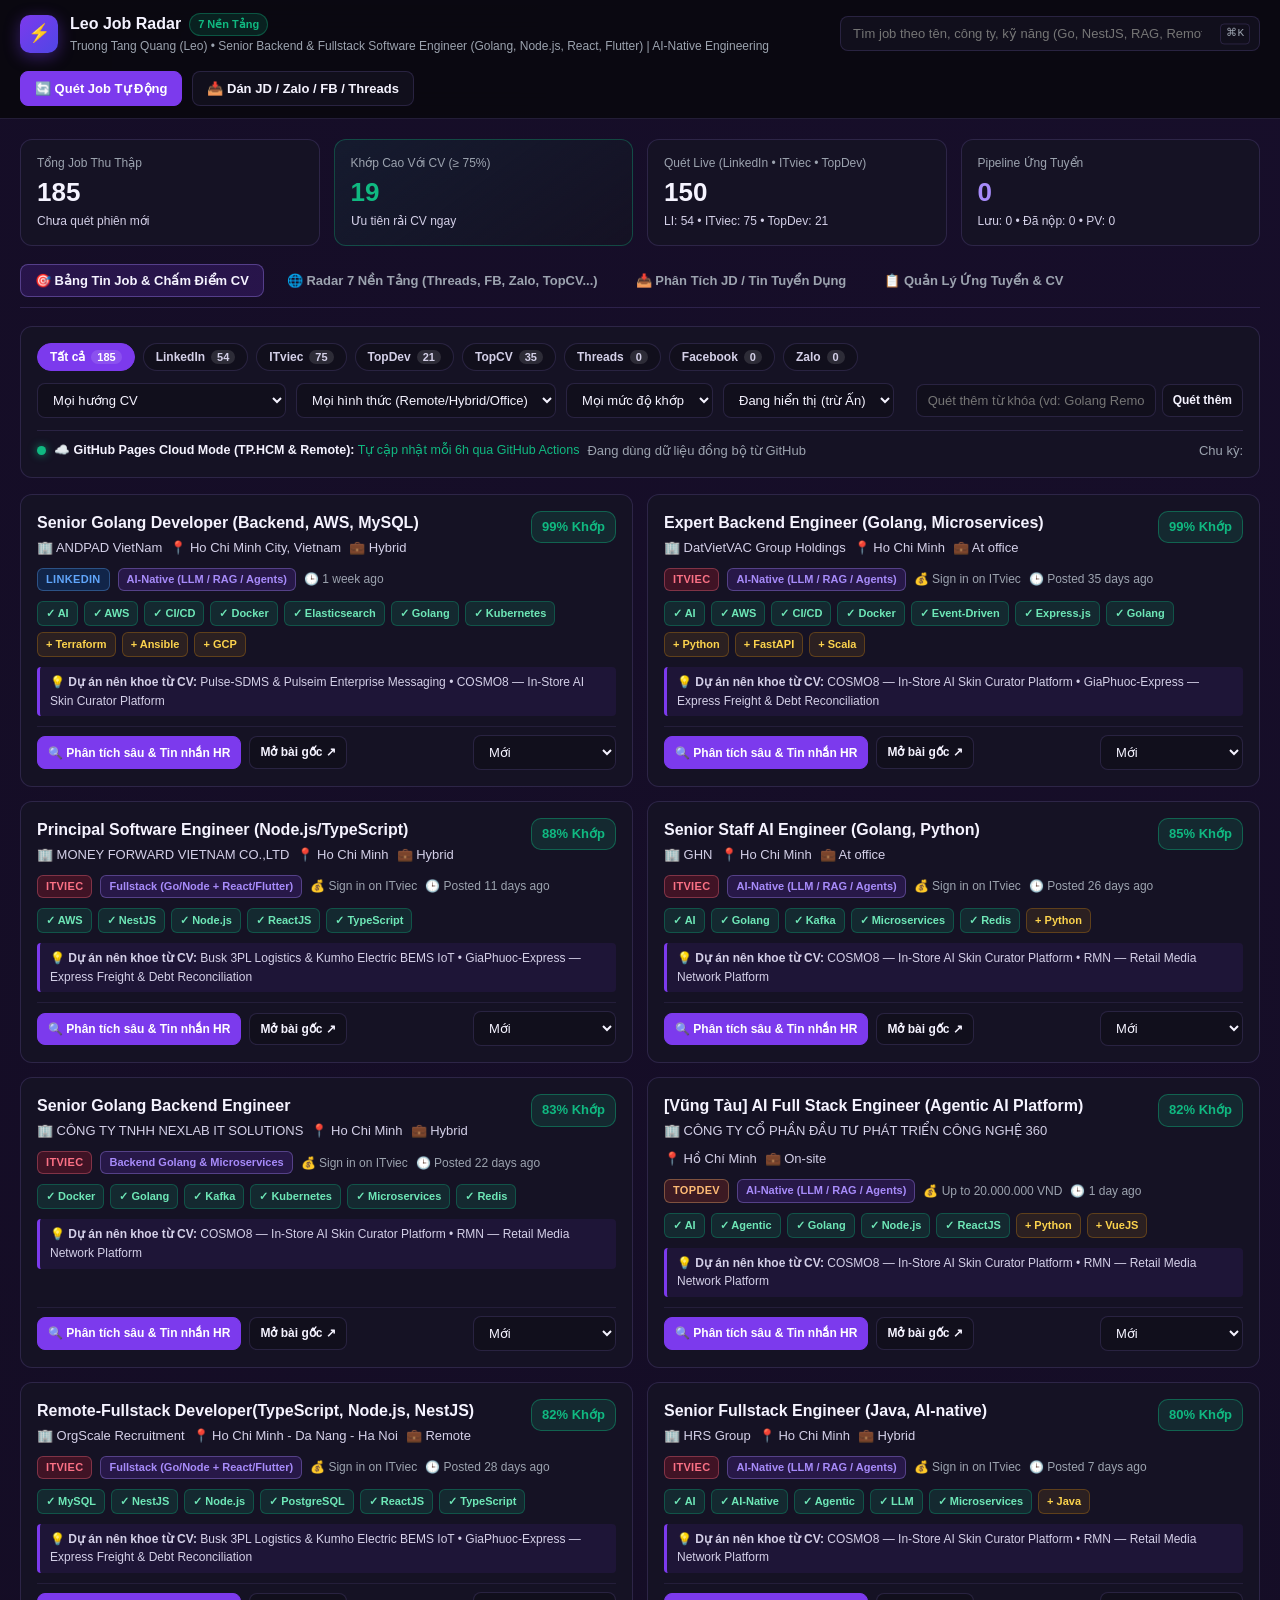
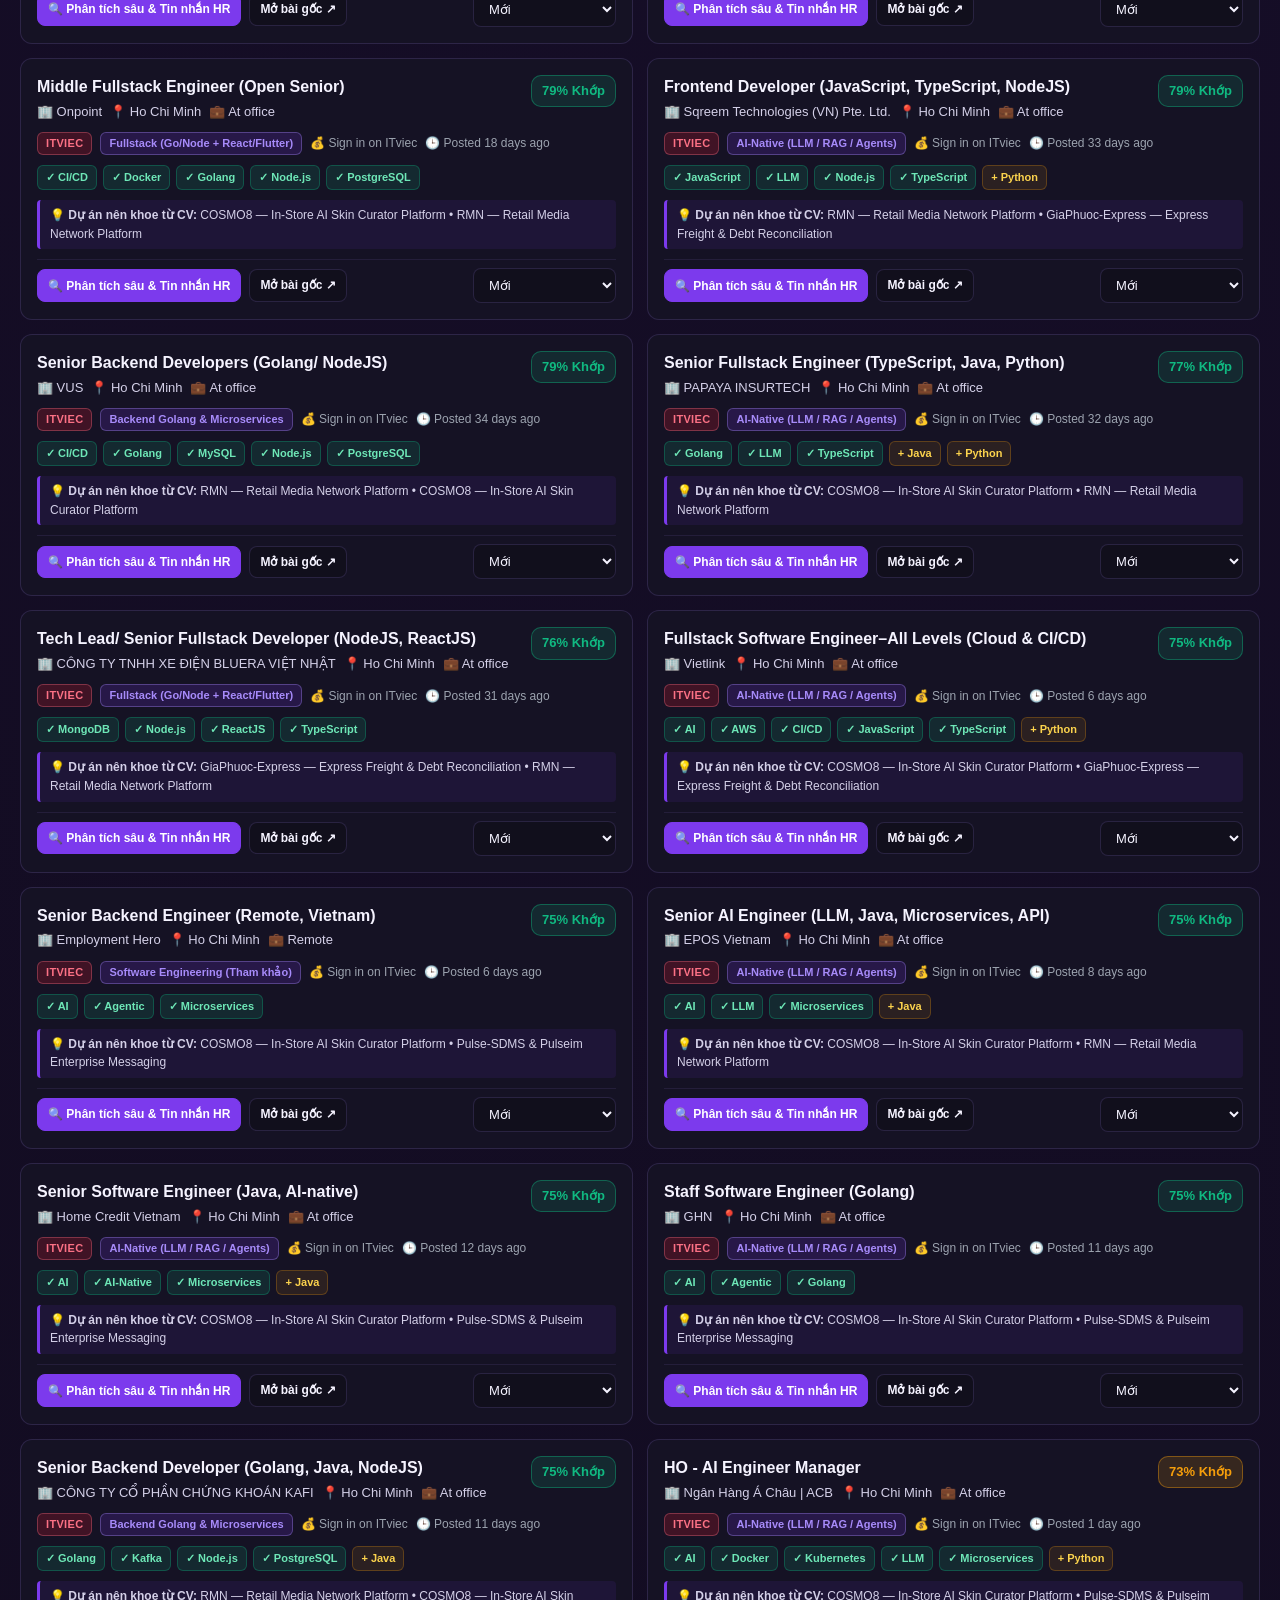
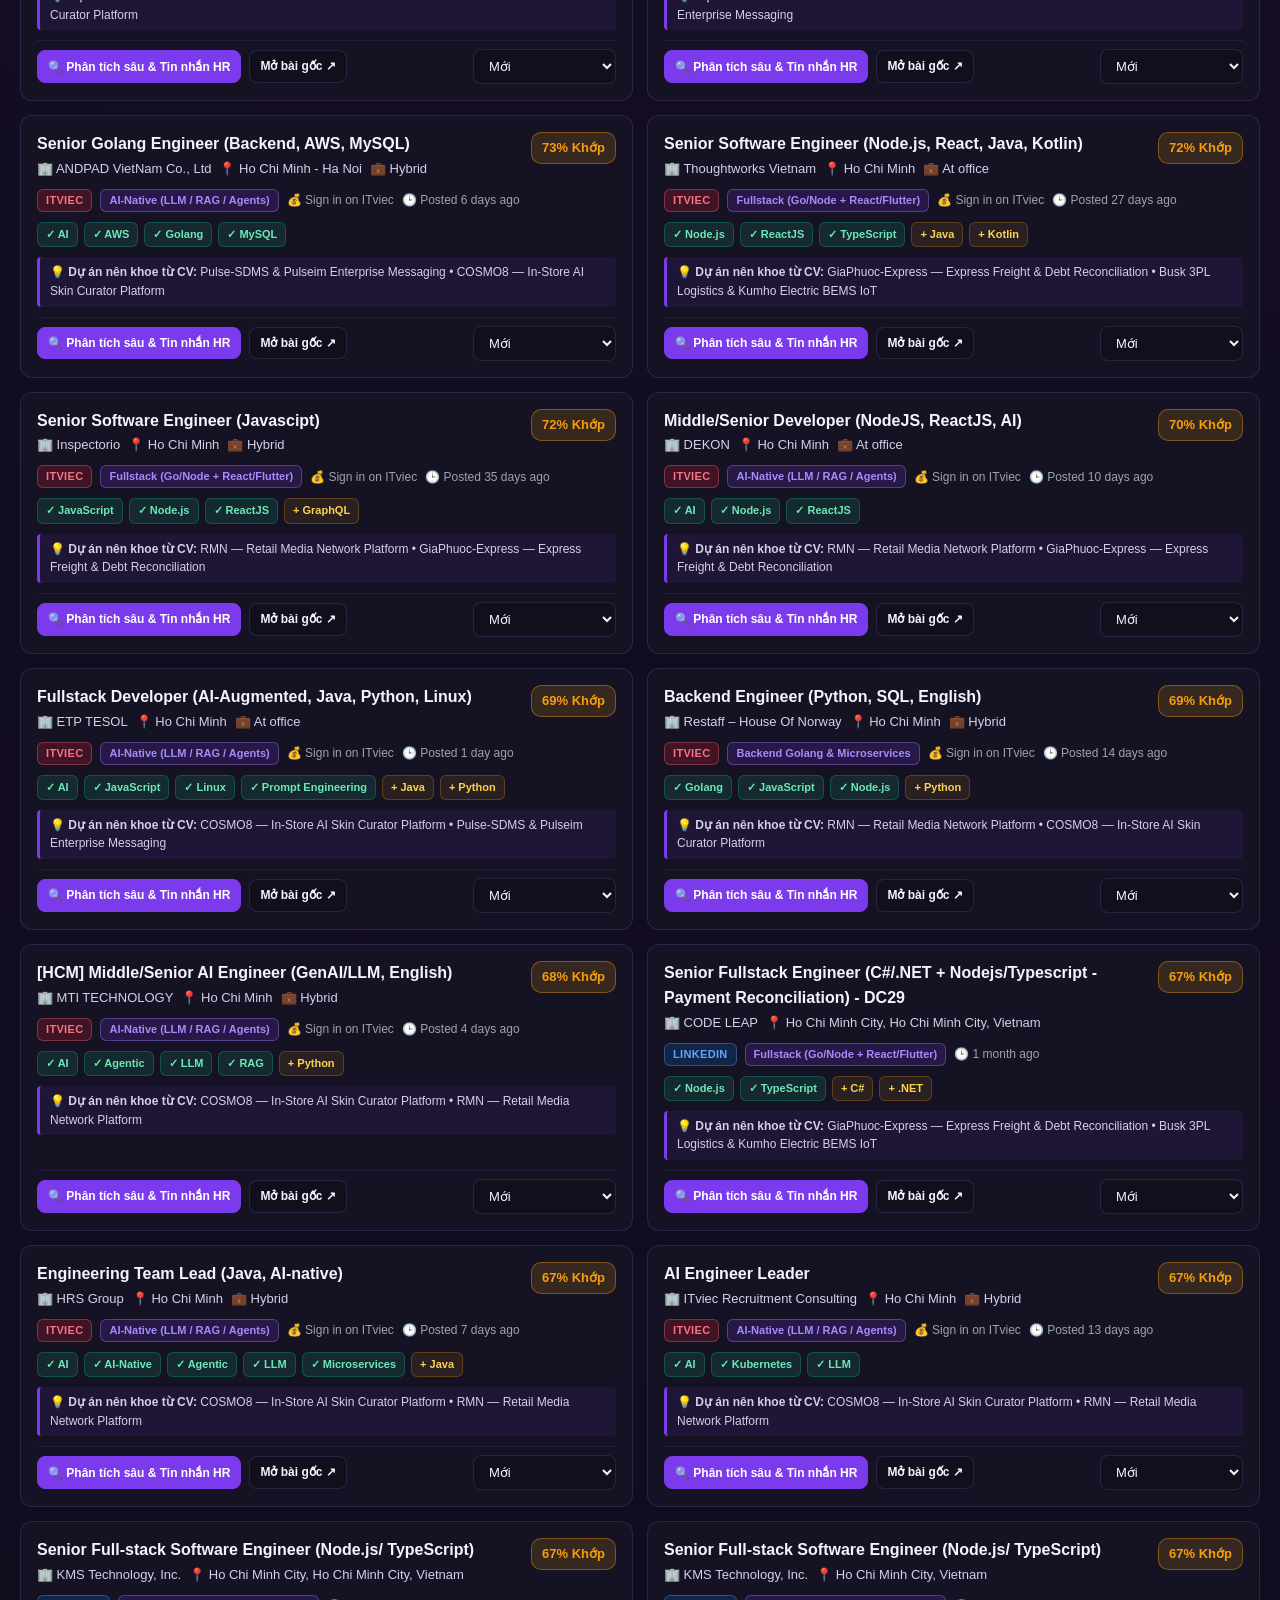
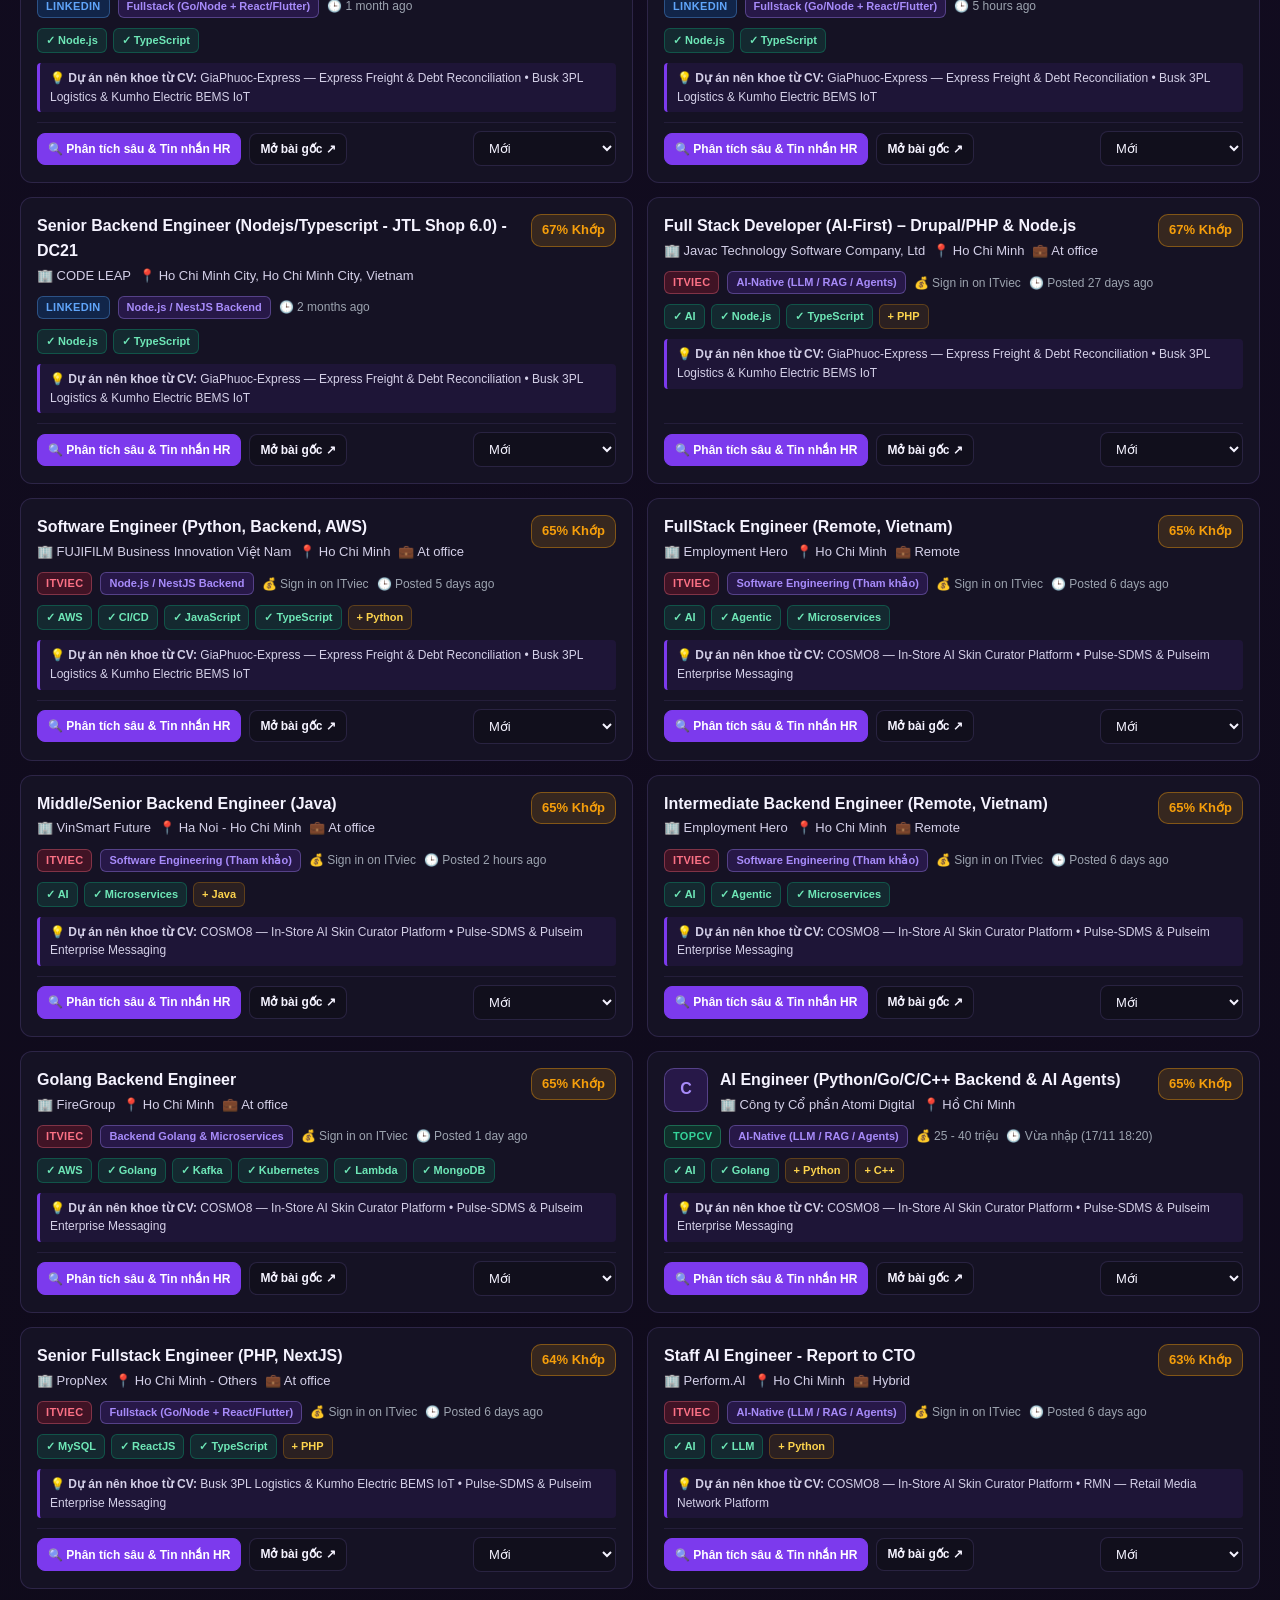
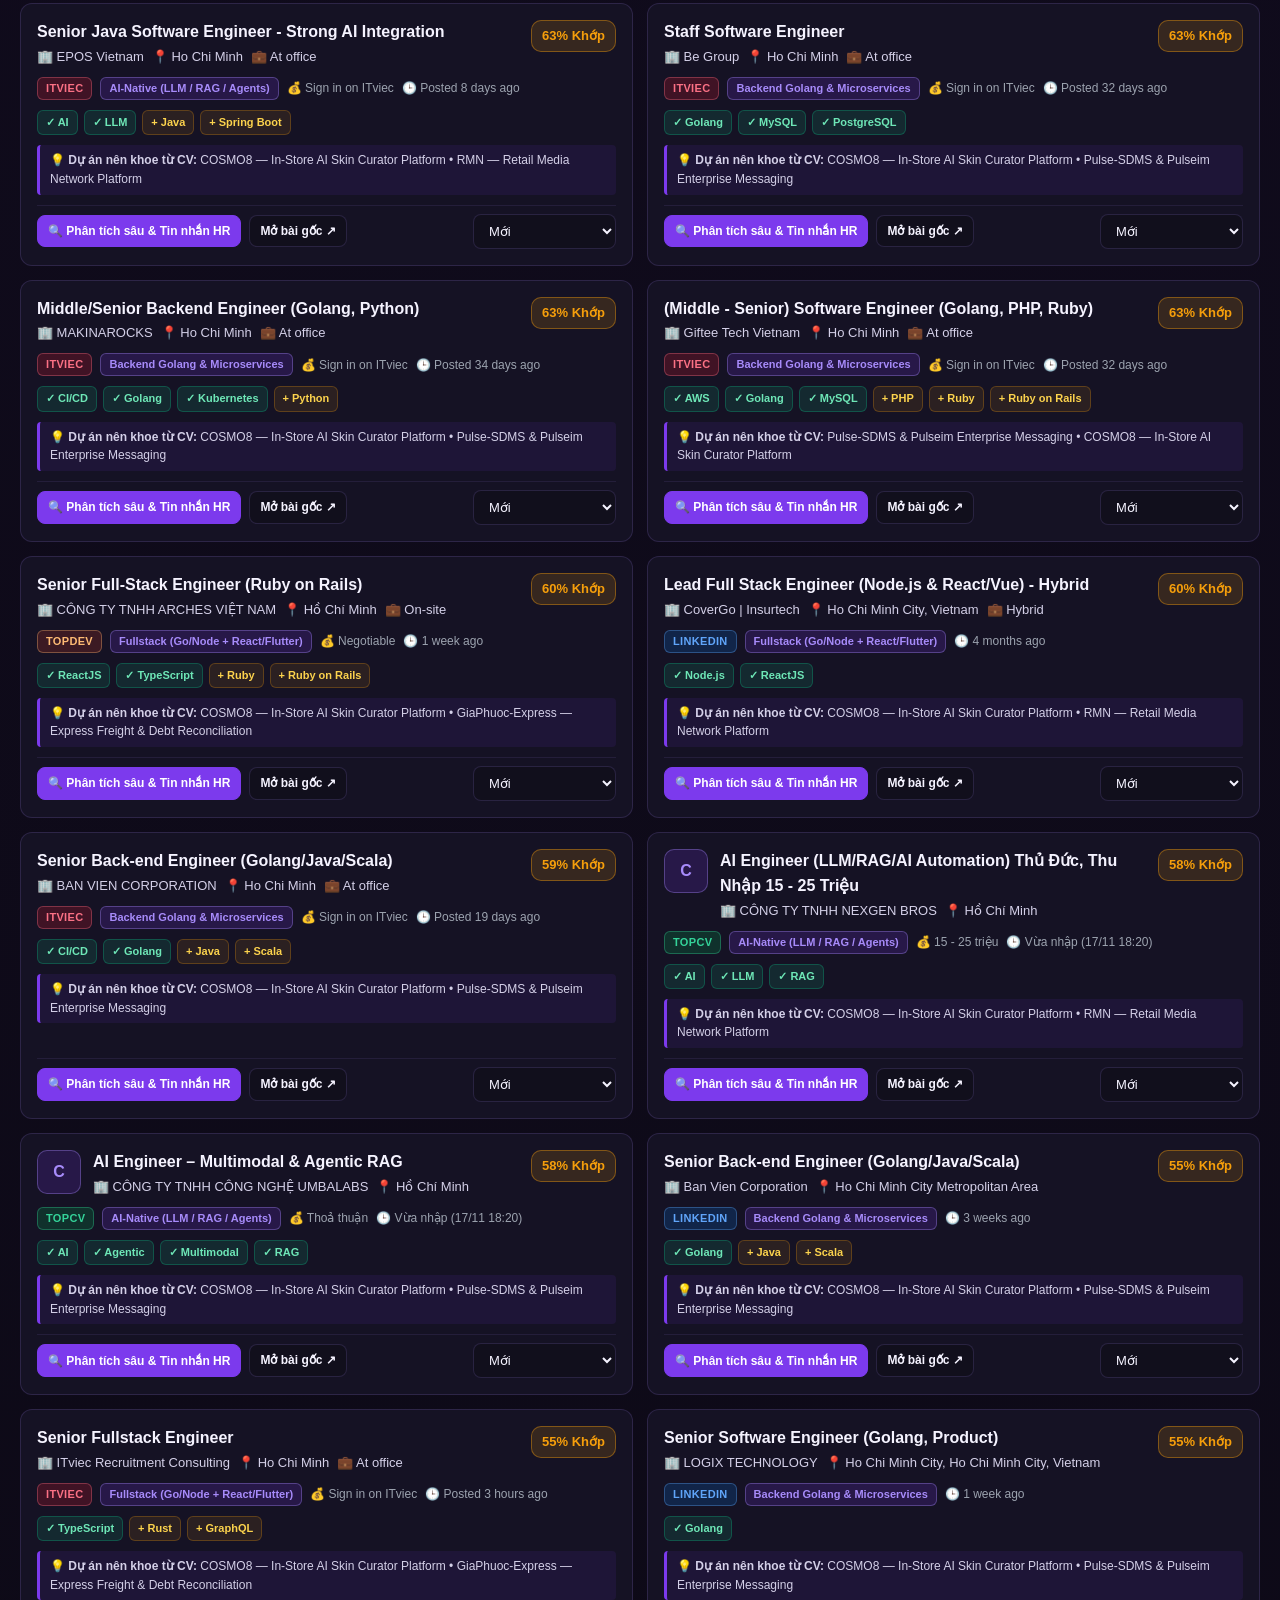
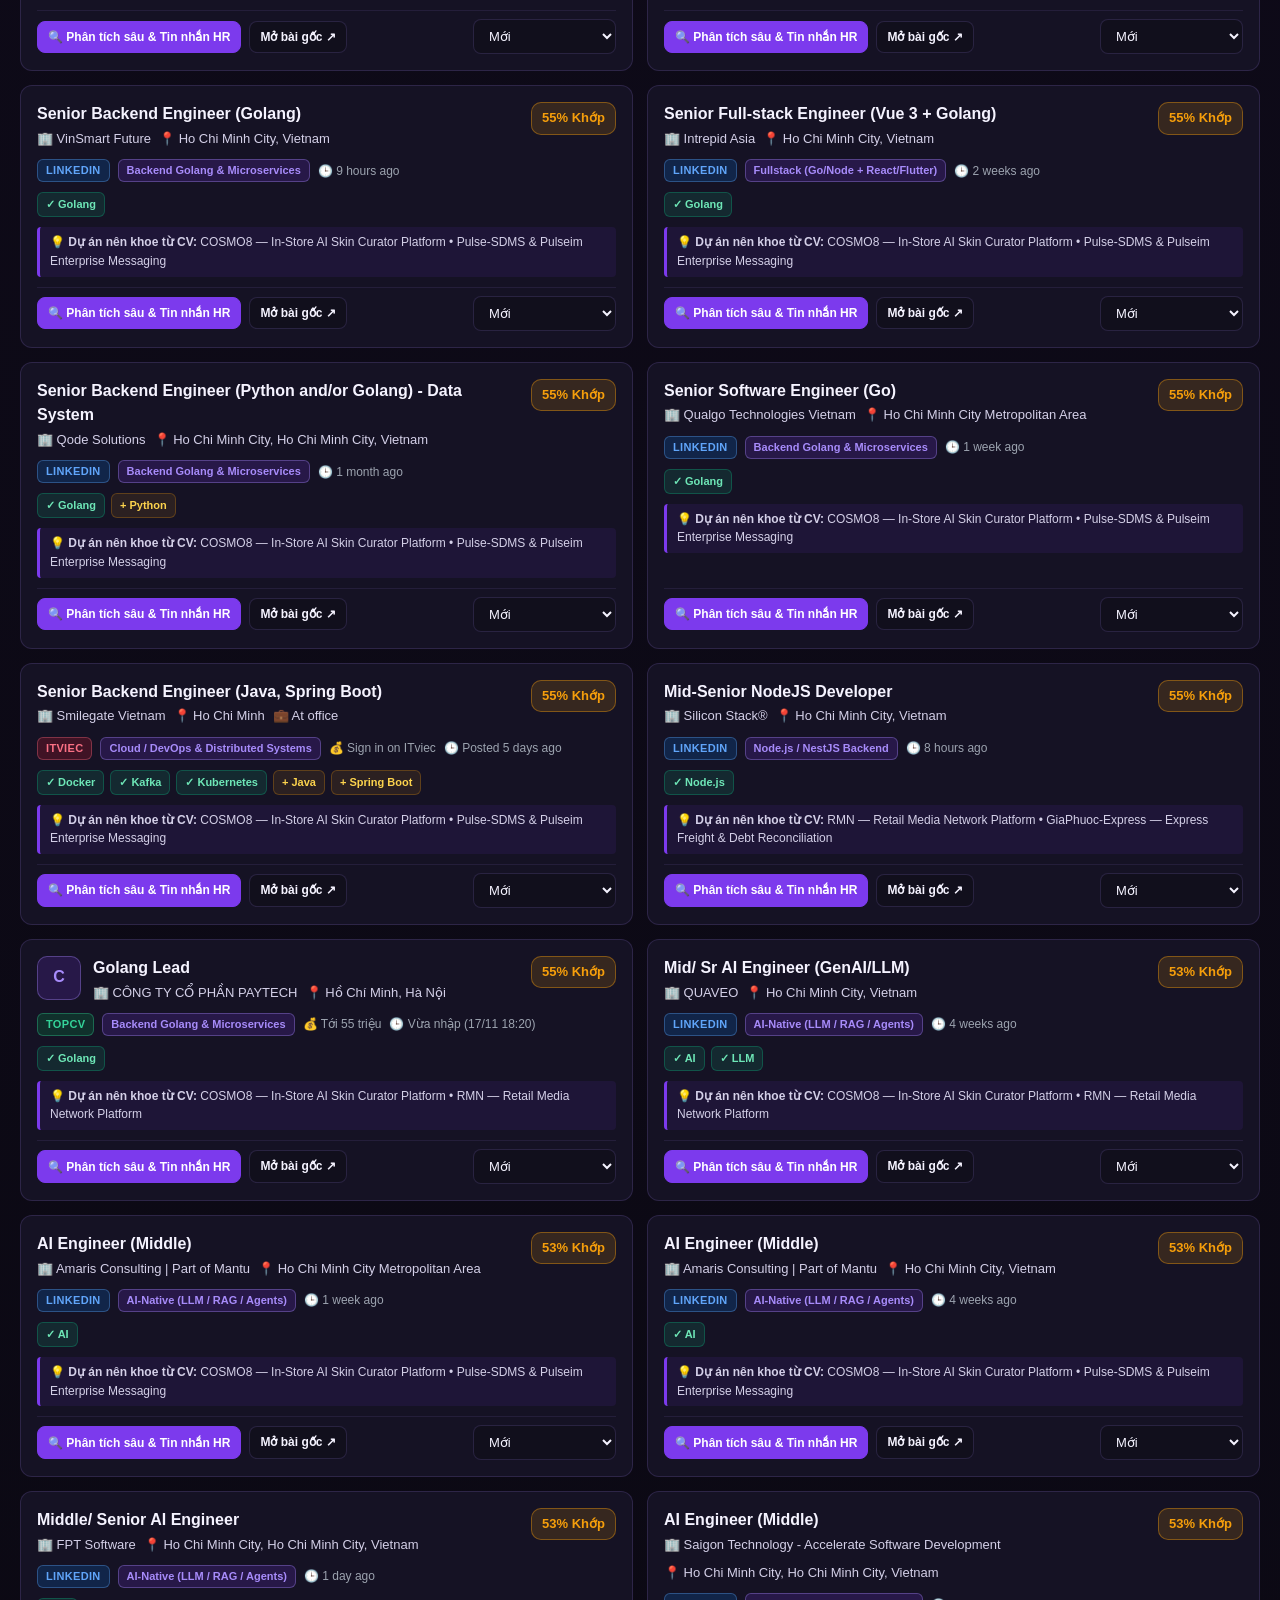
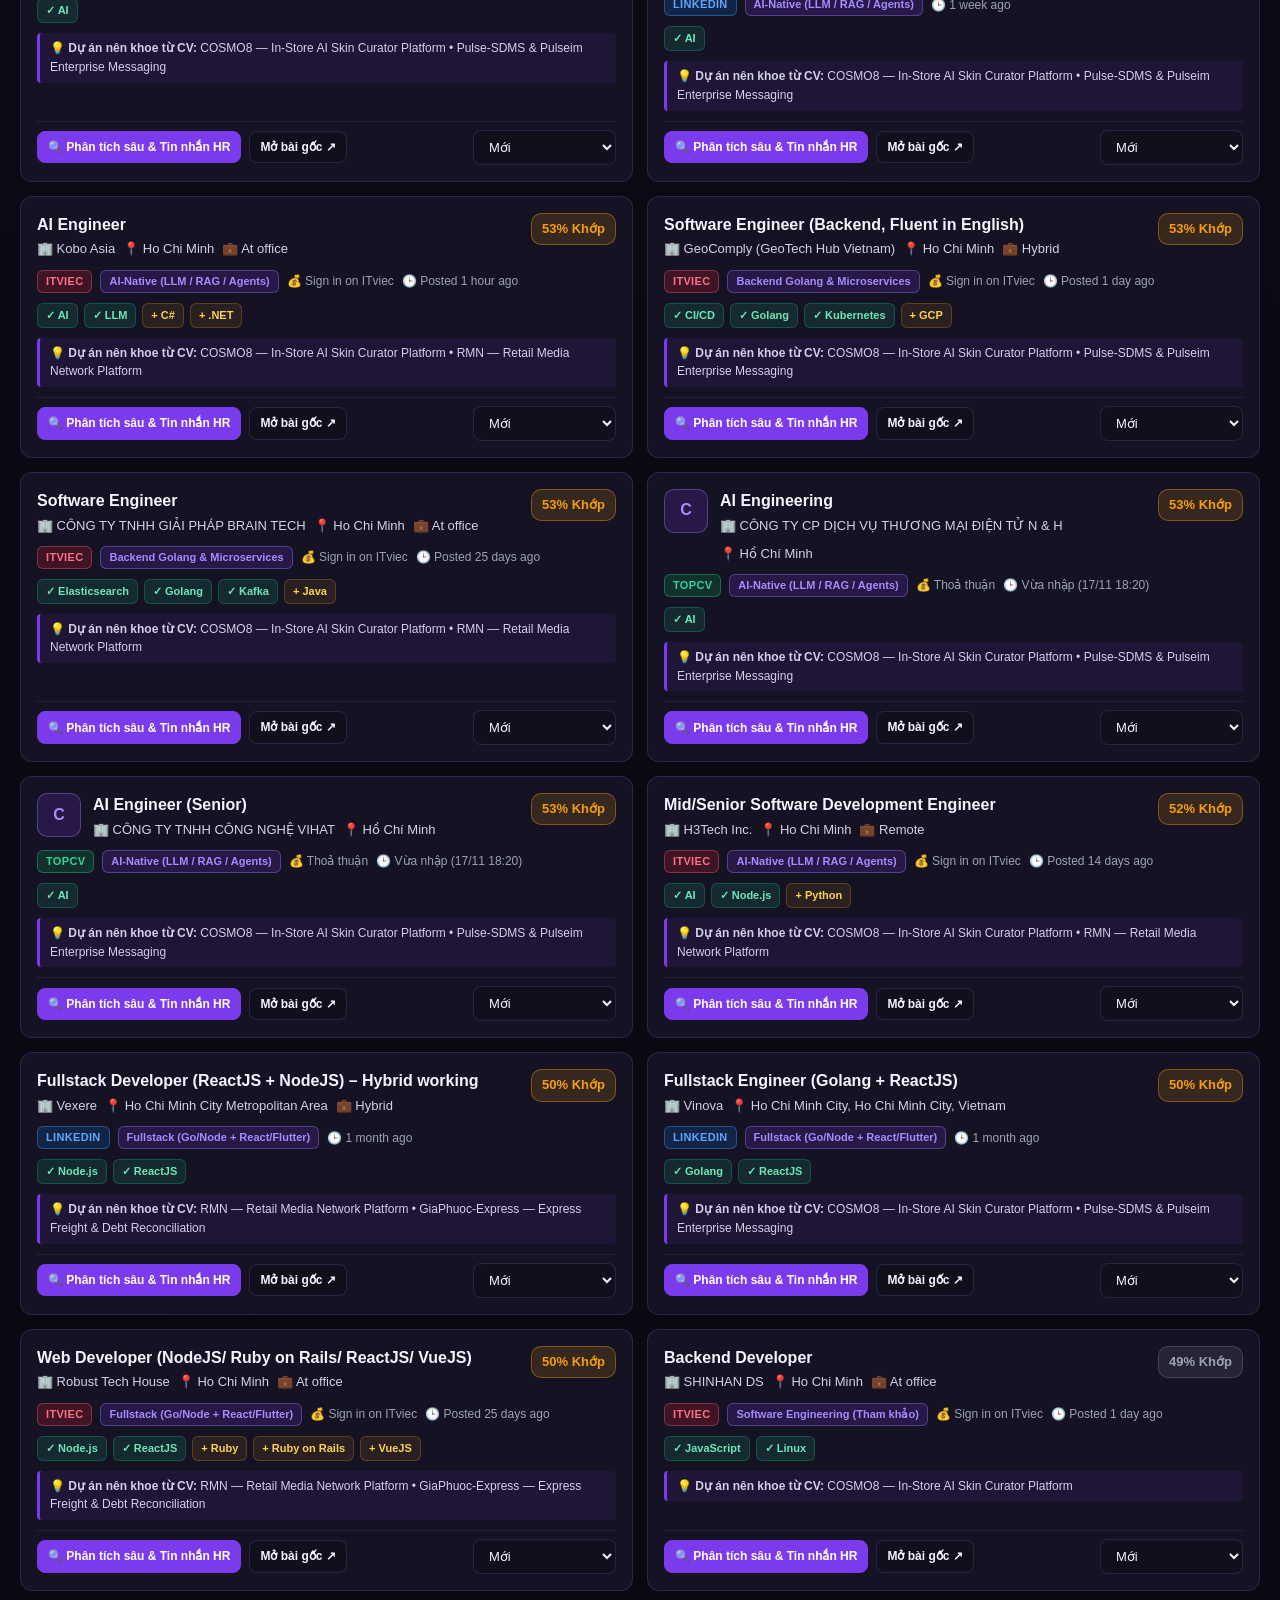
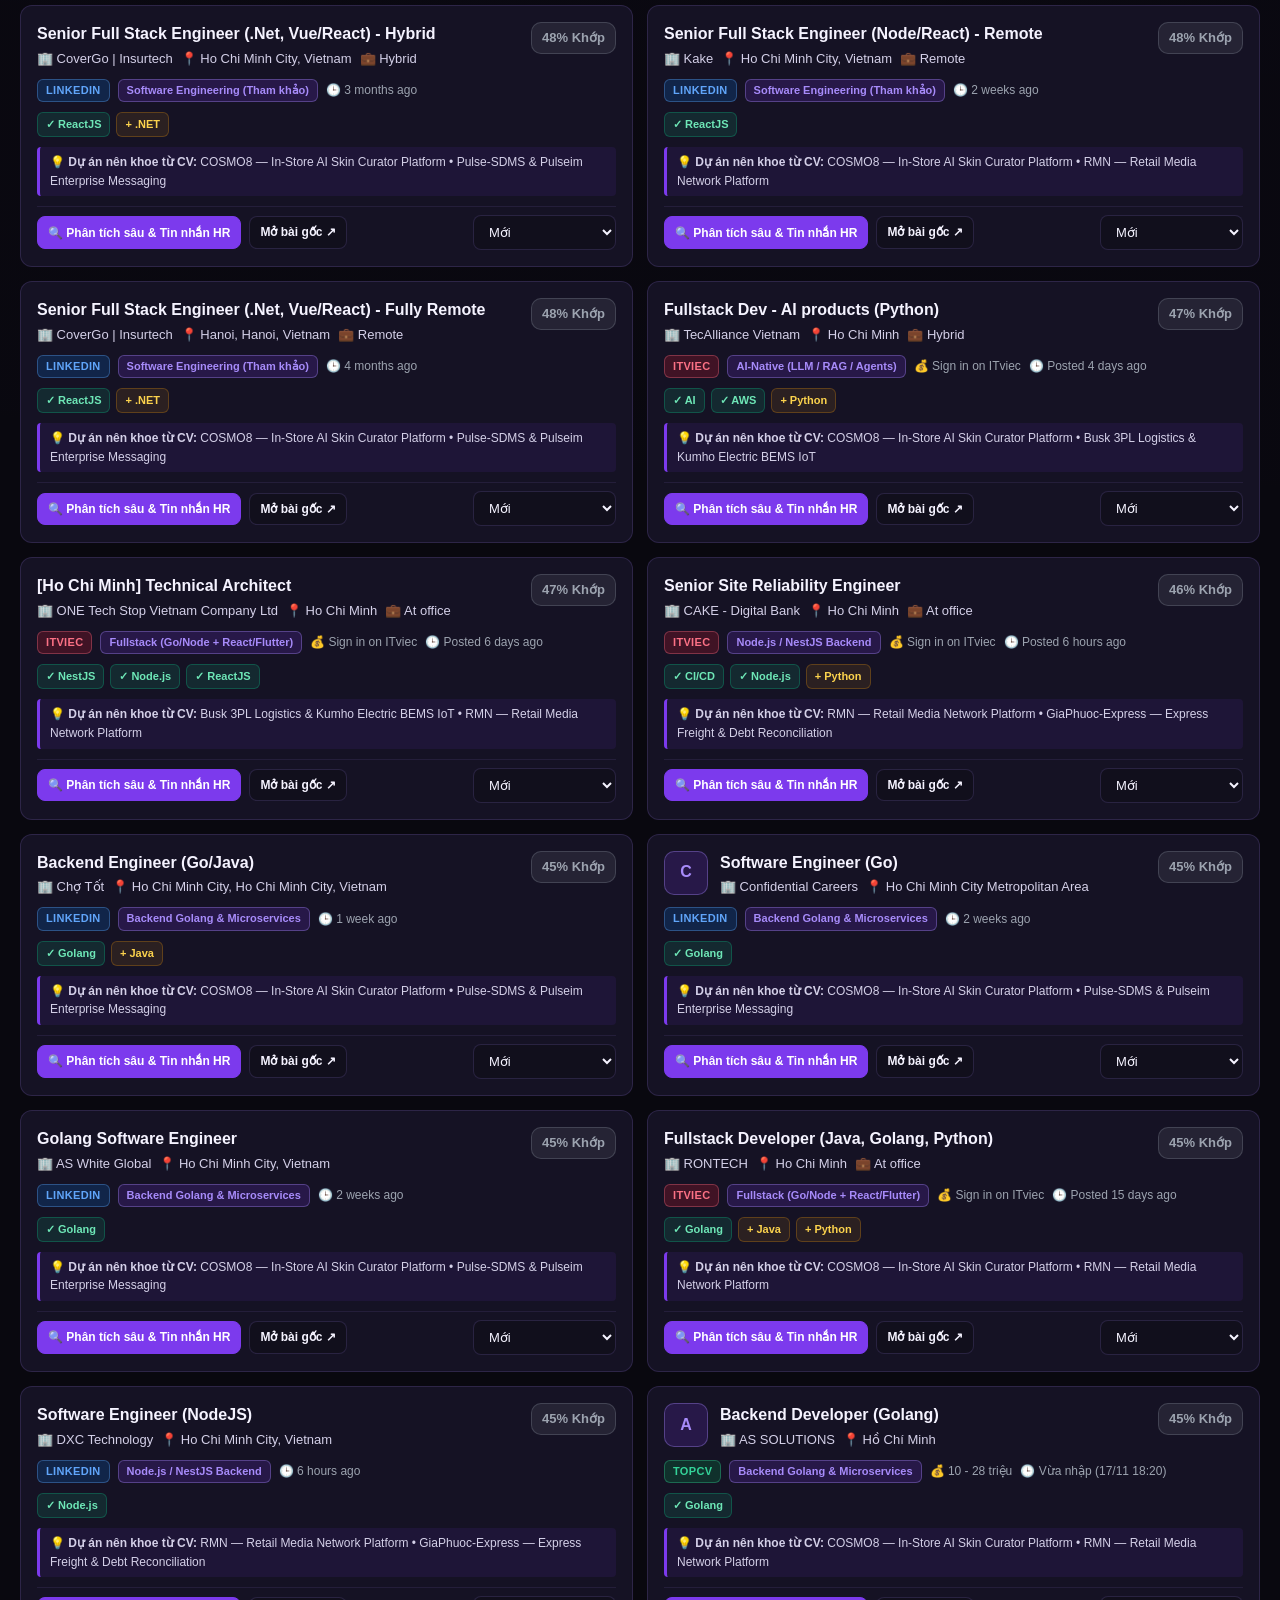
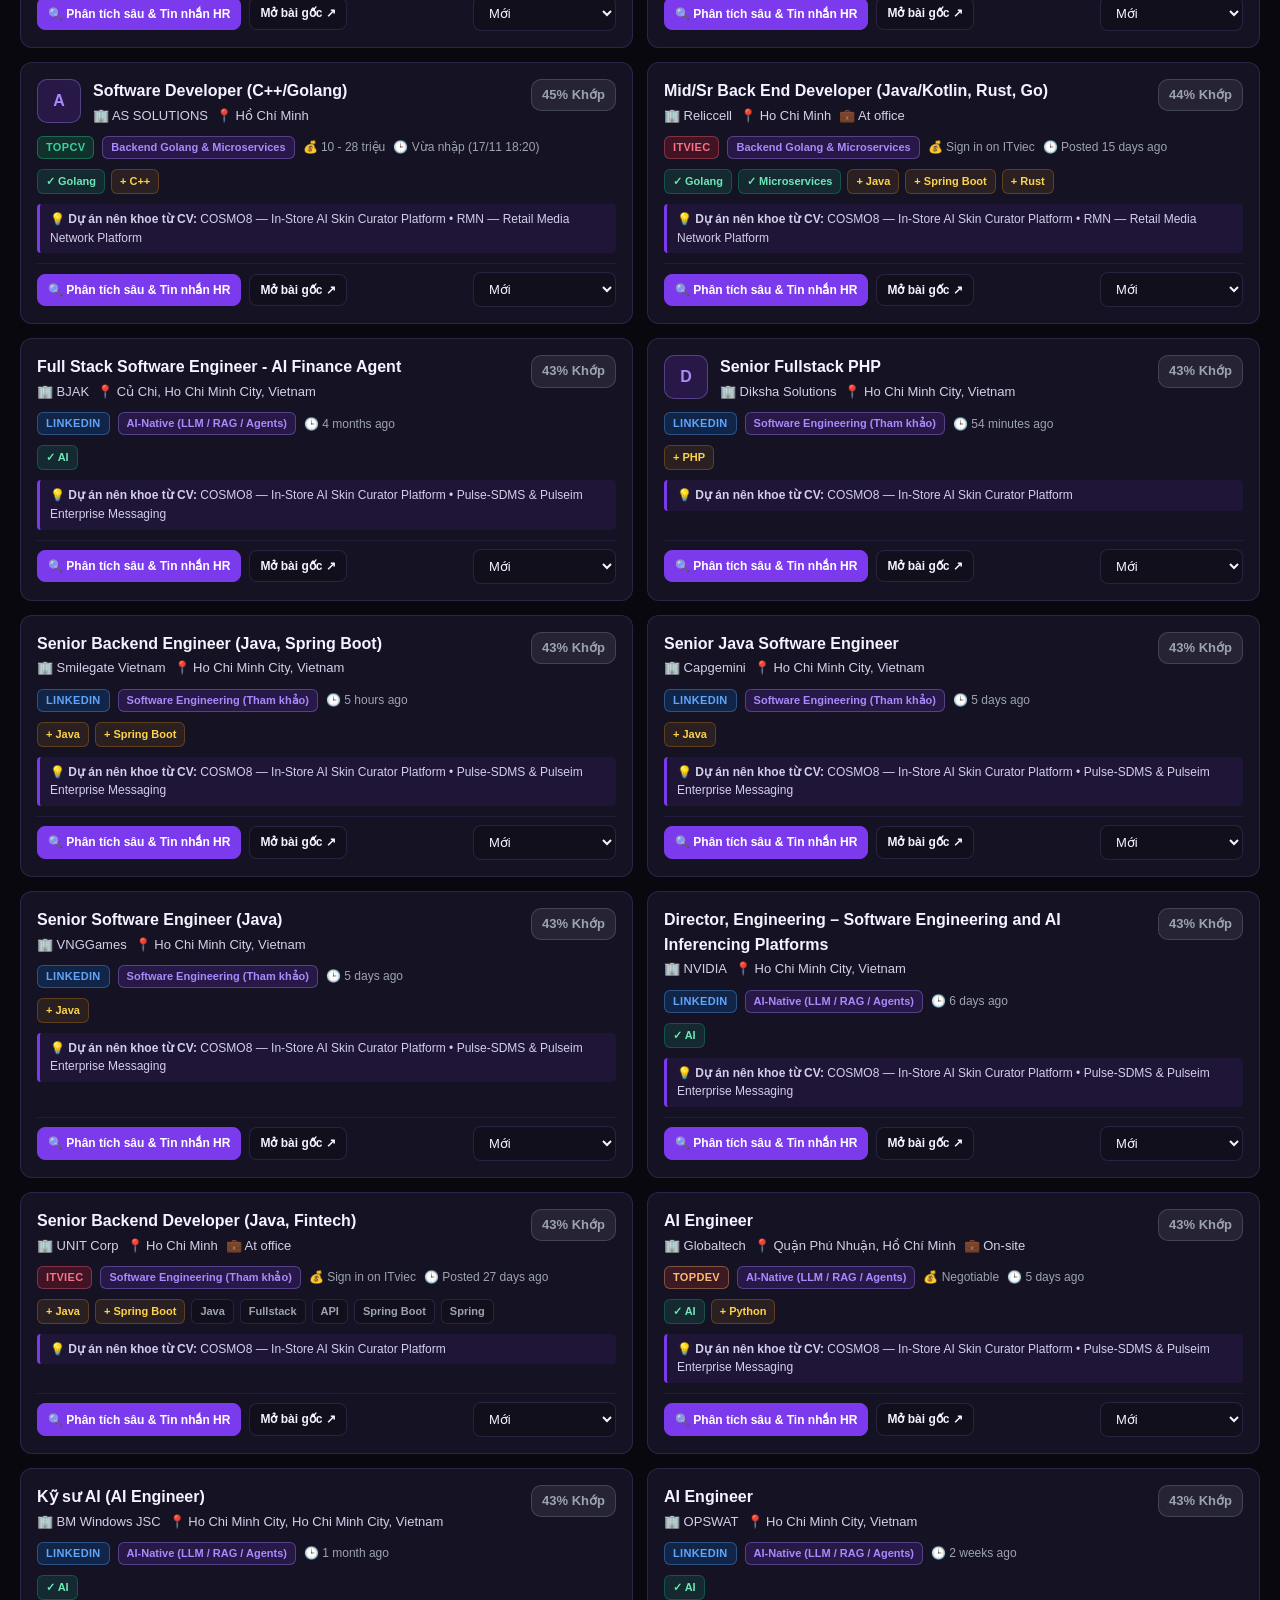
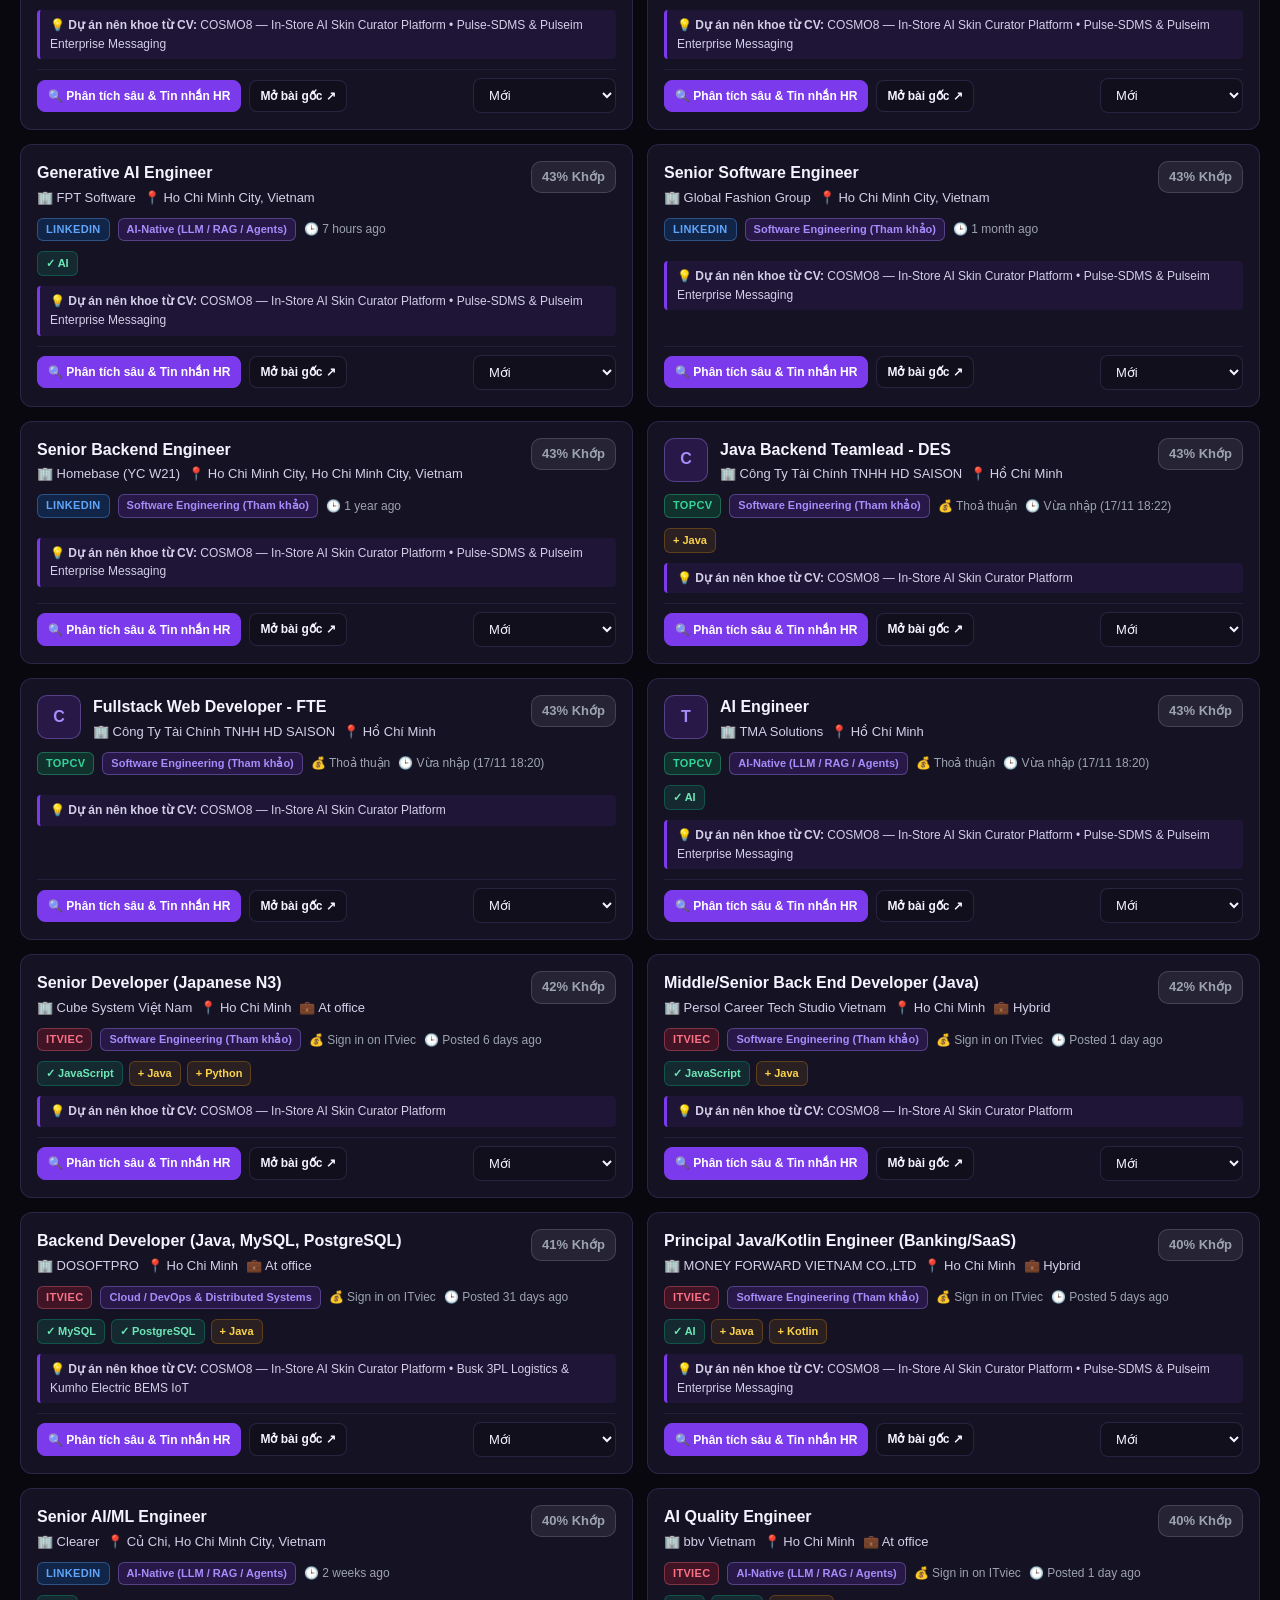
==== index.html @ 173617fd "feat: initial release of Leo Job Radar (7-platform IT job aggregator & CV matcher)" ====
<!DOCTYPE html>
<html lang="vi">
<head>
  <meta charset="UTF-8" />
  <meta name="viewport" content="width=device-width, initial-scale=1.0" />
  <title>Leo Job Radar — Săn Job IT & Chấm Điểm CV 7 Nền Tảng</title>
  <link rel="stylesheet" href="./styles.css" />
</head>
<body>
  <header class="navbar">
    <div class="container navbar-inner">
      <div class="brand">
        <div class="brand-logo" aria-hidden="true">⚡</div>
        <div>
          <div class="brand-title">Leo Job Radar <span class="badge-live">7 Nền Tảng</span></div>
          <div class="brand-sub" id="profileHeadline">Trương Tăng Quang (Leo) • Senior Backend &amp; Fullstack • AI-Native</div>
        </div>
      </div>

      <div class="header-search-wrap">
        <input
          type="search"
          id="globalSearch"
          class="search-input"
          placeholder="Tìm job theo tên, công ty, kỹ năng (Go, NestJS, RAG, Remote)..."
          aria-label="Tìm kiếm việc làm"
        />
        <kbd class="kbd-hint">⌘K</kbd>
      </div>

      <div class="header-actions">
        <button type="button" id="btnScanCV" class="btn btn-primary">
          <span id="scanSpinner" class="spinner hidden"></span>
          🔄 Quét Job Tự Động
        </button>
        <button type="button" id="btnQuickImport" class="btn btn-secondary">
          📥 Dán JD / Zalo / FB / Threads
        </button>
      </div>
    </div>
  </header>

  <main class="container main-wrap">
    <!-- KPI Overview -->
    <section class="kpi-grid" aria-label="Tổng quan việc làm">
      <div class="kpi-card">
        <div class="kpi-label">Tổng Job Thu Thập</div>
        <div class="kpi-val" id="kpiTotal">0</div>
        <div class="kpi-meta" id="kpiLastScan">Chưa quét phiên mới</div>
      </div>
      <div class="kpi-card kpi-highlight">
        <div class="kpi-label">Khớp Cao Với CV (≥ 75%)</div>
        <div class="kpi-val text-emerald" id="kpiHighMatch">0</div>
        <div class="kpi-meta">Ưu tiên rải CV ngay</div>
      </div>
      <div class="kpi-card">
        <div class="kpi-label">Quét Live (LinkedIn • ITviec • TopDev)</div>
        <div class="kpi-val" id="kpiAutoSources">0</div>
        <div class="kpi-meta" id="kpiAutoBreakdown">LI: 0 • ITviec: 0 • TopDev: 0</div>
      </div>
      <div class="kpi-card">
        <div class="kpi-label">Pipeline Ứng Tuyển</div>
        <div class="kpi-val text-violet" id="kpiPipeline">0</div>
        <div class="kpi-meta" id="kpiPipelineMeta">Lưu: 0 • Đã nộp: 0 • PV: 0</div>
      </div>
    </section>

    <!-- Main Navigation Tabs -->
    <nav class="tabs-bar" role="tablist" aria-label="Điều hướng chính">
      <button type="button" class="tab-btn active" data-tab="feed" role="tab" aria-selected="true">
        🎯 Bảng Tin Job &amp; Chấm Điểm CV
      </button>
      <button type="button" class="tab-btn" data-tab="radar" role="tab" aria-selected="false">
        🌐 Radar 7 Nền Tảng (Threads, FB, Zalo, TopCV...)
      </button>
      <button type="button" class="tab-btn" data-tab="importer" role="tab" aria-selected="false">
        📥 Phân Tích JD / Tin Tuyển Dụng
      </button>
      <button type="button" class="tab-btn" data-tab="pipeline" role="tab" aria-selected="false">
        📋 Quản Lý Ứng Tuyển &amp; CV
      </button>
    </nav>

    <!-- TAB 1: JOB FEED -->
    <section id="tab-feed" class="tab-panel active">
      <div class="toolbar-card">
        <div class="platform-pills" id="platformFilterPills">
          <button type="button" class="pill active" data-platform="all">Tất cả <span class="pill-count" id="cnt-all">0</span></button>
          <button type="button" class="pill" data-platform="linkedin">LinkedIn <span class="pill-count" id="cnt-linkedin">0</span></button>
          <button type="button" class="pill" data-platform="itviec">ITviec <span class="pill-count" id="cnt-itviec">0</span></button>
          <button type="button" class="pill" data-platform="topdev">TopDev <span class="pill-count" id="cnt-topdev">0</span></button>
          <button type="button" class="pill" data-platform="topcv">TopCV <span class="pill-count" id="cnt-topcv">0</span></button>
          <button type="button" class="pill" data-platform="threads">Threads <span class="pill-count" id="cnt-threads">0</span></button>
          <button type="button" class="pill" data-platform="facebook">Facebook <span class="pill-count" id="cnt-facebook">0</span></button>
          <button type="button" class="pill" data-platform="zalo">Zalo <span class="pill-count" id="cnt-zalo">0</span></button>
        </div>

        <div class="filters-row">
          <select id="filterTrack" class="select-ctrl" aria-label="Lọc theo hướng CV">
            <option value="all">Mọi hướng CV</option>
            <option value="golang">Backend Golang &amp; Microservices</option>
            <option value="node">Node.js / NestJS Backend</option>
            <option value="ai-native">AI-Native (LLM / RAG / Agents)</option>
            <option value="fullstack">Fullstack (Go/Node + React/Flutter)</option>
            <option value="cloud">Cloud / DevOps &amp; Distributed</option>
          </select>

          <select id="filterWorkMode" class="select-ctrl" aria-label="Lọc hình thức làm việc">
            <option value="all">Mọi hình thức (Remote/Hybrid/Office)</option>
            <option value="Remote">Remote</option>
            <option value="Hybrid">Hybrid</option>
            <option value="On-site">On-site</option>
          </select>

          <select id="filterMinScore" class="select-ctrl" aria-label="Điểm khớp tối thiểu">
            <option value="0">Mọi mức độ khớp</option>
            <option value="50">Khớp ≥ 50%</option>
            <option value="65">Khớp ≥ 65%</option>
            <option value="75">Khớp cao ≥ 75%</option>
          </select>

          <select id="filterStatus" class="select-ctrl" aria-label="Lọc trạng thái">
            <option value="">Đang hiển thị (trừ Ẩn)</option>
            <option value="new">Mới tìm thấy</option>
            <option value="saved">⭐ Đã lưu</option>
            <option value="applied">📨 Đã ứng tuyển</option>
            <option value="interviewing">🎤 Phỏng vấn</option>
            <option value="offer">🎉 Offer</option>
            <option value="all">Tất cả (gồm cả Ẩn)</option>
          </select>

          <div class="custom-scan-inline">
            <input type="text" id="customScanKeyword" class="input-sm" placeholder="Quét thêm từ khóa (vd: Golang Remote, LLM)" />
            <button type="button" id="btnCustomScan" class="btn btn-sm btn-secondary">Quét thêm</button>
          </div>
        </div>

        <div class="autoscan-bar">
          <div class="autoscan-left">
            <span id="autoScanDot" class="autoscan-dot on"></span>
            <span id="autoScanLabel"><strong>Quét liên tục 24/7 (TP.HCM &amp; Remote):</strong> ĐANG BẬT</span>
            <span class="muted" id="autoScanCountdown">Lần quét tiếp theo: --:--</span>
          </div>
          <div class="autoscan-controls">
            <label for="autoScanInterval" class="muted">Chu kỳ:</label>
            <select id="autoScanInterval" class="select-ctrl btn-sm">
              <option value="5">Mỗi 5 phút</option>
              <option value="10">Mỗi 10 phút</option>
              <option value="15" selected>Mỗi 15 phút</option>
              <option value="30">Mỗi 30 phút</option>
              <option value="60">Mỗi 60 phút</option>
            </select>
            <button type="button" id="btnAutoScanToggle" class="btn btn-sm btn-secondary">Tạm dừng quét ngầm</button>
          </div>
        </div>
      </div>

      <div id="scanBanner" class="scan-banner hidden"></div>
      <div id="jobsList" class="jobs-list"></div>
    </section>

    <!-- TAB 2: 7-PLATFORM RADAR MATRIX -->
    <section id="tab-radar" class="tab-panel">
      <div class="radar-controls card">
        <div class="radar-header-row">
          <div>
            <h2>🌐 Radar Săn Job Đa Nền Tảng Theo Thời Gian Thực</h2>
            <p class="muted">
              Kết hợp Deep-Link trực tiếp và Google X-Ray Search cho các nền tảng yêu cầu đăng nhập hoặc có Cloudflare (<strong>Threads, Facebook, Zalo, TopCV</strong>) cùng <strong>LinkedIn, ITviec, TopDev</strong>.
            </p>
          </div>
        </div>

        <div class="radar-presets" id="radarPresets">
          <button type="button" class="preset-chip active" data-kw="Golang">Golang</button>
          <button type="button" class="preset-chip" data-kw="NodeJS NestJS">NodeJS / NestJS</button>
          <button type="button" class="preset-chip" data-kw="AI Engineer LLM RAG">AI / LLM / RAG</button>
          <button type="button" class="preset-chip" data-kw="Senior Backend">Senior Backend</button>
          <button type="button" class="preset-chip" data-kw="Fullstack React">Fullstack React</button>
          <button type="button" class="preset-chip" data-kw="Flutter">Flutter</button>
        </div>

        <div class="radar-form-row">
          <input type="text" id="radarKeyword" class="input-ctrl" value="Golang" placeholder="Từ khóa kỹ năng hoặc vị trí..." />
          <input type="text" id="radarLocation" class="input-ctrl" value="Ho Chi Minh" placeholder="Khu vực (Ho Chi Minh, Remote...)" />
          <select id="radarDays" class="select-ctrl">
            <option value="1">24 giờ qua</option>
            <option value="7" selected>7 ngày qua</option>
            <option value="30">30 ngày qua</option>
          </select>
          <button type="button" id="btnRefreshRadar" class="btn btn-primary">Cập nhật Link Radar</button>
        </div>
      </div>

      <!-- TopCV Account Auto Sync Guide -->
      <div class="topcv-sync-card">
        <div class="topcv-sync-info">
          <h3>🟢 Lấy Data TopCV Liên Tục Qua Tài Khoản Đang Đăng Nhập</h3>
          <p class="muted" style="margin-top:4px;">
            Vì TopCV bật tường lửa Cloudflare (HTTP 403 với script ngoài trình duyệt), bạn dùng tài khoản TopCV đã đăng nhập trên Chrome theo 1 trong 2 cách sau (hệ thống tự lọc chỉ lấy <strong>TP.HCM &amp; Remote</strong>):
          </p>
          <ul class="sync-steps">
            <li><strong>Cách 1 — Chrome Extension (Tự động hoàn toàn 100%):</strong> Mở <code>chrome://extensions</code> → bật <em>Developer mode</em> → bấm <em>Load unpacked</em> → chọn thư mục <code class="code-pill">/Users/truongtangquang/Documents/CV/job-radar-leo/chrome-extension</code>. Sau đó mở trang TopCV đã đăng nhập và bật nút <strong>Auto-reload 10p</strong> ở góc dưới màn hình.</li>
            <li><strong>Cách 2 — Bookmarklet 1-Click (Không cần cài Extension):</strong> Kéo nút tím bên dưới lên thanh dấu trang; khi xem bất kỳ trang tìm kiếm TopCV nào, bấm 1 cái là toàn bộ job trên trang sẽ tự đổ về đây.</li>
          </ul>
        </div>
        <div class="topcv-sync-actions">
          <a href="https://www.topcv.vn/viec-lam-phu-hop" target="_blank" rel="noopener noreferrer" class="btn btn-primary btn-sm">
            Mở TopCV: Việc phù hợp với bạn ↗
          </a>
          <a href="https://www.topcv.vn/tim-viec-lam-golang-tai-ho-chi-minh-kl2" target="_blank" rel="noopener noreferrer" class="btn btn-secondary btn-sm">
            Mở TopCV: Golang TP.HCM ↗
          </a>
          <a href="https://www.topcv.vn/tim-viec-lam-backend-tai-ho-chi-minh-kl2" target="_blank" rel="noopener noreferrer" class="btn btn-secondary btn-sm">
            Mở TopCV: Backend TP.HCM ↗
          </a>
        </div>
      </div>

      <!-- Bookmarklet Box -->
      <div class="bookmarklet-card">
        <div>
          <h3>⚡ Bookmarklet 1-Click: Hút cả trang TopCV hoặc lưu bài Threads / Facebook / LinkedIn</h3>
          <p class="muted">
            Kéo nút tím bên phải thả lên thanh dấu trang (Bookmarks Bar) của Chrome/Safari. Khi đang ở trang danh sách TopCV sẽ tự quét hàng loạt nhiều job; khi đang ở Threads/Facebook/TopCV chi tiết sẽ phân tích bài đăng đó ngay!
          </p>
        </div>
        <div class="bookmarklet-actions">
          <a id="bookmarkletLink" href="#" class="btn btn-primary" title="Kéo thả lên thanh Bookmarks">
            ⚡ Gửi Job về Leo Radar
          </a>
          <button type="button" id="btnCopyBookmarklet" class="btn btn-sm btn-secondary">Copy mã JS</button>
        </div>
      </div>

      <div id="radarGrid" class="radar-grid"></div>
    </section>

    <!-- TAB 3: JD & SOCIAL POST IMPORTER / PARSER -->
    <section id="tab-importer" class="tab-panel">
      <div class="importer-layout">
        <div class="card">
          <div class="card-head-between">
            <h2>📥 Dán Tin Tuyển Dụng (Zalo / FB / Threads / TopCV)</h2>
            <button type="button" id="btnFillSamplePost" class="btn btn-sm btn-secondary">Dán tin mẫu Zalo</button>
          </div>
          <p class="muted mb-12">
            Copy toàn bộ tin nhắn trong nhóm Zalo, bài đăng trên Threads/Facebook hoặc mô tả JD trên TopCV rồi dán vào đây. Hệ thống sẽ tự bóc tách kỹ năng, mức lương, SĐT Zalo/Email HR, chấm điểm khớp CV và soạn sẵn tin nhắn ứng tuyển.
          </p>

          <form id="importForm" class="import-form">
            <div class="form-row-2">
              <div class="form-group">
                <label for="impPlatform">Nền tảng nguồn</label>
                <select id="impPlatform" class="select-ctrl">
                  <option value="auto">Tự nhận diện từ link / nội dung</option>
                  <option value="zalo">Zalo</option>
                  <option value="threads">Threads</option>
                  <option value="facebook">Facebook</option>
                  <option value="topcv">TopCV</option>
                  <option value="linkedin">LinkedIn</option>
                  <option value="itviec">ITviec</option>
                  <option value="topdev">TopDev</option>
                </select>
              </div>
              <div class="form-group">
                <label for="impUrl">Link bài đăng / JD (nếu có)</label>
                <input type="url" id="impUrl" class="input-ctrl" placeholder="https://www.topcv.vn/viec-lam/..." />
              </div>
            </div>

            <div class="form-row-2">
              <div class="form-group">
                <label for="impTitle">Tiêu đề vị trí (bỏ trống sẽ tự tách dòng đầu)</label>
                <input type="text" id="impTitle" class="input-ctrl" placeholder="Vd: Senior Golang / Node.js Engineer" />
              </div>
              <div class="form-group">
                <label for="impCompany">Công ty / Team tuyển dụng</label>
                <input type="text" id="impCompany" class="input-ctrl" placeholder="Vd: ABC Tech / HR Zalo" />
              </div>
            </div>

            <div class="form-group">
              <label for="impRawText">Nội dung bài đăng / Mô tả công việc (JD)</label>
              <textarea id="impRawText" rows="9" class="textarea-ctrl" placeholder="Dán toàn bộ nội dung tin tuyển dụng từ Zalo, Facebook, Threads hoặc TopCV tại đây..." required></textarea>
            </div>

            <div class="form-actions">
              <button type="submit" class="btn btn-primary">🎯 Phân Tích, Chấm Điểm &amp; Lưu Job</button>
              <button type="reset" class="btn btn-secondary">Xóa trắng</button>
            </div>
          </form>
        </div>

        <div class="card" id="importResultCard">
          <h2>📊 Kết Quả Phân Tích &amp; Tin Nhắn Ứng Tuyển</h2>
          <div id="importResultBody" class="empty-state">
            Dán một tin tuyển dụng ở khung bên trái và bấm <strong>Phân Tích</strong> để xem độ khớp với CV của Leo, kỹ năng khớp/thiếu và mẫu lời chào HR.
          </div>
        </div>
      </div>
    </section>

    <!-- TAB 4: PIPELINE & CV PROFILE -->
    <section id="tab-pipeline" class="tab-panel">
      <div class="kanban-board" id="kanbanBoard">
        <div class="kanban-col">
          <div class="kanban-col-head">⭐ Đã Lưu (<span id="kcnt-saved">0</span>)</div>
          <div class="kanban-cards" id="kcol-saved"></div>
        </div>
        <div class="kanban-col">
          <div class="kanban-col-head">📨 Đã Ứng Tuyển (<span id="kcnt-applied">0</span>)</div>
          <div class="kanban-cards" id="kcol-applied"></div>
        </div>
        <div class="kanban-col">
          <div class="kanban-col-head">🎤 Đang Phỏng Vấn (<span id="kcnt-interviewing">0</span>)</div>
          <div class="kanban-cards" id="kcol-interviewing"></div>
        </div>
        <div class="kanban-col">
          <div class="kanban-col-head">🎉 Offer (<span id="kcnt-offer">0</span>)</div>
          <div class="kanban-cards" id="kcol-offer"></div>
        </div>
      </div>

      <div class="card mt-20">
        <div class="card-head-between">
          <div>
            <h2>👤 Hồ Sơ CV Dùng Để Chấm Điểm (Trương Tăng Quang - Leo)</h2>
            <p class="muted">Các nhóm kỹ năng trích từ CV thật của bạn. Bạn có thể chỉnh sửa trực tiếp và lưu để chấm điểm lại toàn bộ Job.</p>
          </div>
          <button type="button" id="btnSaveProfile" class="btn btn-primary btn-sm">💾 Lưu Hồ Sơ &amp; Chấm Điểm Lại</button>
        </div>

        <div class="profile-grid mt-12">
          <div class="form-group">
            <label for="profTier1">Tier 1 — Core Backend (Golang, Node.js, NestJS, TS...)</label>
            <textarea id="profTier1" rows="3" class="textarea-ctrl"></textarea>
          </div>
          <div class="form-group">
            <label for="profTier2">Tier 2 — AI &amp; Agentic (LLM, RAG, MCP, GPT-4o, Gemini...)</label>
            <textarea id="profTier2" rows="3" class="textarea-ctrl"></textarea>
          </div>
          <div class="form-group">
            <label for="profTier3">Tier 3 — Data, Messaging &amp; Cloud/DevOps</label>
            <textarea id="profTier3" rows="3" class="textarea-ctrl"></textarea>
          </div>
          <div class="form-group">
            <label for="profTier4">Tier 4 — Frontend &amp; Testing (React, Flutter...)</label>
            <textarea id="profTier4" rows="3" class="textarea-ctrl"></textarea>
          </div>
        </div>
      </div>
    </section>
  </main>

  <!-- JOB DETAIL & HR PITCH MODAL -->
  <div id="jobModal" class="modal hidden" role="dialog" aria-modal="true" aria-labelledby="modalTitle">
    <div class="modal-backdrop" id="modalBackdrop"></div>
    <div class="modal-content">
      <div class="modal-header">
        <div>
          <div class="modal-badges" id="modalBadges"></div>
          <h2 id="modalTitle">Chi tiết Job</h2>
          <div class="muted" id="modalSub"></div>
        </div>
        <button type="button" id="modalClose" class="btn btn-sm btn-secondary" aria-label="Đóng">✕</button>
      </div>

      <div class="modal-body" id="modalBody"></div>
    </div>
  </div>

  <div id="toast" class="toast hidden"></div>

  <script src="./app.js"></script>
</body>
</html>
---- styles.css ----
:root {
  --bg: #09080f;
  --bg-elevated: #110f1c;
  --bg-card: #151224;
  --bg-card-hover: #1b172f;
  --border: rgba(167, 139, 250, 0.16);
  --border-strong: rgba(167, 139, 250, 0.36);
  --text: #f5f3ff;
  --text-secondary: #d4d0e8;
  --text-muted: #9ca3af;
  --primary: #7c3aed;
  --primary-hover: #6d28d9;
  --primary-soft: rgba(124, 58, 237, 0.18);
  --violet: #a78bfa;
  --emerald: #10b981;
  --emerald-soft: rgba(16, 185, 129, 0.14);
  --amber: #f59e0b;
  --amber-soft: rgba(245, 158, 11, 0.15);
  --rose: #f43f5e;
  --sky: #38bdf8;
  --radius: 12px;
  --radius-sm: 8px;
  --shadow: 0 12px 32px rgba(5, 4, 10, 0.55);
  --max-w: 1280px;
}

* {
  box-sizing: border-box;
  margin: 0;
  padding: 0;
}

body {
  font-family: -apple-system, BlinkMacSystemFont, "Inter", "Segoe UI", Roboto, Helvetica, Arial, sans-serif;
  background: radial-gradient(circle at top right, rgba(124, 58, 237, 0.12), transparent 45%), var(--bg);
  color: var(--text);
  line-height: 1.55;
  min-height: 100vh;
}

a {
  color: inherit;
  text-decoration: none;
}

.container {
  max-width: var(--max-w);
  margin: 0 auto;
  padding: 0 20px;
}

.hidden {
  display: none !important;
}

.muted {
  color: var(--text-muted);
  font-size: 13px;
}

.text-emerald {
  color: var(--emerald);
}

.text-violet {
  color: var(--violet);
}

.mb-12 { margin-bottom: 12px; }
.mt-12 { margin-top: 12px; }
.mt-20 { margin-top: 20px; }

/* Header */
.navbar {
  position: sticky;
  top: 0;
  z-index: 40;
  background: rgba(9, 8, 15, 0.9);
  backdrop-filter: blur(14px);
  border-bottom: 1px solid var(--border);
}

.navbar-inner {
  display: flex;
  align-items: center;
  justify-content: space-between;
  gap: 16px;
  padding-top: 12px;
  padding-bottom: 12px;
  flex-wrap: wrap;
}

.brand {
  display: flex;
  align-items: center;
  gap: 12px;
}

.brand-logo {
  width: 38px;
  height: 38px;
  border-radius: 10px;
  background: linear-gradient(135deg, var(--primary), #4f46e5);
  display: grid;
  place-items: center;
  font-size: 18px;
  box-shadow: 0 4px 16px rgba(124, 58, 237, 0.4);
}

.brand-title {
  font-weight: 700;
  font-size: 16px;
  display: flex;
  align-items: center;
  gap: 8px;
}

.badge-live {
  font-size: 11px;
  font-weight: 600;
  padding: 2px 8px;
  border-radius: 999px;
  background: var(--emerald-soft);
  color: var(--emerald);
  border: 1px solid rgba(16, 185, 129, 0.35);
}

.brand-sub {
  font-size: 12px;
  color: var(--text-muted);
}

.header-search-wrap {
  position: relative;
  flex: 1;
  min-width: 240px;
  max-width: 420px;
}

.search-input {
  width: 100%;
  background: var(--bg-elevated);
  border: 1px solid var(--border);
  border-radius: var(--radius-sm);
  color: var(--text);
  padding: 9px 44px 9px 12px;
  font-size: 13px;
  outline: none;
  transition: border-color 0.2s;
}

.search-input:focus {
  border-color: var(--violet);
}

.kbd-hint {
  position: absolute;
  right: 10px;
  top: 50%;
  transform: translateY(-50%);
  font-size: 11px;
  color: var(--text-muted);
  border: 1px solid var(--border);
  border-radius: 4px;
  padding: 1px 5px;
  pointer-events: none;
}

.header-actions {
  display: flex;
  align-items: center;
  gap: 10px;
}

/* Buttons & Inputs */
.btn {
  display: inline-flex;
  align-items: center;
  justify-content: center;
  gap: 6px;
  padding: 9px 14px;
  border-radius: var(--radius-sm);
  font-size: 13px;
  font-weight: 600;
  border: 1px solid var(--border);
  cursor: pointer;
  background: var(--bg-card);
  color: var(--text);
  transition: all 0.18s ease;
}

.btn:hover {
  background: var(--bg-card-hover);
  border-color: var(--border-strong);
}

.btn-primary {
  background: var(--primary);
  border-color: var(--primary);
  color: #fff;
}

.btn-primary:hover {
  background: var(--primary-hover);
  border-color: var(--primary-hover);
}

.btn-secondary {
  background: var(--bg-elevated);
}

.btn-sm {
  padding: 6px 10px;
  font-size: 12px;
}

.input-ctrl,
.select-ctrl,
.textarea-ctrl,
.input-sm {
  background: var(--bg-elevated);
  border: 1px solid var(--border);
  border-radius: var(--radius-sm);
  color: var(--text);
  font-size: 13px;
  padding: 8px 11px;
  outline: none;
  font-family: inherit;
}

.input-ctrl:focus,
.select-ctrl:focus,
.textarea-ctrl:focus,
.input-sm:focus {
  border-color: var(--violet);
}

.textarea-ctrl {
  width: 100%;
  resize: vertical;
}

/* Main & KPI */
.main-wrap {
  padding-top: 20px;
  padding-bottom: 48px;
}

.kpi-grid {
  display: grid;
  grid-template-columns: repeat(4, minmax(0, 1fr));
  gap: 14px;
  margin-bottom: 18px;
}

.kpi-card {
  background: var(--bg-card);
  border: 1px solid var(--border);
  border-radius: var(--radius);
  padding: 14px 16px;
}

.kpi-highlight {
  border-color: rgba(16, 185, 129, 0.32);
  background: linear-gradient(145deg, rgba(16, 185, 129, 0.08), var(--bg-card));
}

.kpi-label {
  font-size: 12px;
  color: var(--text-muted);
  margin-bottom: 4px;
}

.kpi-val {
  font-size: 26px;
  font-weight: 800;
  line-height: 1.2;
}

.kpi-meta {
  font-size: 12px;
  color: var(--text-secondary);
  margin-top: 4px;
}

/* Tabs */
.tabs-bar {
  display: flex;
  gap: 8px;
  border-bottom: 1px solid var(--border);
  margin-bottom: 18px;
  overflow-x: auto;
  padding-bottom: 10px;
}

.tab-btn {
  background: transparent;
  border: 1px solid transparent;
  color: var(--text-muted);
  padding: 8px 14px;
  border-radius: var(--radius-sm);
  font-size: 13px;
  font-weight: 600;
  cursor: pointer;
  white-space: nowrap;
  transition: all 0.15s;
}

.tab-btn:hover {
  color: var(--text);
  background: var(--bg-card);
}

.tab-btn.active {
  background: var(--primary-soft);
  color: var(--text);
  border-color: var(--border-strong);
}

.tab-panel {
  display: none;
}

.tab-panel.active {
  display: block;
}

/* Toolbar & Filters */
.toolbar-card,
.card {
  background: var(--bg-card);
  border: 1px solid var(--border);
  border-radius: var(--radius);
  padding: 16px;
  margin-bottom: 16px;
}

.platform-pills {
  display: flex;
  flex-wrap: wrap;
  gap: 8px;
  margin-bottom: 12px;
}

.pill {
  background: var(--bg-elevated);
  border: 1px solid var(--border);
  color: var(--text-secondary);
  padding: 6px 12px;
  border-radius: 999px;
  font-size: 12px;
  font-weight: 600;
  cursor: pointer;
  display: inline-flex;
  align-items: center;
  gap: 6px;
  transition: all 0.15s;
}

.pill:hover {
  border-color: var(--border-strong);
}

.pill.active {
  background: var(--primary);
  border-color: var(--primary);
  color: #fff;
}

.pill-count {
  background: rgba(255, 255, 255, 0.12);
  padding: 1px 6px;
  border-radius: 999px;
  font-size: 11px;
}

.filters-row {
  display: flex;
  flex-wrap: wrap;
  gap: 10px;
  align-items: center;
}

.custom-scan-inline {
  display: flex;
  gap: 6px;
  margin-left: auto;
}

.autoscan-bar {
  display: flex;
  flex-wrap: wrap;
  justify-content: space-between;
  align-items: center;
  gap: 10px;
  margin-top: 12px;
  padding-top: 10px;
  border-top: 1px solid rgba(167, 139, 250, 0.14);
}

.autoscan-left {
  display: flex;
  align-items: center;
  gap: 8px;
  flex-wrap: wrap;
  font-size: 12.5px;
}

.autoscan-dot {
  width: 9px;
  height: 9px;
  border-radius: 50%;
  background: var(--text-muted);
  display: inline-block;
}

.autoscan-dot.on {
  background: var(--emerald);
  box-shadow: 0 0 8px rgba(16, 185, 129, 0.75);
}

.autoscan-controls {
  display: flex;
  align-items: center;
  gap: 8px;
}

.topcv-sync-card {
  background: linear-gradient(135deg, rgba(16, 185, 129, 0.12), rgba(124, 58, 237, 0.12));
  border: 1px solid rgba(16, 185, 129, 0.35);
  border-radius: var(--radius);
  padding: 16px;
  margin-bottom: 14px;
  display: flex;
  justify-content: space-between;
  align-items: flex-start;
  gap: 16px;
  flex-wrap: wrap;
}

.topcv-sync-info {
  flex: 1;
  min-width: 280px;
}

.topcv-sync-info h3 {
  font-size: 15px;
}

.sync-steps {
  margin-top: 8px;
  margin-left: 18px;
  font-size: 12.5px;
  color: var(--text-secondary);
  display: flex;
  flex-direction: column;
  gap: 5px;
}

.code-pill {
  background: var(--bg-elevated);
  border: 1px solid var(--border);
  padding: 2px 6px;
  border-radius: 5px;
  font-size: 11.5px;
  color: var(--violet);
  word-break: break-all;
}

.topcv-sync-actions {
  display: flex;
  flex-direction: column;
  gap: 8px;
}

.input-sm {
  min-width: 240px;
}

.scan-banner {
  background: var(--primary-soft);
  border: 1px solid var(--border-strong);
  border-radius: var(--radius-sm);
  padding: 10px 14px;
  font-size: 13px;
  margin-bottom: 14px;
}

/* Job Cards */
.jobs-list {
  display: grid;
  grid-template-columns: repeat(auto-fill, minmax(560px, 1fr));
  gap: 14px;
}

.job-card {
  background: var(--bg-card);
  border: 1px solid var(--border);
  border-radius: var(--radius);
  padding: 16px;
  display: flex;
  flex-direction: column;
  gap: 10px;
  transition: transform 0.15s, border-color 0.15s, background 0.15s;
}

.job-card:hover {
  background: var(--bg-card-hover);
  border-color: var(--border-strong);
}

.job-card-top {
  display: flex;
  justify-content: space-between;
  align-items: flex-start;
  gap: 12px;
}

.job-main-head {
  display: flex;
  gap: 12px;
  align-items: flex-start;
  min-width: 0;
}

.company-logo {
  width: 44px;
  height: 44px;
  border-radius: 10px;
  object-fit: cover;
  background: #fff;
  border: 1px solid var(--border);
  flex-shrink: 0;
}

.company-logo-fallback {
  width: 44px;
  height: 44px;
  border-radius: 10px;
  background: var(--primary-soft);
  border: 1px solid var(--border-strong);
  display: grid;
  place-items: center;
  font-weight: 800;
  font-size: 16px;
  color: var(--violet);
  flex-shrink: 0;
}

.job-title {
  font-size: 16px;
  font-weight: 700;
  color: var(--text);
  line-height: 1.3;
}

.job-title:hover {
  color: var(--violet);
}

.job-company-row {
  font-size: 13px;
  color: var(--text-secondary);
  margin-top: 2px;
  display: flex;
  flex-wrap: wrap;
  gap: 8px;
  align-items: center;
}

.score-pill {
  padding: 5px 10px;
  border-radius: 10px;
  font-weight: 800;
  font-size: 13px;
  white-space: nowrap;
  text-align: center;
  flex-shrink: 0;
}

.score-high {
  background: var(--emerald-soft);
  color: var(--emerald);
  border: 1px solid rgba(16, 185, 129, 0.4);
}

.score-medium {
  background: var(--amber-soft);
  color: var(--amber);
  border: 1px solid rgba(245, 158, 11, 0.4);
}

.score-low {
  background: rgba(156, 163, 175, 0.12);
  color: var(--text-muted);
  border: 1px solid rgba(156, 163, 175, 0.25);
}

.job-meta-row {
  display: flex;
  flex-wrap: wrap;
  gap: 8px;
  font-size: 12px;
  color: var(--text-muted);
  align-items: center;
}

.plat-badge {
  font-size: 11px;
  font-weight: 700;
  padding: 2px 8px;
  border-radius: 6px;
  text-transform: uppercase;
  letter-spacing: 0.03em;
}

.plat-linkedin { background: rgba(10, 102, 194, 0.24); color: #60a5fa; border: 1px solid rgba(96, 165, 250, 0.35); }
.plat-itviec { background: rgba(237, 27, 47, 0.2); color: #fb7185; border: 1px solid rgba(251, 113, 133, 0.35); }
.plat-topdev { background: rgba(221, 63, 36, 0.2); color: #fdba74; border: 1px solid rgba(253, 186, 116, 0.35); }
.plat-topcv { background: rgba(0, 177, 79, 0.2); color: #34d399; border: 1px solid rgba(52, 211, 153, 0.35); }
.plat-threads { background: rgba(255, 255, 255, 0.12); color: #f3f4f6; border: 1px solid rgba(255, 255, 255, 0.25); }
.plat-facebook { background: rgba(24, 119, 242, 0.24); color: #93c5fd; border: 1px solid rgba(147, 197, 253, 0.35); }
.plat-zalo { background: rgba(0, 104, 255, 0.24); color: #38bdf8; border: 1px solid rgba(56, 189, 248, 0.35); }

.track-badge {
  background: var(--primary-soft);
  color: var(--violet);
  border: 1px solid var(--border-strong);
  padding: 2px 8px;
  border-radius: 6px;
  font-size: 11px;
  font-weight: 600;
}

.skills-wrap {
  display: flex;
  flex-wrap: wrap;
  gap: 6px;
}

.skill-chip {
  font-size: 11px;
  padding: 3px 8px;
  border-radius: 6px;
  font-weight: 600;
}

.skill-match {
  background: var(--emerald-soft);
  color: #6ee7b7;
  border: 1px solid rgba(16, 185, 129, 0.3);
}

.skill-miss {
  background: rgba(245, 158, 11, 0.1);
  color: #fcd34d;
  border: 1px solid rgba(245, 158, 11, 0.25);
}

.skill-raw {
  background: var(--bg-elevated);
  color: var(--text-muted);
  border: 1px solid var(--border);
}

.project-hint {
  font-size: 12px;
  color: var(--text-secondary);
  background: rgba(124, 58, 237, 0.09);
  border-left: 3px solid var(--primary);
  padding: 6px 10px;
  border-radius: 4px;
}

.job-actions {
  display: flex;
  flex-wrap: wrap;
  gap: 8px;
  align-items: center;
  justify-content: space-between;
  margin-top: auto;
  padding-top: 8px;
  border-top: 1px solid rgba(167, 139, 250, 0.1);
}

.job-actions-left {
  display: flex;
  gap: 8px;
  flex-wrap: wrap;
}

/* Radar Tab */
.radar-presets {
  display: flex;
  flex-wrap: wrap;
  gap: 8px;
  margin: 12px 0;
}

.preset-chip {
  background: var(--bg-elevated);
  border: 1px solid var(--border);
  color: var(--text-secondary);
  padding: 6px 12px;
  border-radius: 999px;
  font-size: 12px;
  font-weight: 600;
  cursor: pointer;
}

.preset-chip.active {
  background: var(--primary-soft);
  border-color: var(--violet);
  color: var(--text);
}

.radar-form-row {
  display: flex;
  flex-wrap: wrap;
  gap: 10px;
}

.radar-form-row .input-ctrl {
  flex: 1;
  min-width: 180px;
}

.bookmarklet-card {
  background: linear-gradient(135deg, rgba(124, 58, 237, 0.18), rgba(79, 70, 229, 0.1));
  border: 1px solid var(--border-strong);
  border-radius: var(--radius);
  padding: 16px;
  margin-bottom: 16px;
  display: flex;
  justify-content: space-between;
  align-items: center;
  gap: 16px;
  flex-wrap: wrap;
}

.bookmarklet-card h3 {
  font-size: 15px;
  margin-bottom: 4px;
}

.bookmarklet-actions {
  display: flex;
  gap: 8px;
  align-items: center;
  flex-wrap: wrap;
}

.radar-grid {
  display: grid;
  grid-template-columns: repeat(auto-fill, minmax(380px, 1fr));
  gap: 14px;
}

.radar-card {
  background: var(--bg-card);
  border: 1px solid var(--border);
  border-radius: var(--radius);
  padding: 16px;
  display: flex;
  flex-direction: column;
  gap: 10px;
}

.radar-card-head {
  display: flex;
  justify-content: space-between;
  align-items: center;
  gap: 8px;
}

.radar-link-item {
  display: block;
  padding: 10px 12px;
  border-radius: var(--radius-sm);
  background: var(--bg-elevated);
  border: 1px solid var(--border);
  transition: border-color 0.15s, background 0.15s;
}

.radar-link-item:hover {
  border-color: var(--violet);
  background: var(--bg-card-hover);
}

.radar-link-title {
  font-size: 13px;
  font-weight: 600;
  color: var(--text);
  display: flex;
  justify-content: space-between;
  gap: 8px;
}

.radar-link-desc {
  font-size: 12px;
  color: var(--text-muted);
  margin-top: 2px;
}

/* Importer Tab */
.importer-layout {
  display: grid;
  grid-template-columns: 1.05fr 0.95fr;
  gap: 16px;
  align-items: start;
}

.card-head-between {
  display: flex;
  justify-content: space-between;
  align-items: flex-start;
  gap: 12px;
  margin-bottom: 10px;
}

.import-form {
  display: flex;
  flex-direction: column;
  gap: 12px;
}

.form-row-2 {
  display: grid;
  grid-template-columns: 1fr 1fr;
  gap: 10px;
}

.form-group {
  display: flex;
  flex-direction: column;
  gap: 5px;
}

.form-group label {
  font-size: 12px;
  font-weight: 600;
  color: var(--text-secondary);
}

.form-actions {
  display: flex;
  gap: 10px;
}

.pitch-box {
  background: var(--bg-elevated);
  border: 1px solid var(--border);
  border-radius: var(--radius-sm);
  padding: 12px;
  margin-top: 10px;
}

.pitch-pre {
  white-space: pre-wrap;
  font-family: inherit;
  font-size: 12.5px;
  color: var(--text-secondary);
  margin-top: 6px;
}

/* Kanban Pipeline */
.kanban-board {
  display: grid;
  grid-template-columns: repeat(4, minmax(0, 1fr));
  gap: 12px;
}

.kanban-col {
  background: var(--bg-card);
  border: 1px solid var(--border);
  border-radius: var(--radius);
  padding: 12px;
  min-height: 300px;
}

.kanban-col-head {
  font-size: 13px;
  font-weight: 700;
  padding-bottom: 10px;
  margin-bottom: 10px;
  border-bottom: 1px solid var(--border);
}

.kanban-cards {
  display: flex;
  flex-direction: column;
  gap: 10px;
}

.kanban-item {
  background: var(--bg-elevated);
  border: 1px solid var(--border);
  border-radius: var(--radius-sm);
  padding: 10px;
  display: flex;
  flex-direction: column;
  gap: 6px;
}

.profile-grid {
  display: grid;
  grid-template-columns: 1fr 1fr;
  gap: 12px;
}

/* Modal */
.modal {
  position: fixed;
  inset: 0;
  z-index: 80;
  display: grid;
  place-items: center;
  padding: 16px;
}

.modal-backdrop {
  position: absolute;
  inset: 0;
  background: rgba(5, 4, 10, 0.78);
  backdrop-filter: blur(4px);
}

.modal-content {
  position: relative;
  z-index: 2;
  width: min(860px, 100%);
  max-height: 88vh;
  overflow-y: auto;
  background: var(--bg-card);
  border: 1px solid var(--border-strong);
  border-radius: var(--radius);
  padding: 20px;
  box-shadow: var(--shadow);
}

.modal-header {
  display: flex;
  justify-content: space-between;
  align-items: flex-start;
  gap: 12px;
  border-bottom: 1px solid var(--border);
  padding-bottom: 12px;
  margin-bottom: 14px;
}

.modal-badges {
  display: flex;
  gap: 8px;
  margin-bottom: 6px;
  flex-wrap: wrap;
}

.jd-box {
  background: var(--bg-elevated);
  border: 1px solid var(--border);
  border-radius: var(--radius-sm);
  padding: 12px;
  font-size: 13px;
  white-space: pre-wrap;
  max-height: 260px;
  overflow-y: auto;
  color: var(--text-secondary);
}

/* Spinner & Toast & Empty */
.spinner {
  width: 14px;
  height: 14px;
  border: 2px solid rgba(255, 255, 255, 0.35);
  border-top-color: #fff;
  border-radius: 50%;
  animation: spin 0.7s linear infinite;
}

@keyframes spin {
  to { transform: rotate(360deg); }
}

.empty-state {
  padding: 28px;
  text-align: center;
  color: var(--text-muted);
  border: 1px dashed var(--border);
  border-radius: var(--radius);
}

.toast {
  position: fixed;
  bottom: 20px;
  right: 20px;
  z-index: 100;
  background: var(--bg-elevated);
  border: 1px solid var(--violet);
  color: var(--text);
  padding: 10px 16px;
  border-radius: var(--radius-sm);
  box-shadow: var(--shadow);
  font-size: 13px;
  font-weight: 600;
}

@media (max-width: 960px) {
  .kpi-grid,
  .kanban-board,
  .importer-layout,
  .profile-grid,
  .jobs-list {
    grid-template-columns: 1fr;
  }
  .custom-scan-inline {
    margin-left: 0;
    width: 100%;
  }
}
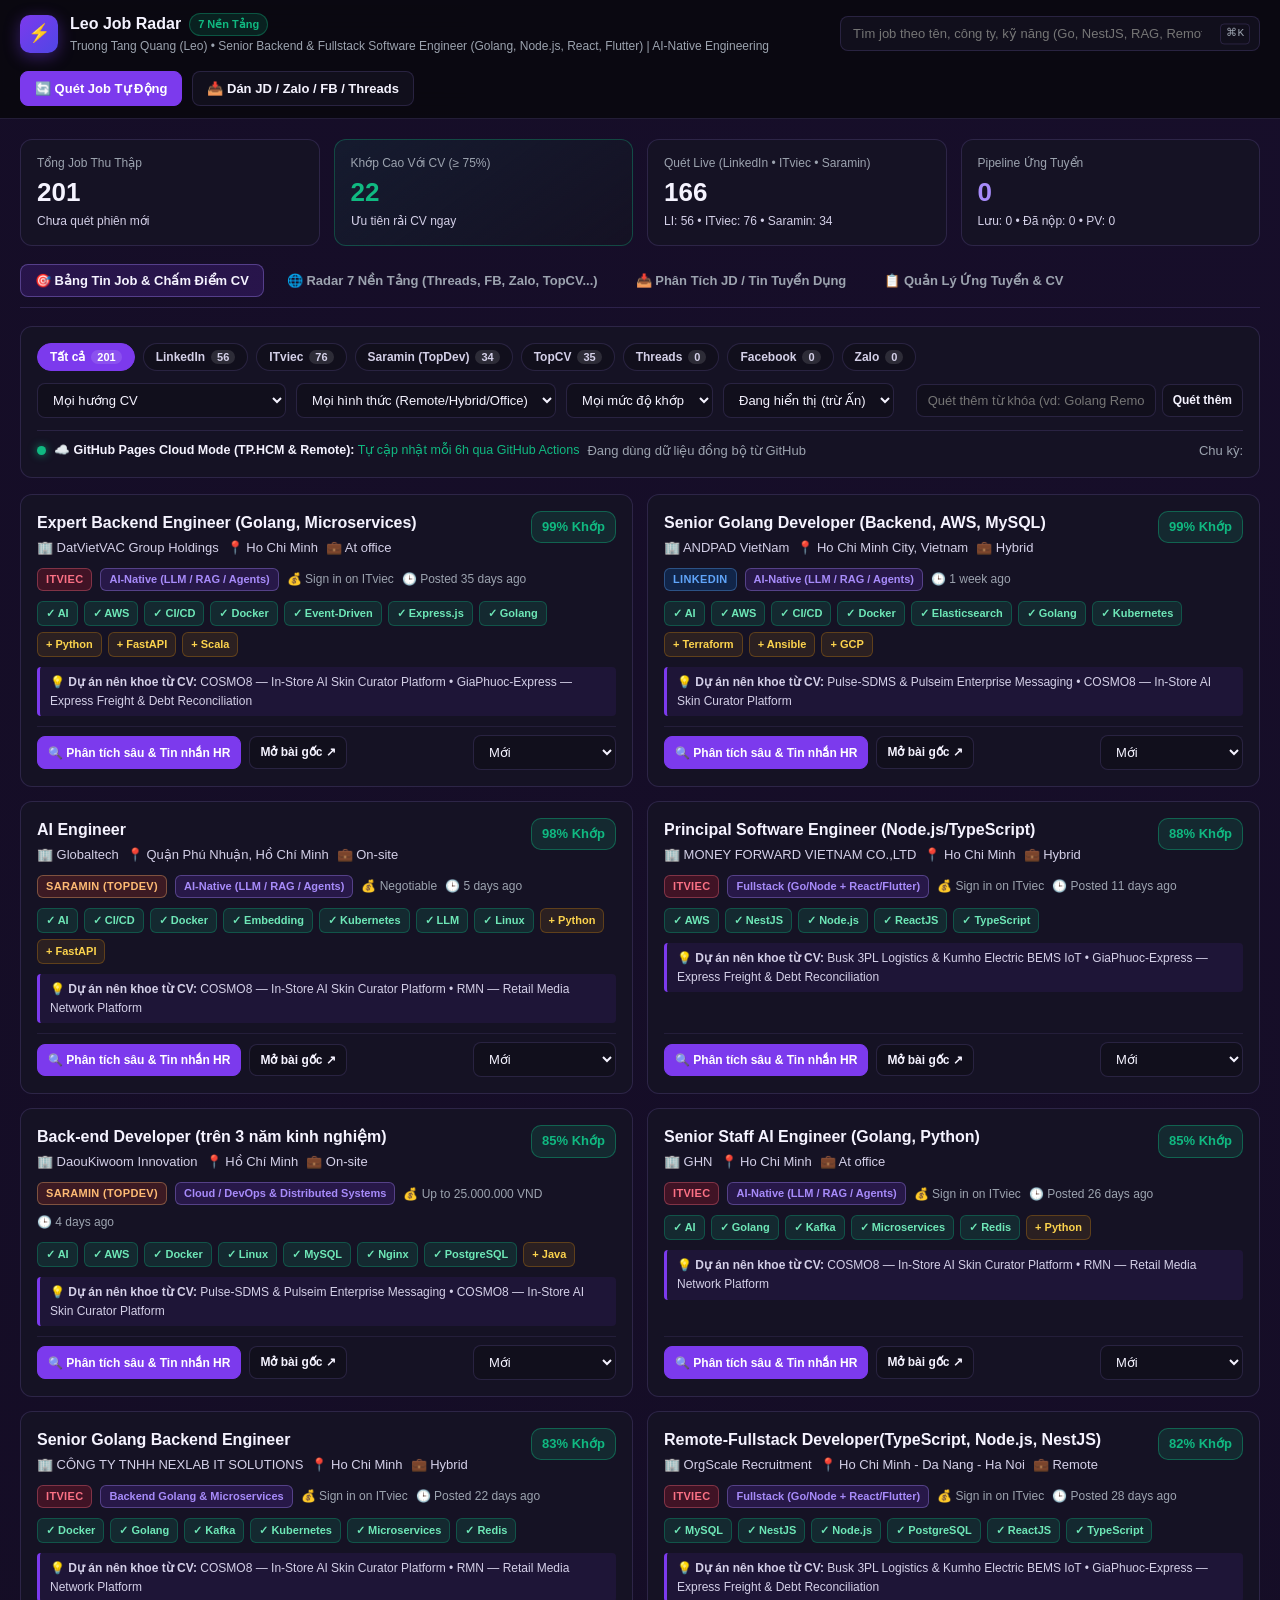
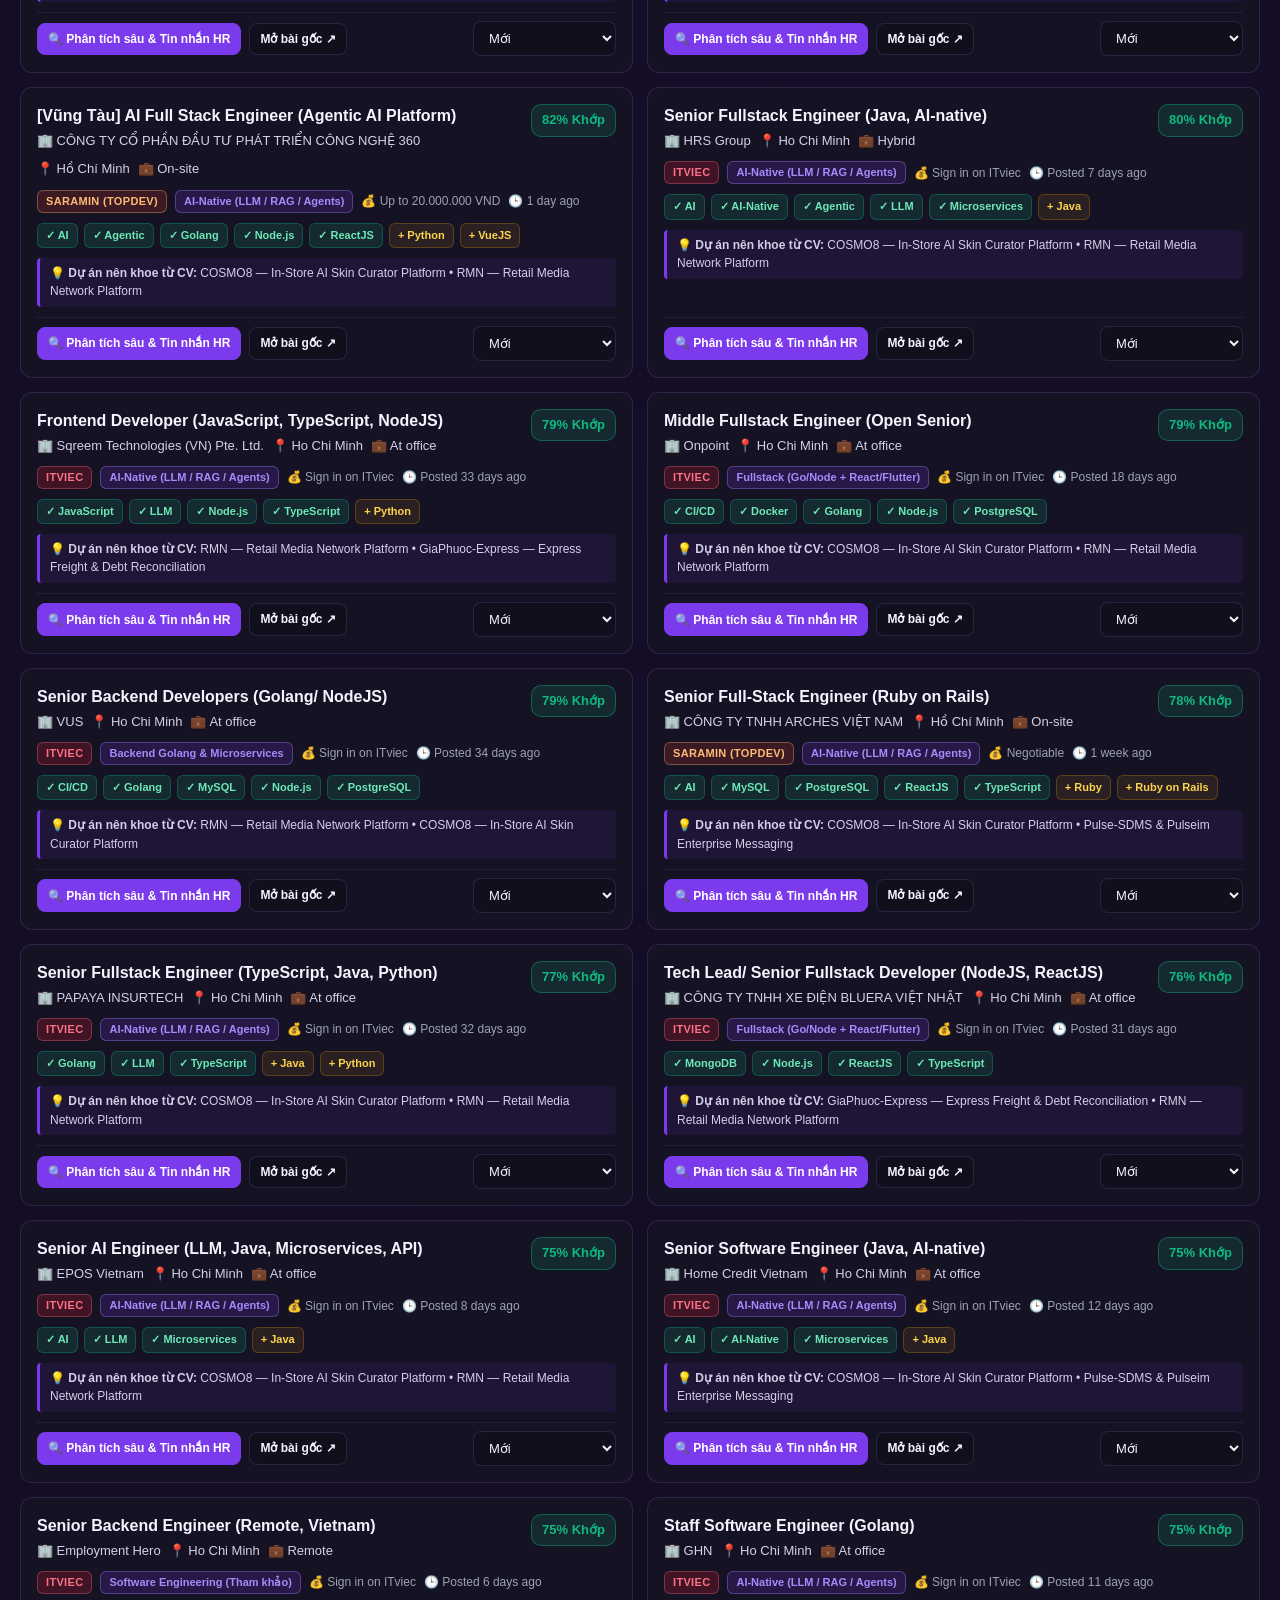
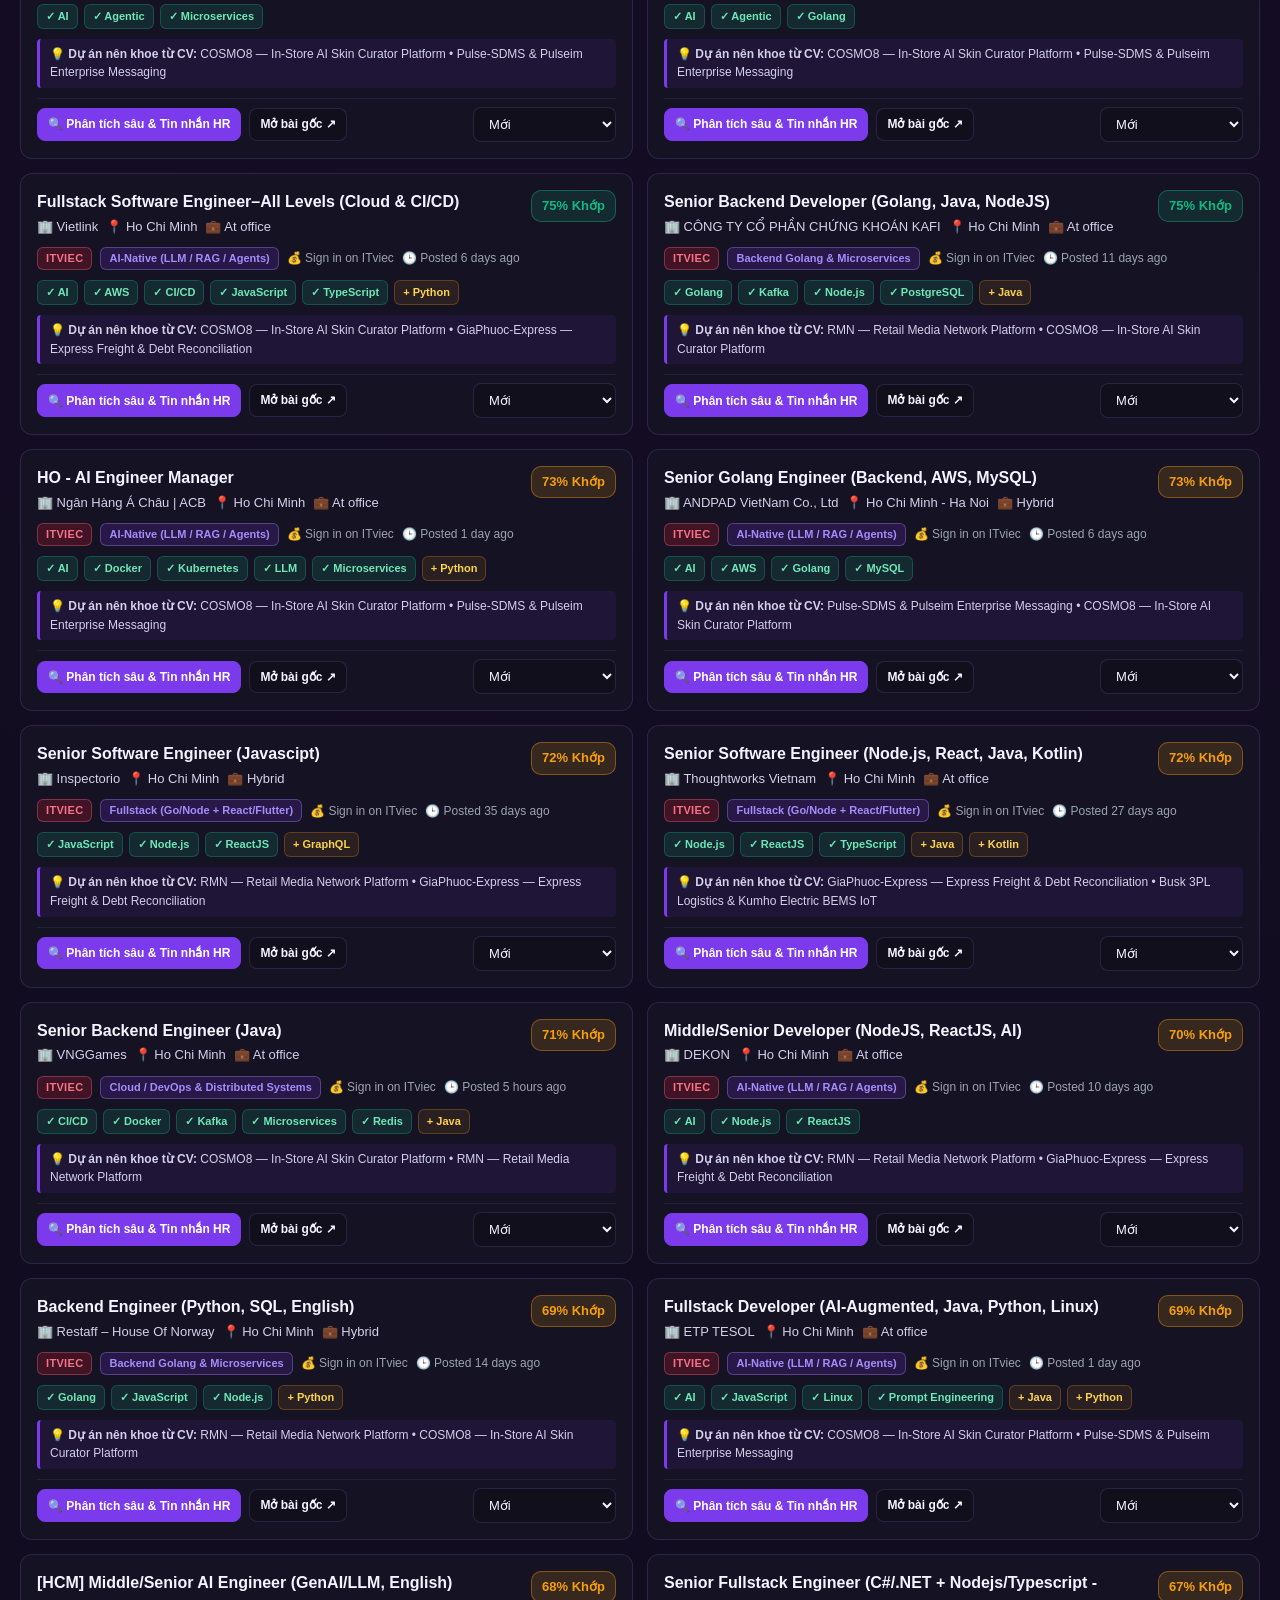
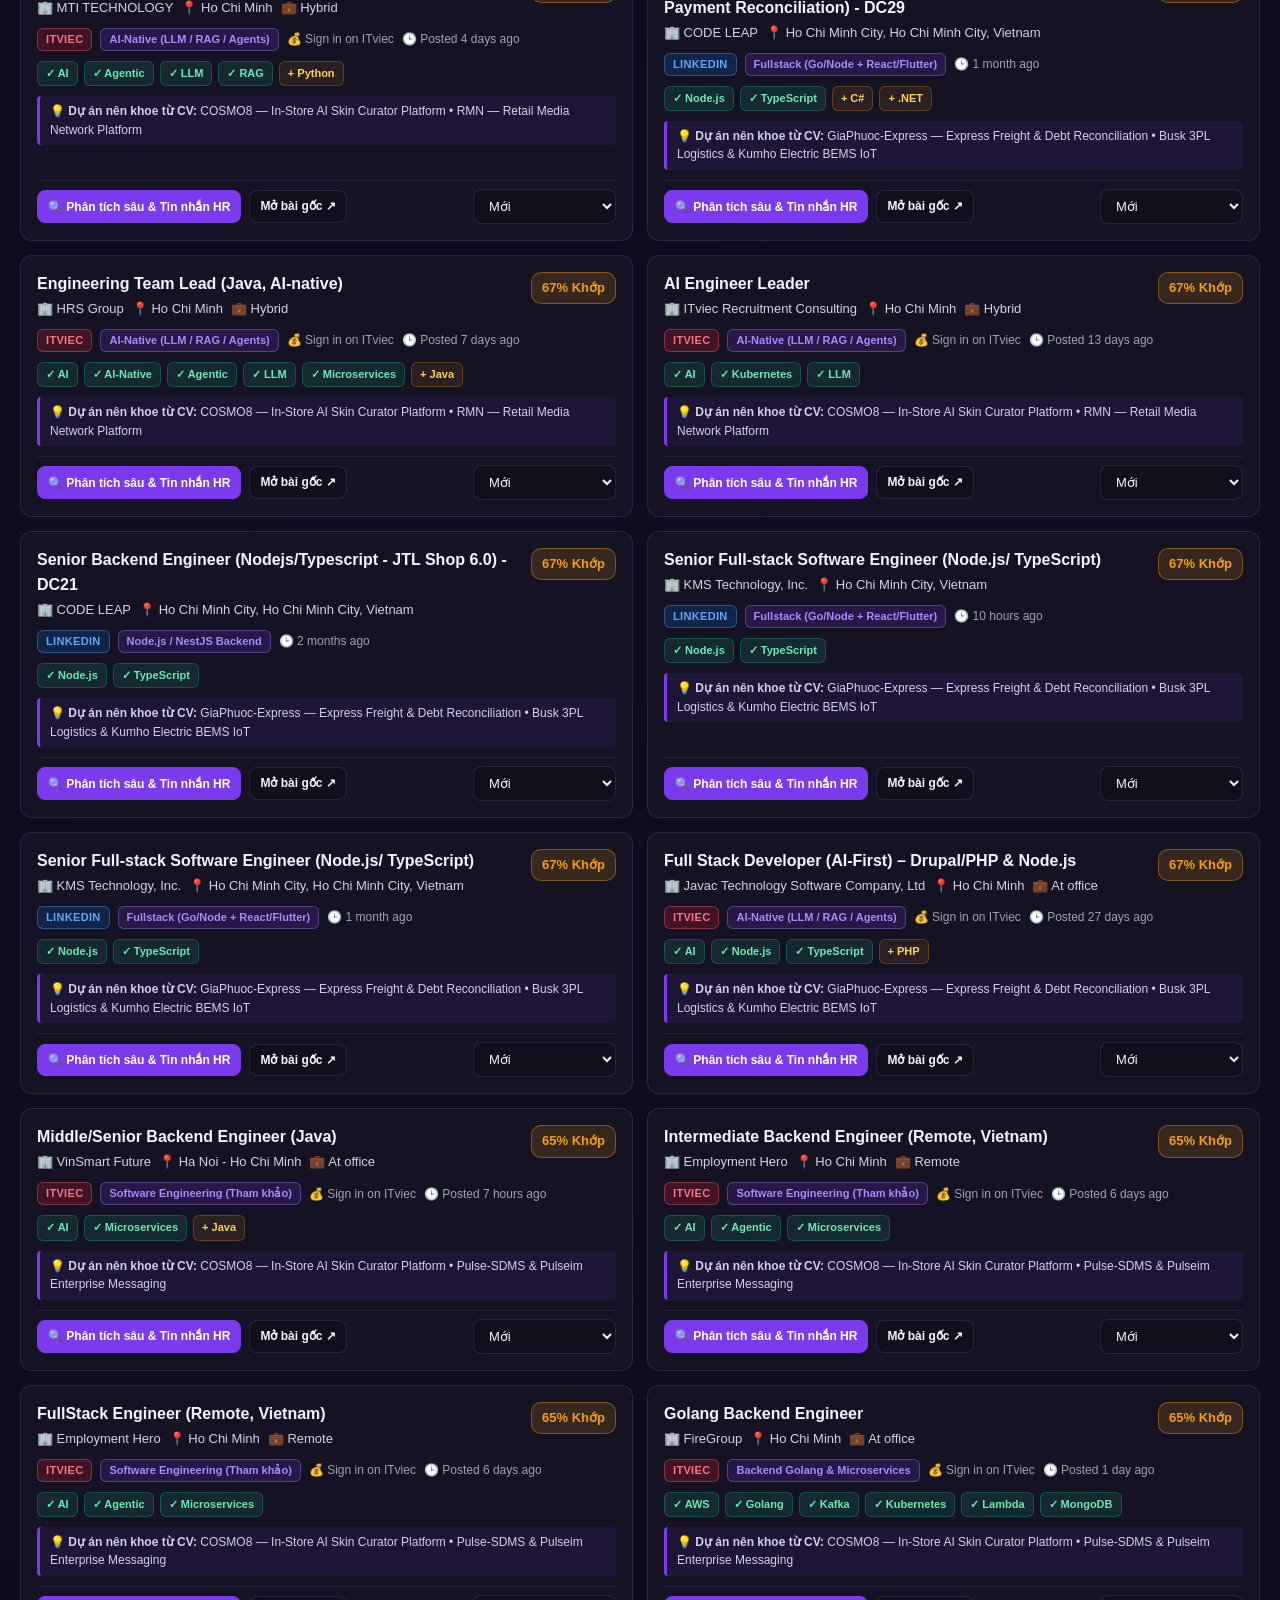
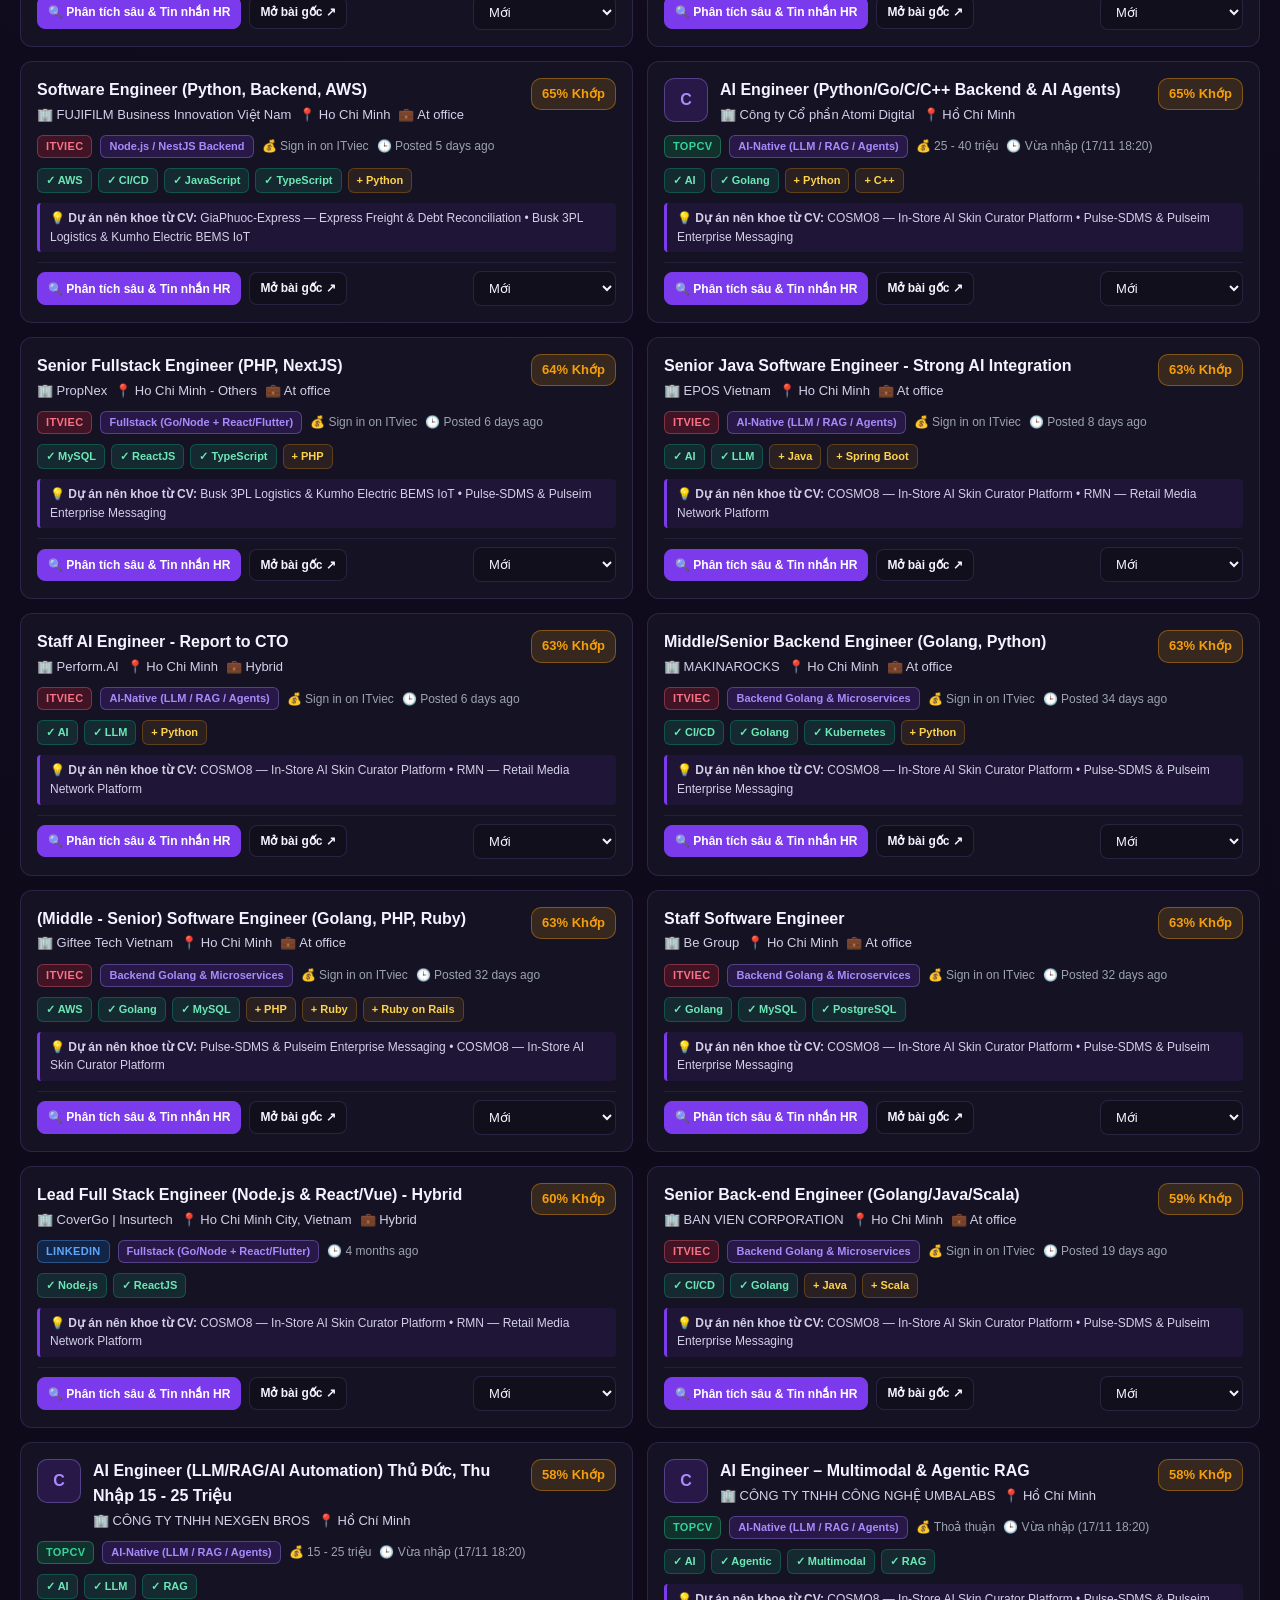
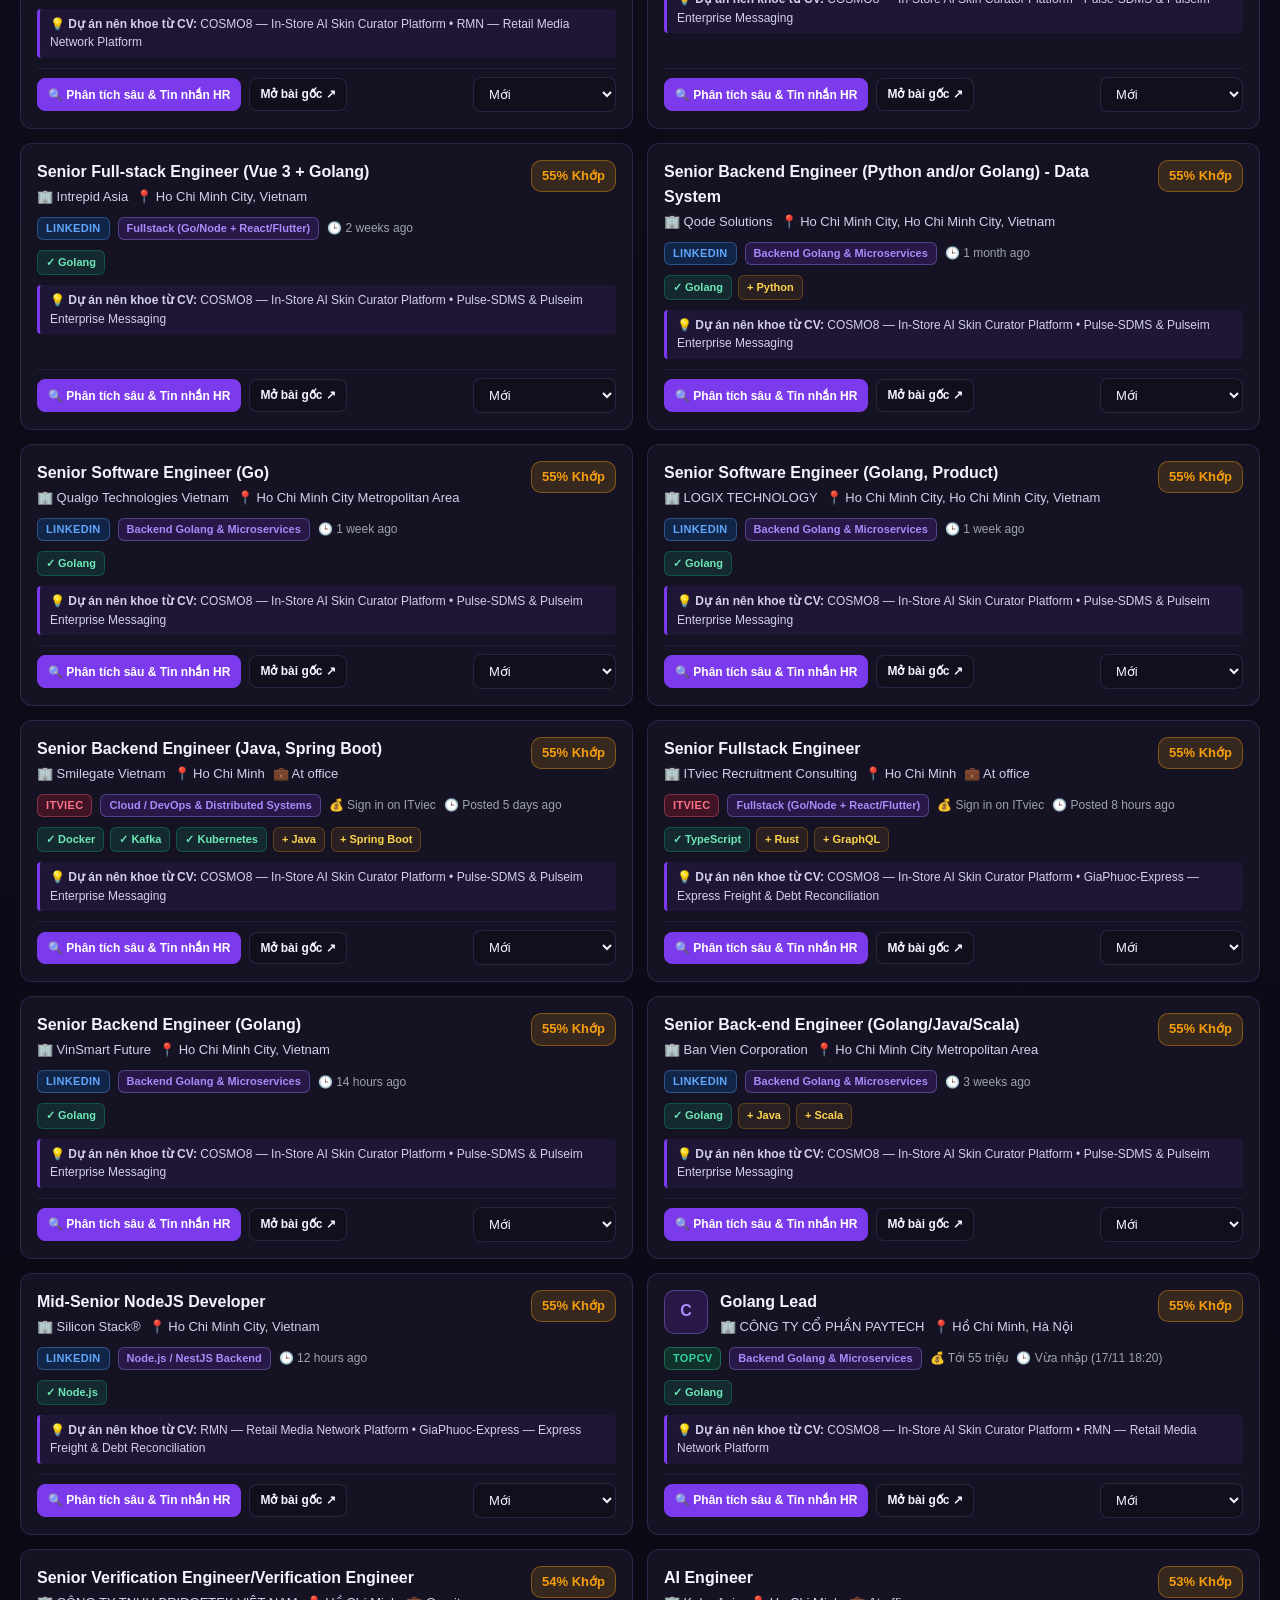
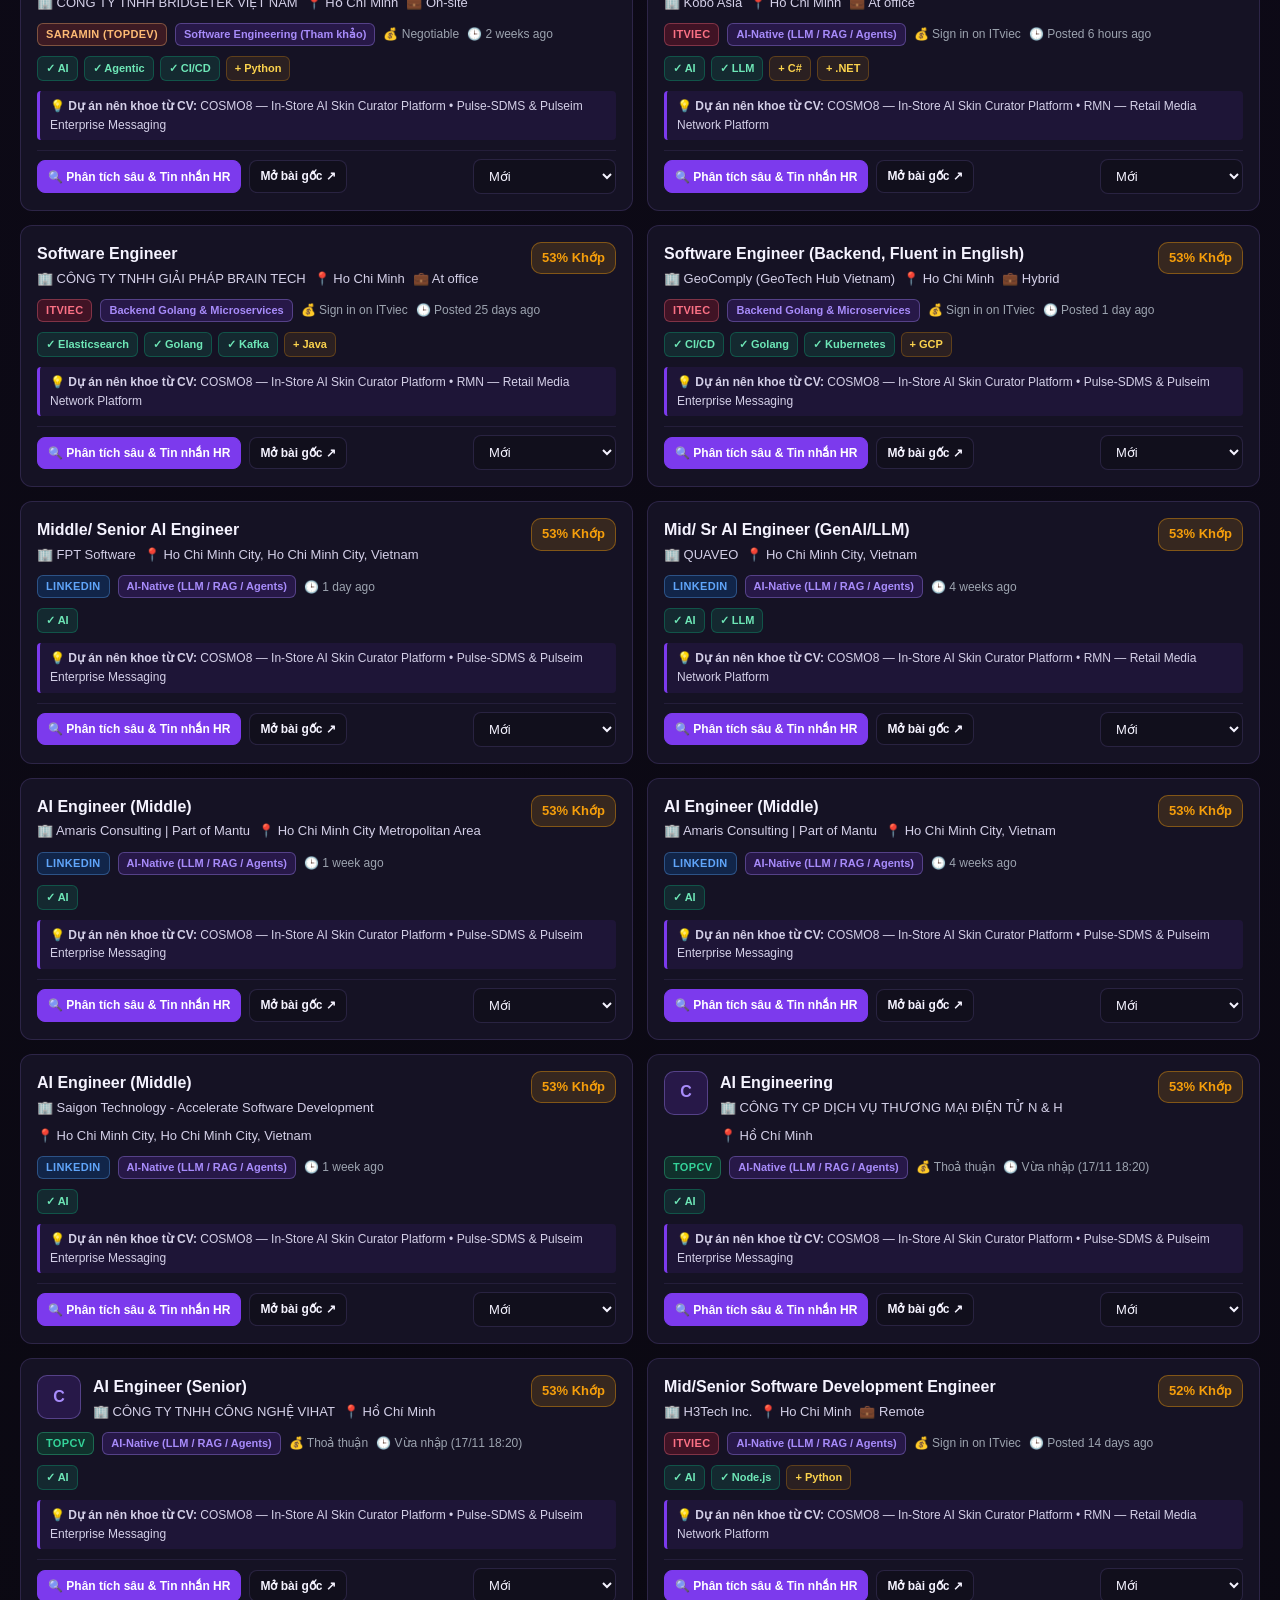
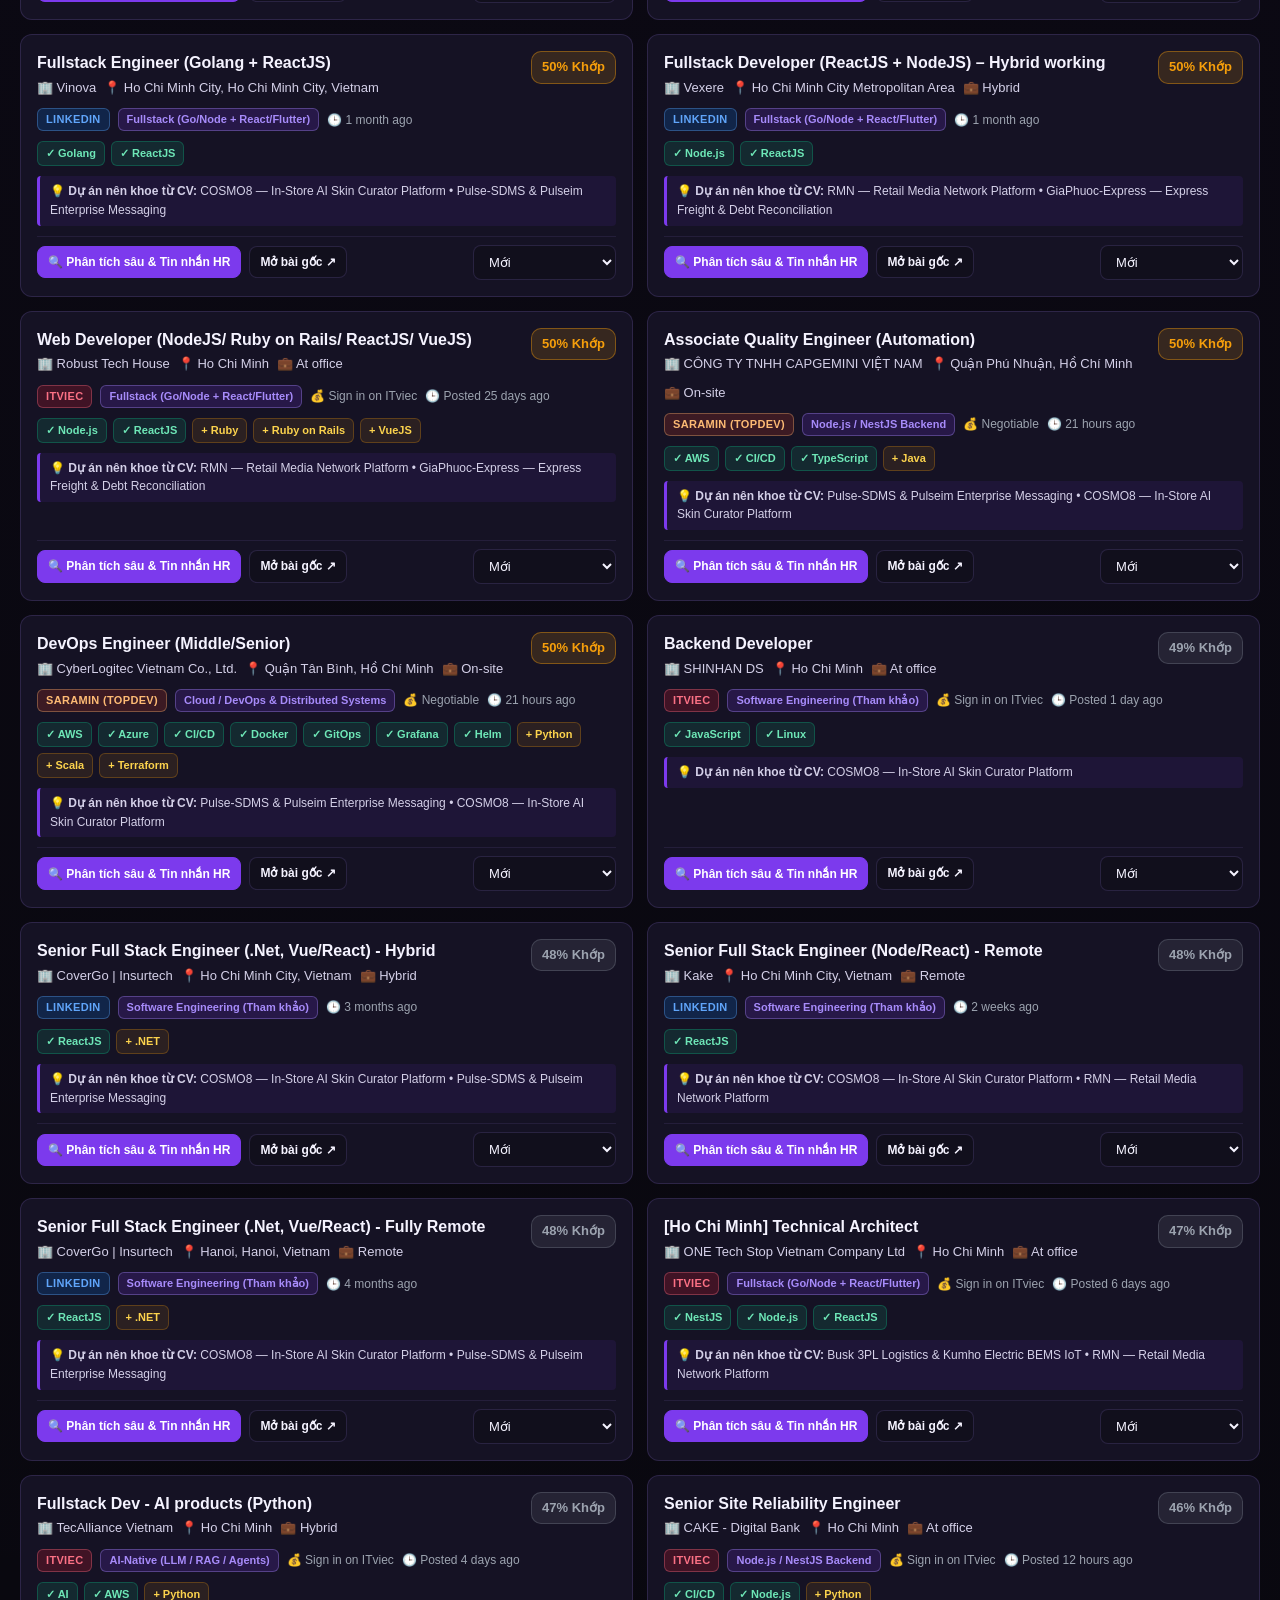
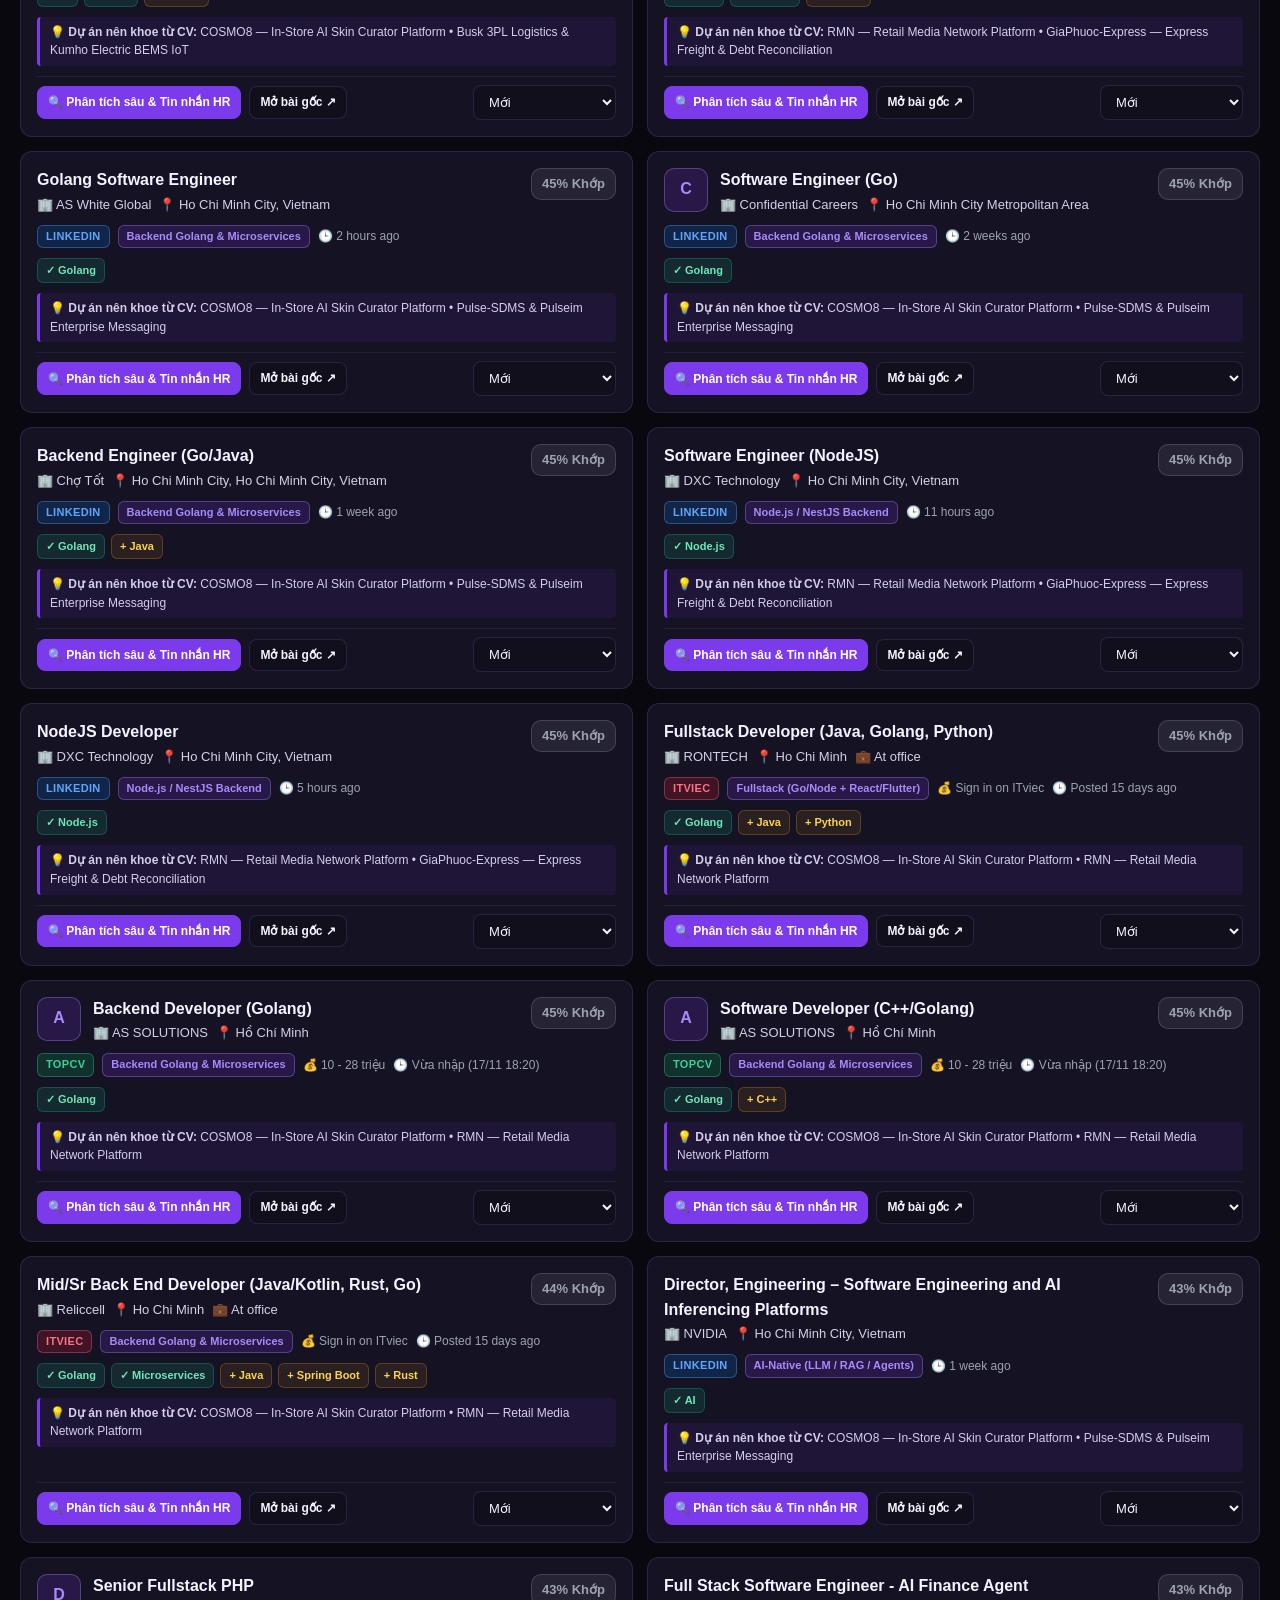
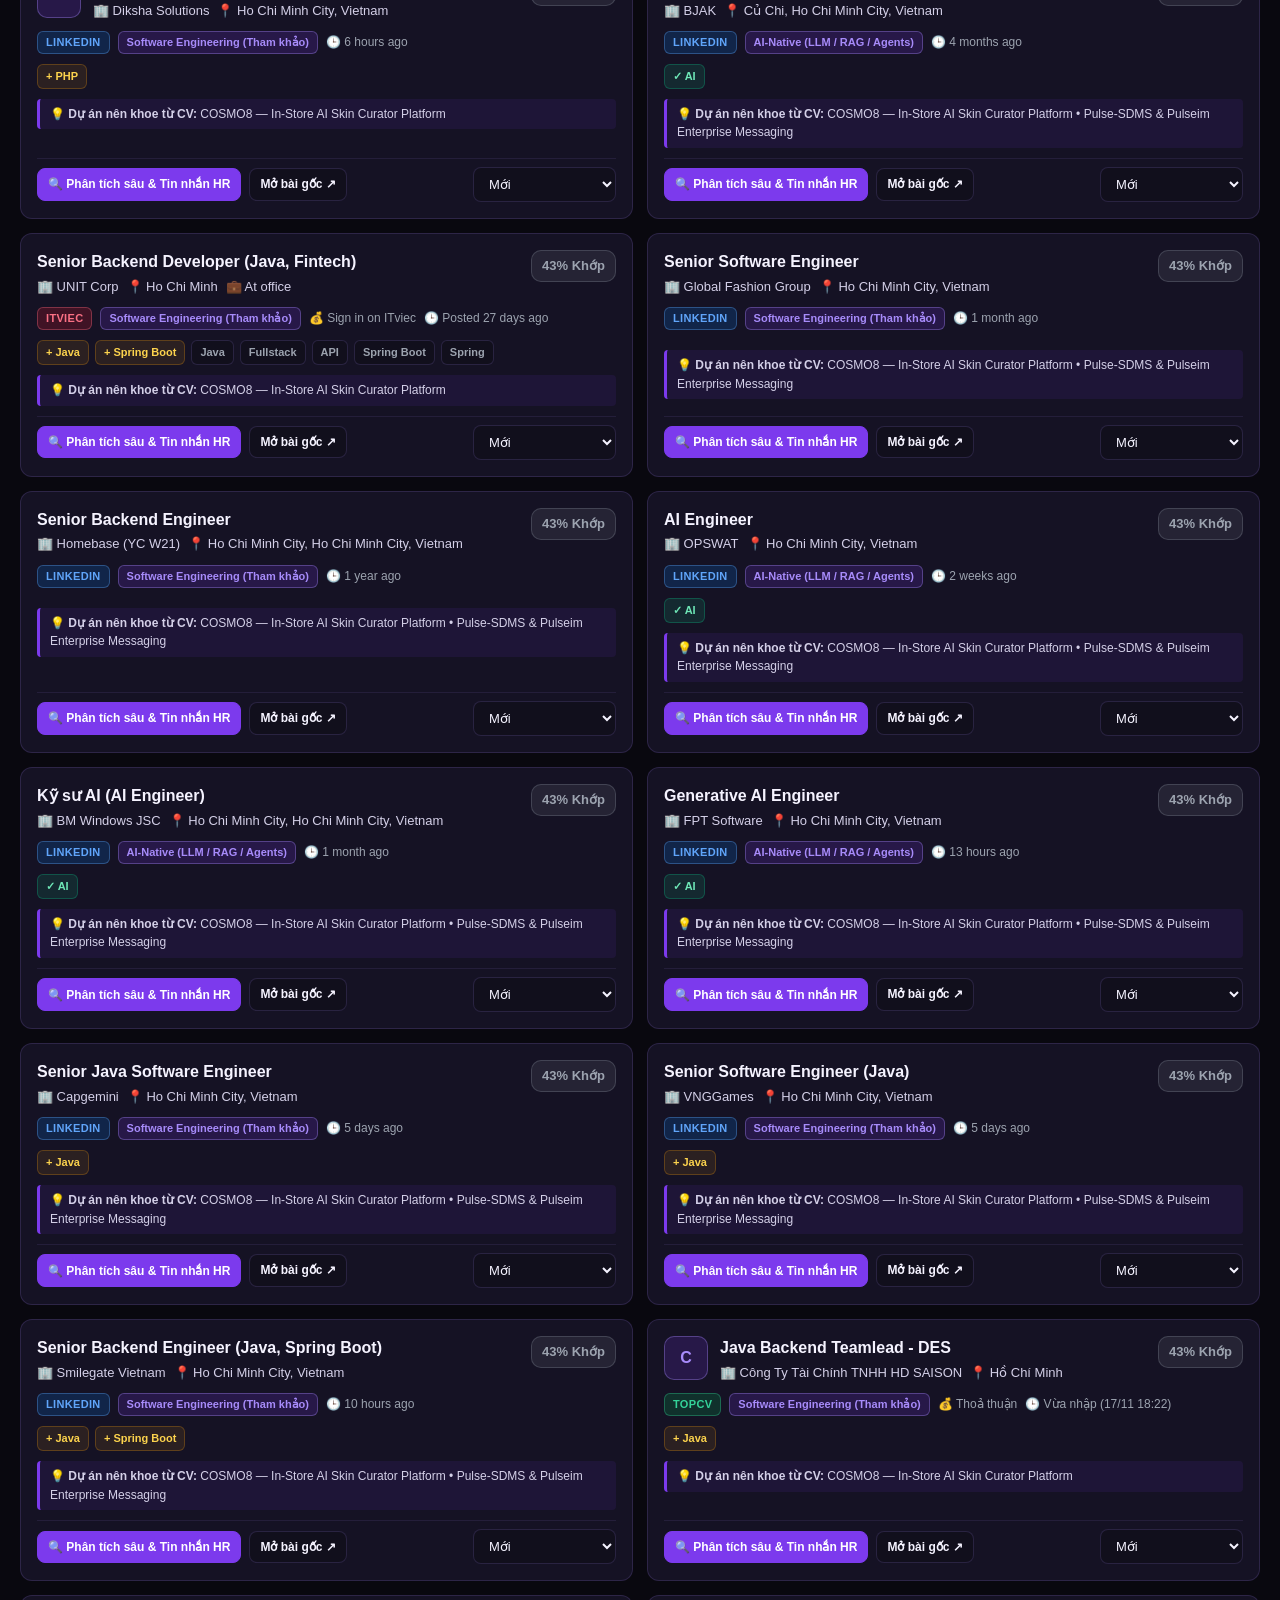
==== commit 9fe12dcd: "feat(saramin): migrate TopDev scraper to saramin.vn with HCM region filter and full RSC JD parsing" ====
--- a/index.html
+++ b/index.html
@@ -54,9 +54,9 @@
         <div class="kpi-meta">Ưu tiên rải CV ngay</div>
       </div>
       <div class="kpi-card">
-        <div class="kpi-label">Quét Live (LinkedIn • ITviec • TopDev)</div>
+        <div class="kpi-label">Quét Live (LinkedIn • ITviec • Saramin)</div>
         <div class="kpi-val" id="kpiAutoSources">0</div>
-        <div class="kpi-meta" id="kpiAutoBreakdown">LI: 0 • ITviec: 0 • TopDev: 0</div>
+        <div class="kpi-meta" id="kpiAutoBreakdown">LI: 0 • ITviec: 0 • Saramin: 0</div>
       </div>
       <div class="kpi-card">
         <div class="kpi-label">Pipeline Ứng Tuyển</div>
@@ -88,7 +88,7 @@
           <button type="button" class="pill active" data-platform="all">Tất cả <span class="pill-count" id="cnt-all">0</span></button>
           <button type="button" class="pill" data-platform="linkedin">LinkedIn <span class="pill-count" id="cnt-linkedin">0</span></button>
           <button type="button" class="pill" data-platform="itviec">ITviec <span class="pill-count" id="cnt-itviec">0</span></button>
-          <button type="button" class="pill" data-platform="topdev">TopDev <span class="pill-count" id="cnt-topdev">0</span></button>
+          <button type="button" class="pill" data-platform="topdev">Saramin (TopDev) <span class="pill-count" id="cnt-topdev">0</span></button>
           <button type="button" class="pill" data-platform="topcv">TopCV <span class="pill-count" id="cnt-topcv">0</span></button>
           <button type="button" class="pill" data-platform="threads">Threads <span class="pill-count" id="cnt-threads">0</span></button>
           <button type="button" class="pill" data-platform="facebook">Facebook <span class="pill-count" id="cnt-facebook">0</span></button>
@@ -260,7 +260,7 @@
                   <option value="topcv">TopCV</option>
                   <option value="linkedin">LinkedIn</option>
                   <option value="itviec">ITviec</option>
-                  <option value="topdev">TopDev</option>
+                  <option value="topdev">Saramin (TopDev)</option>
                 </select>
               </div>
               <div class="form-group">
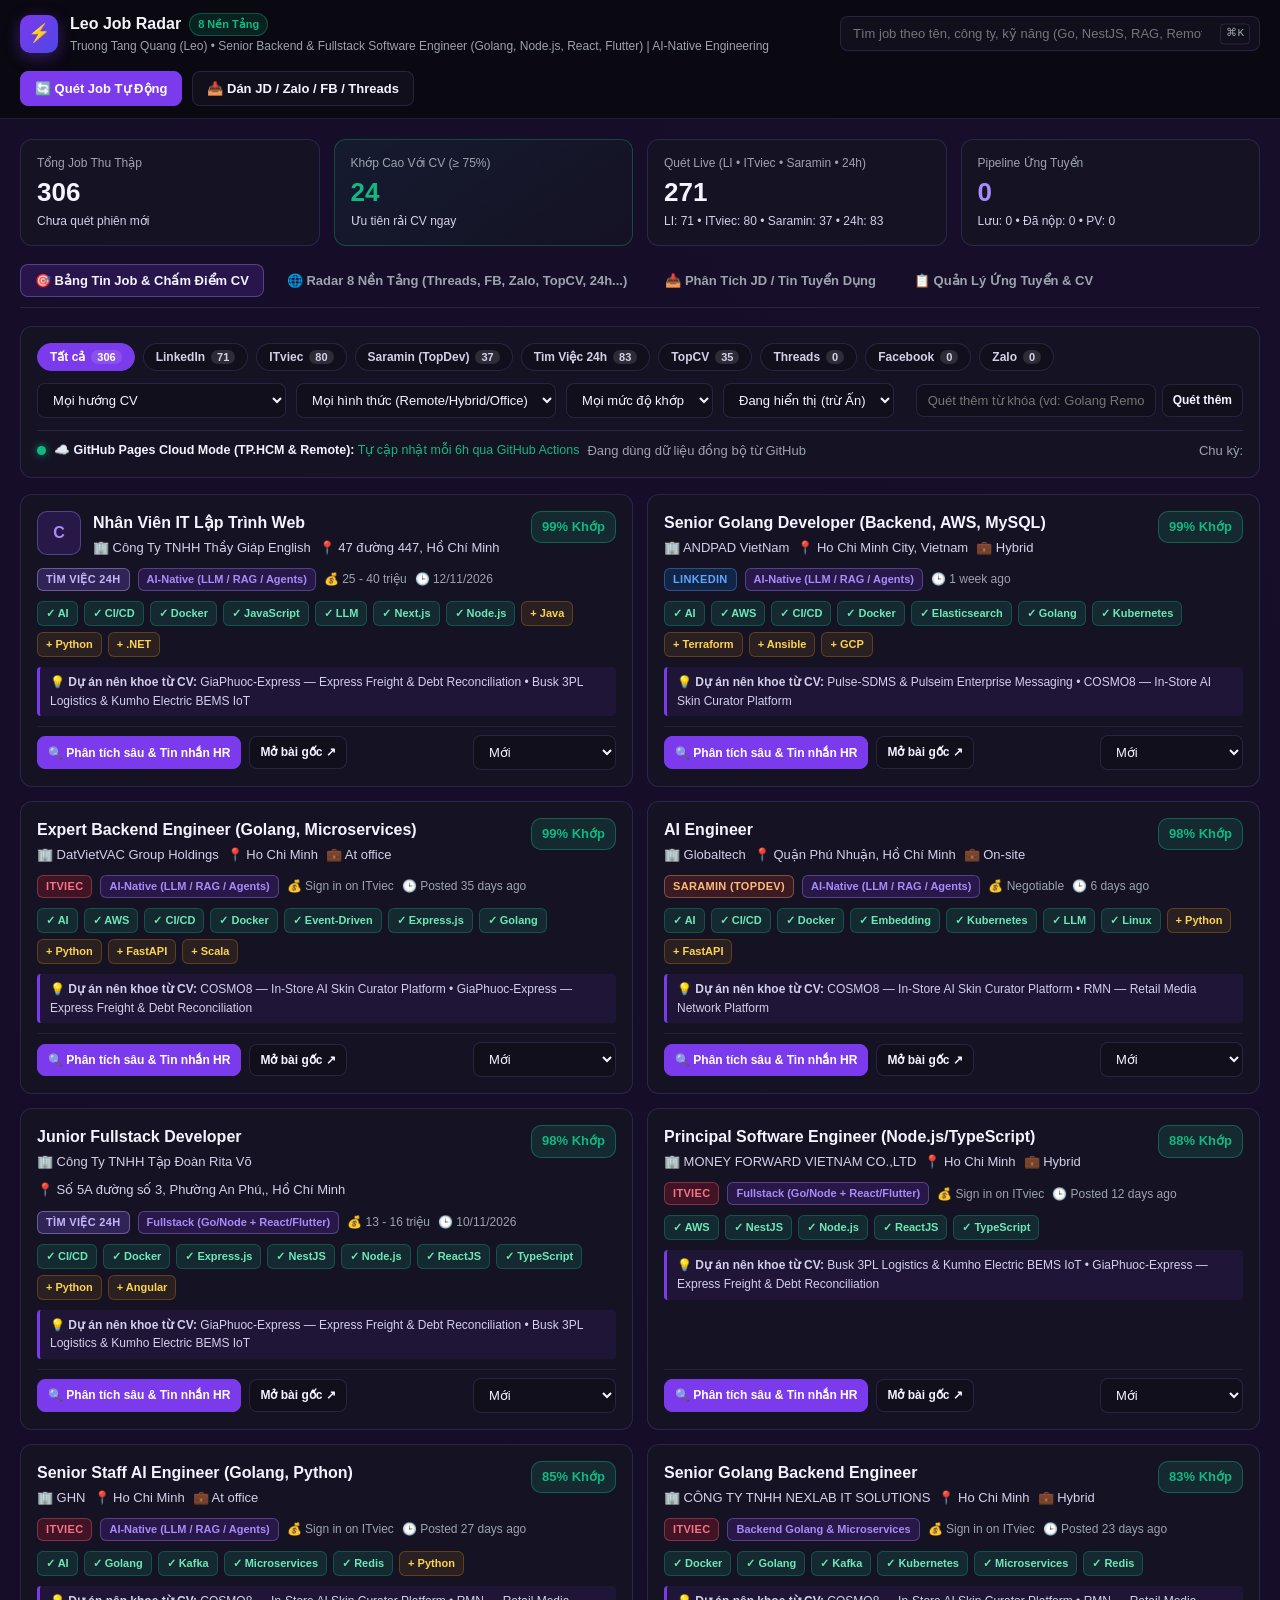
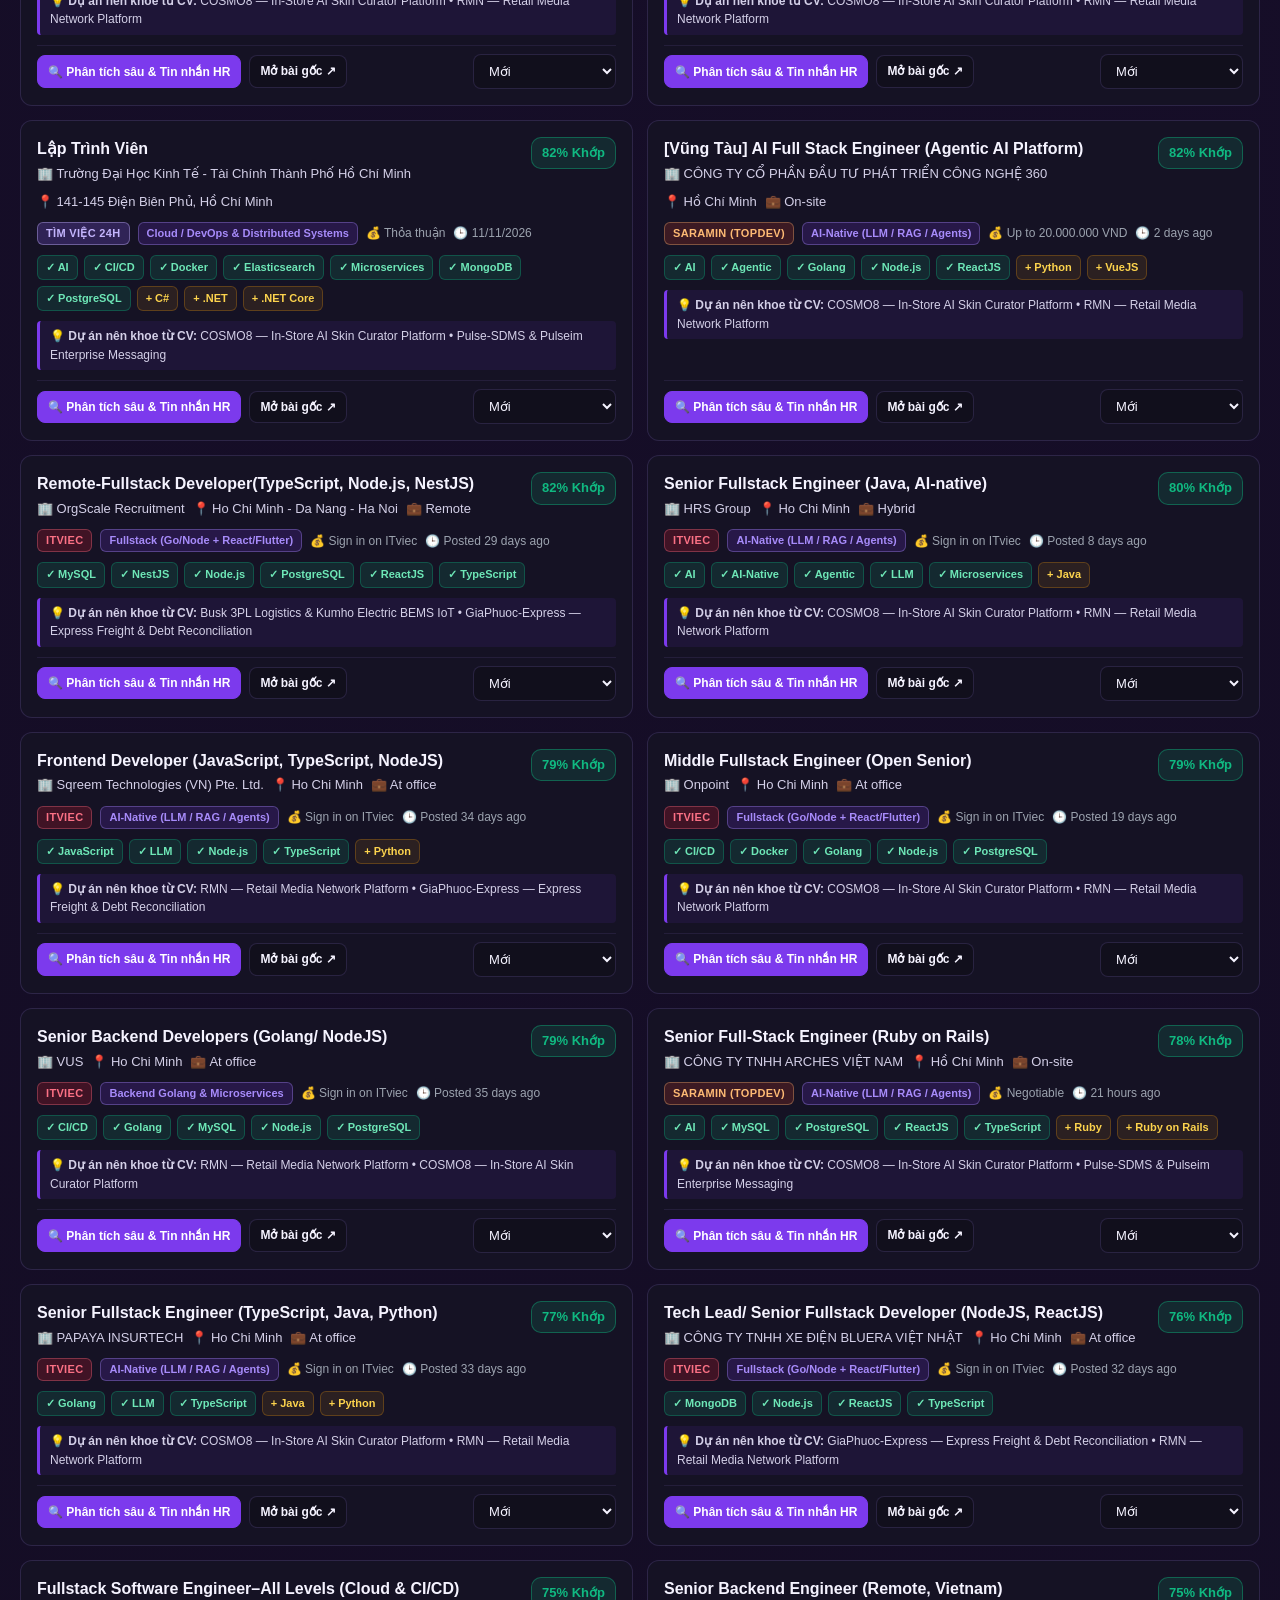
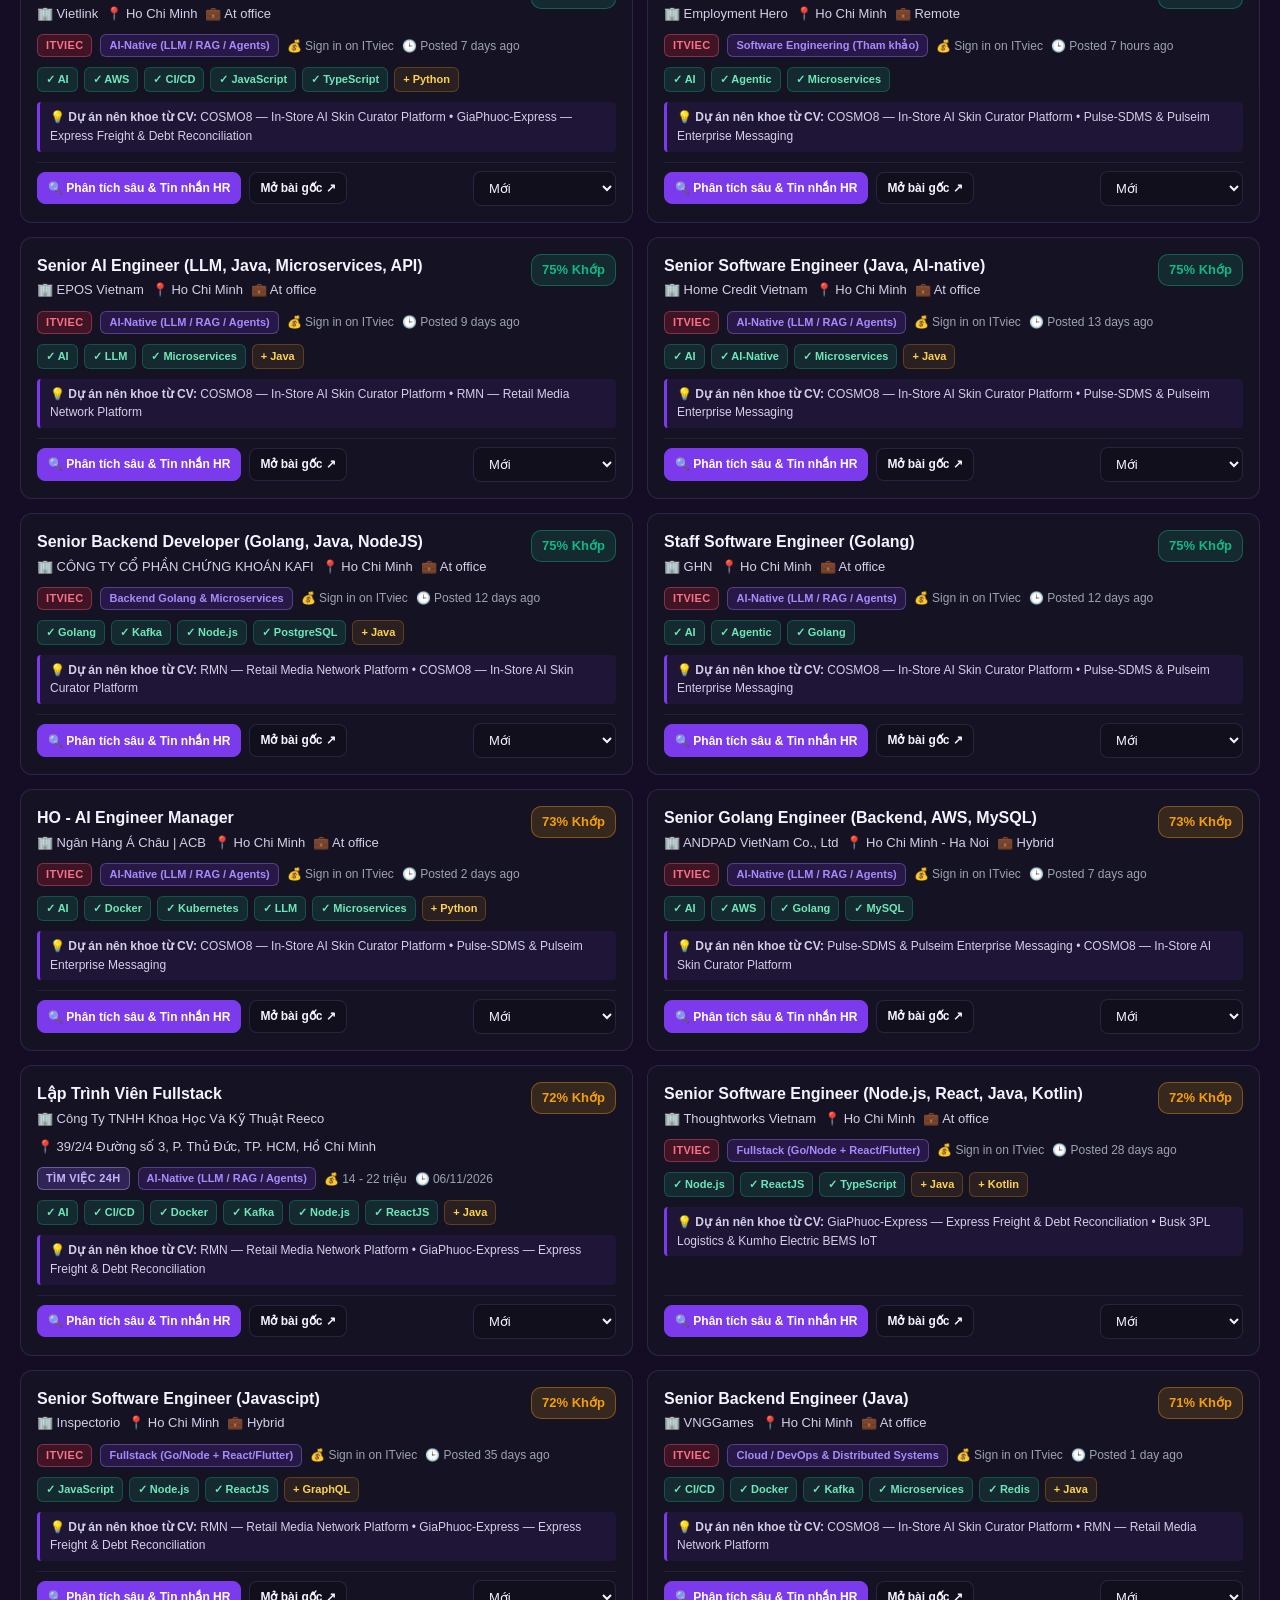
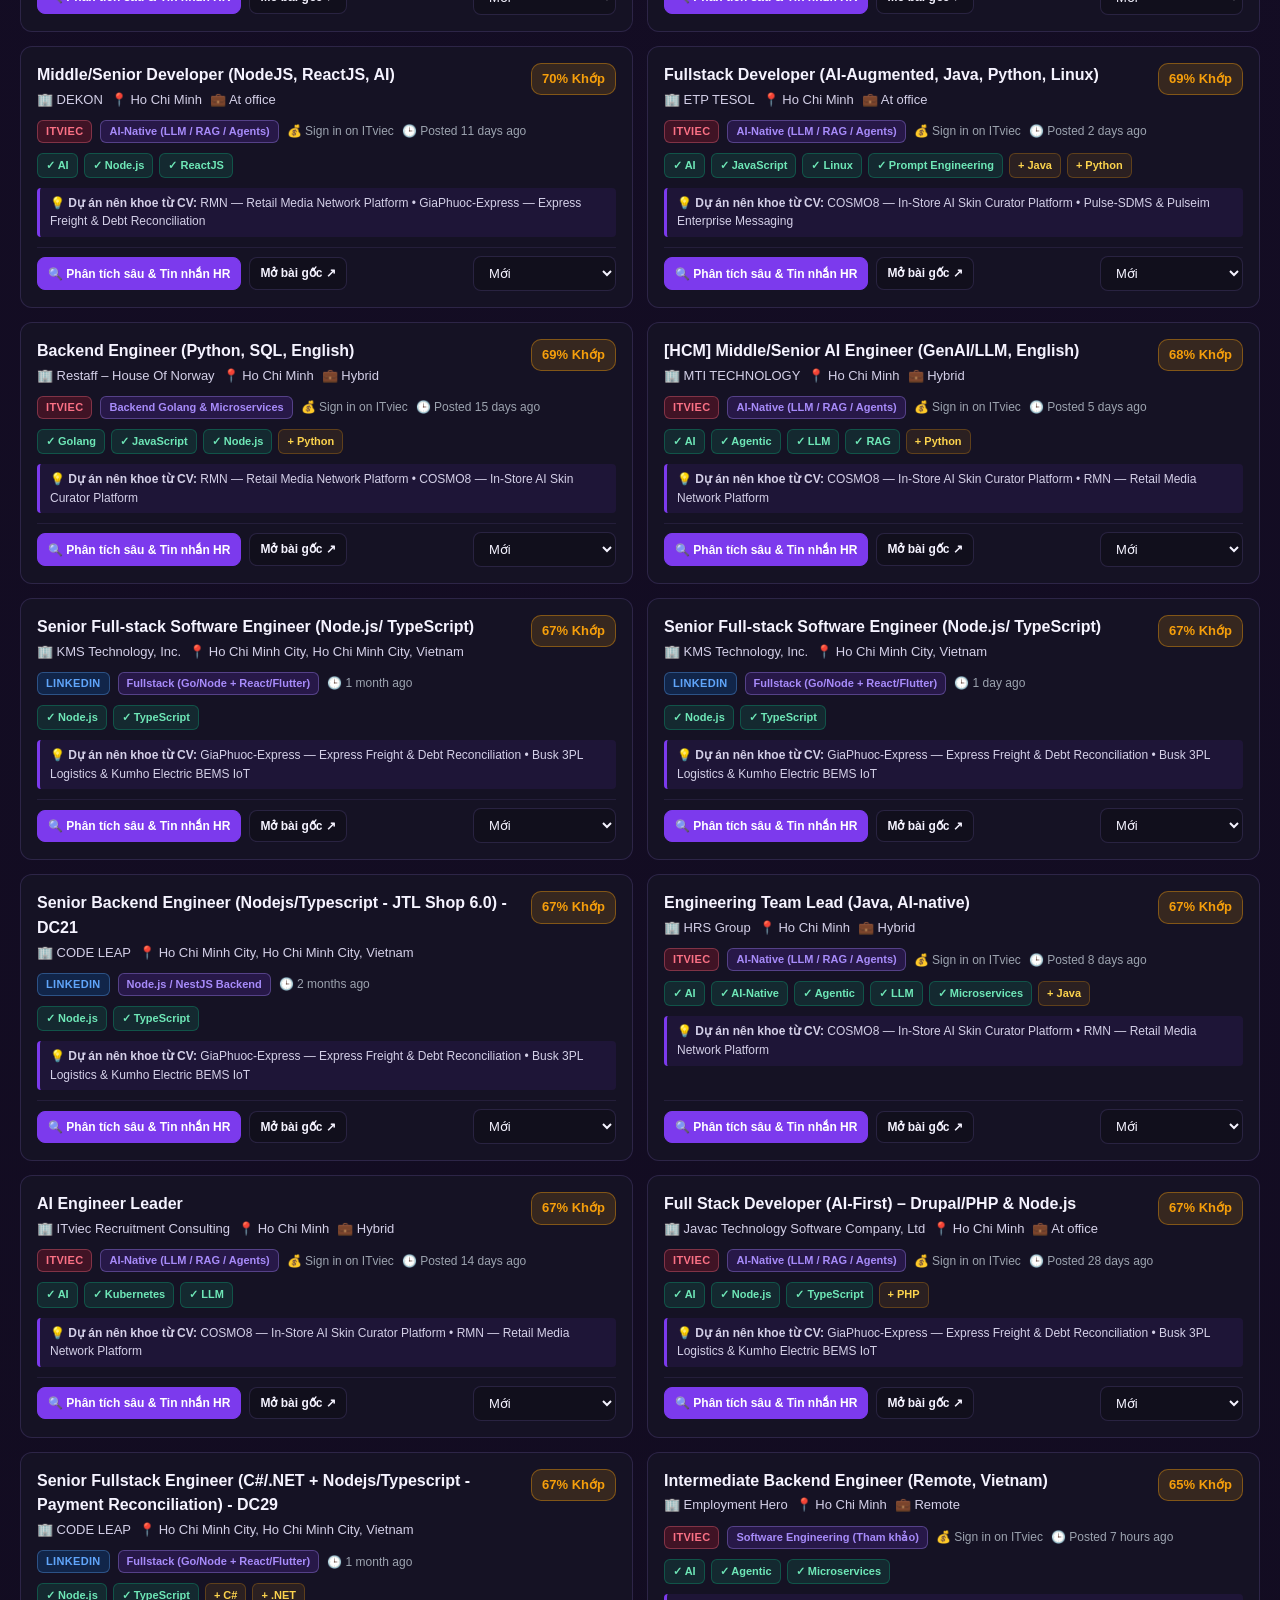
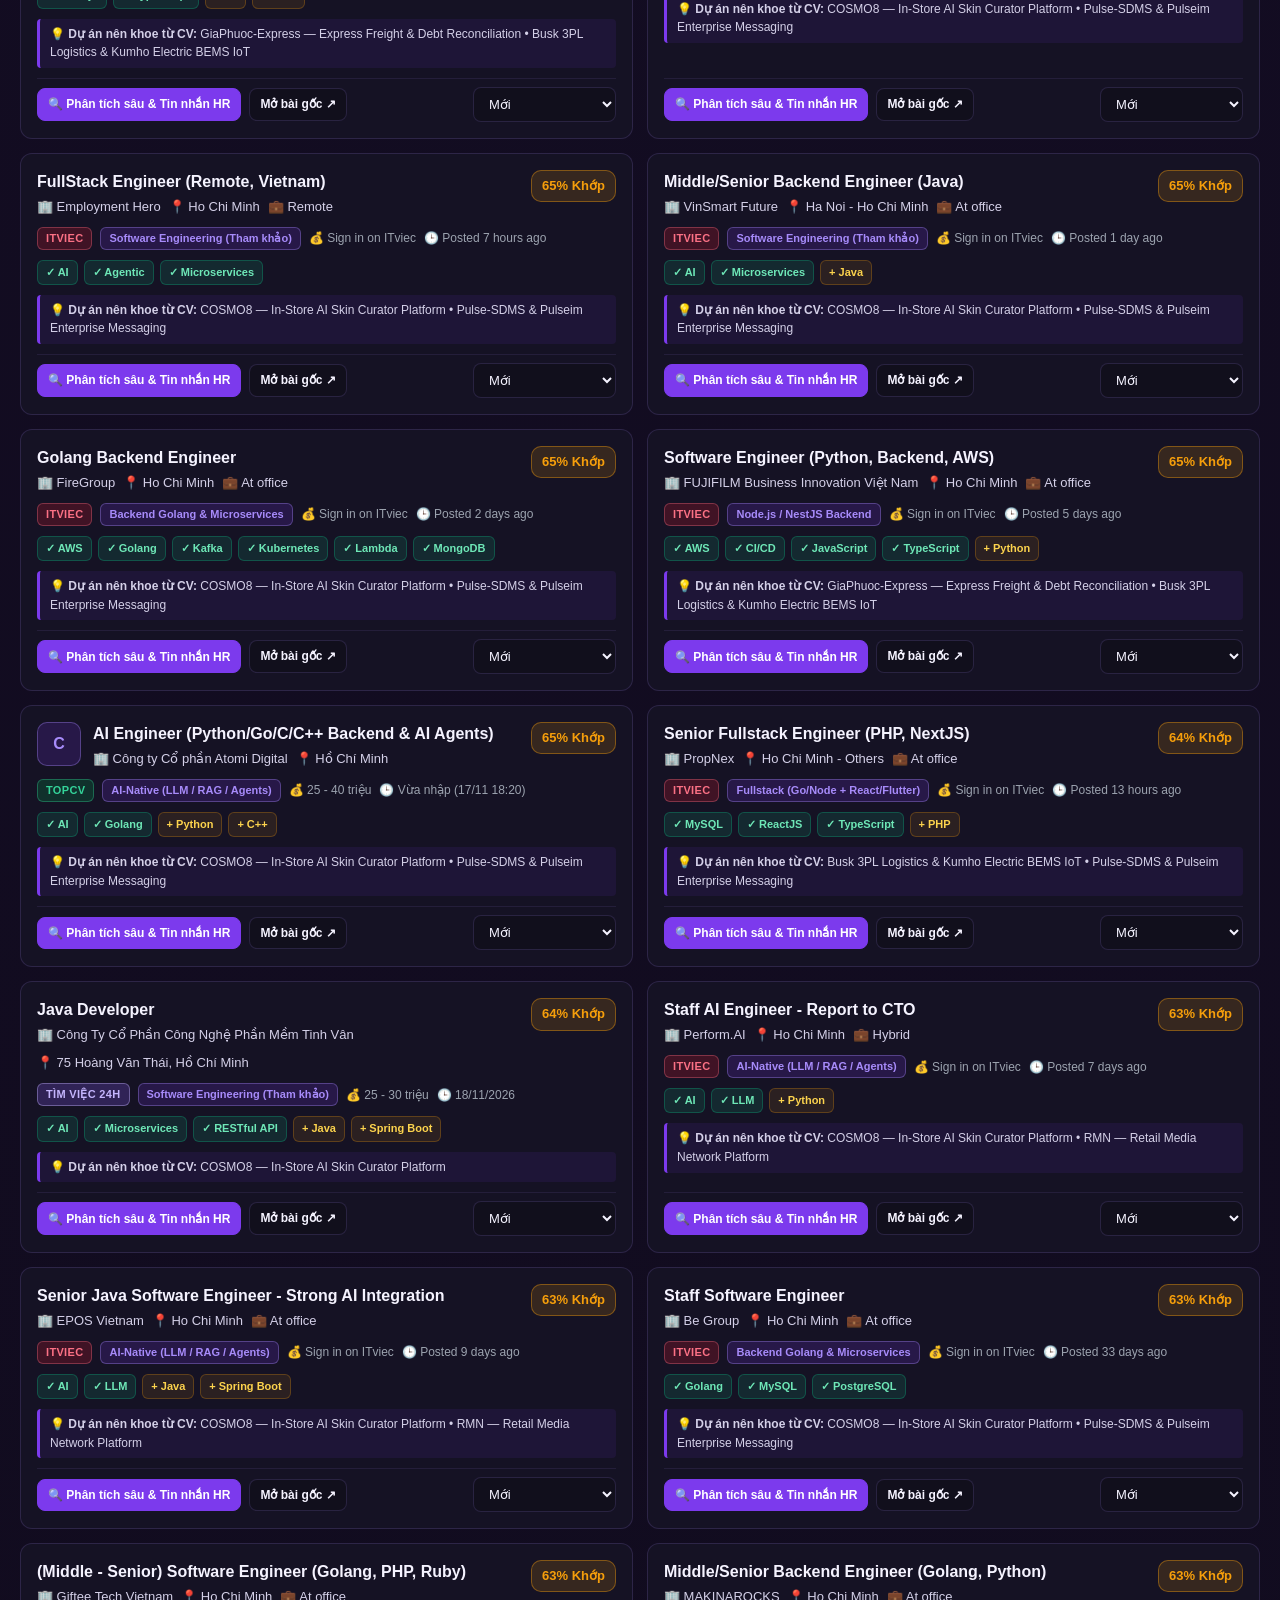
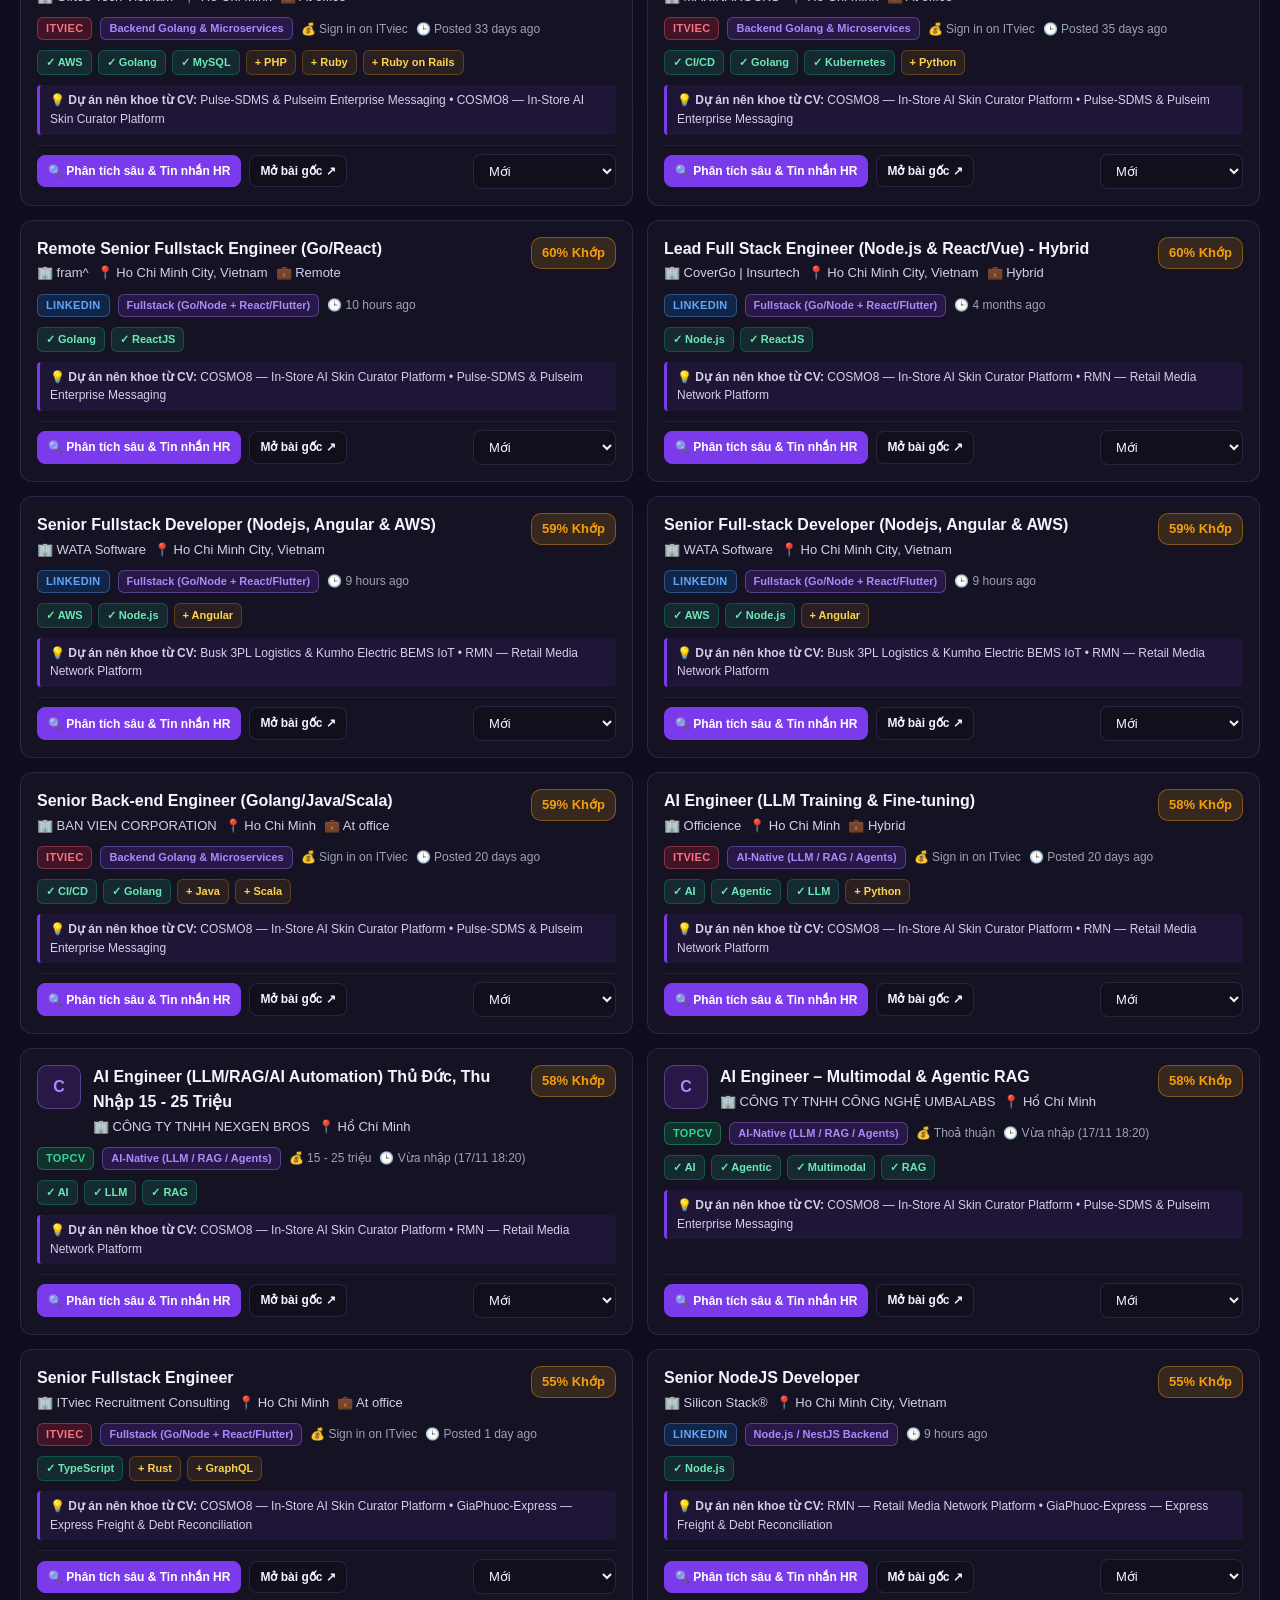
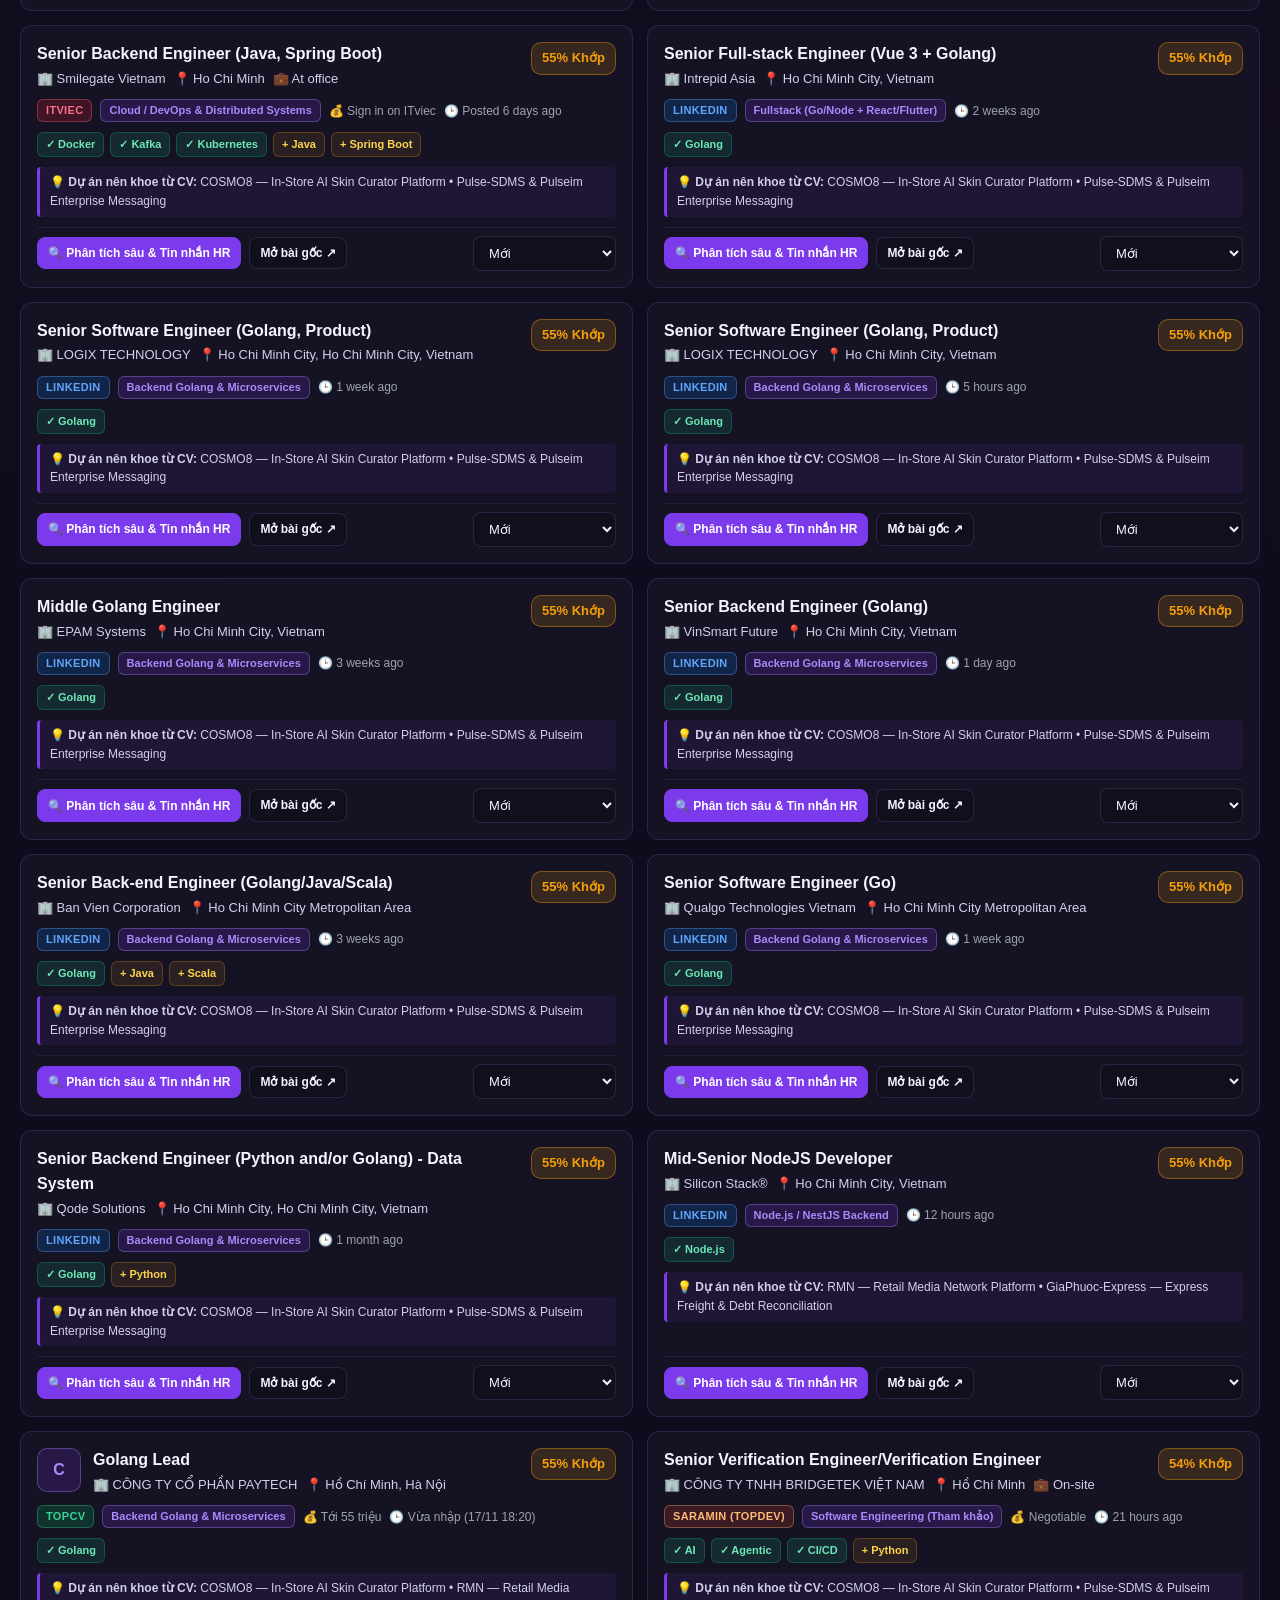
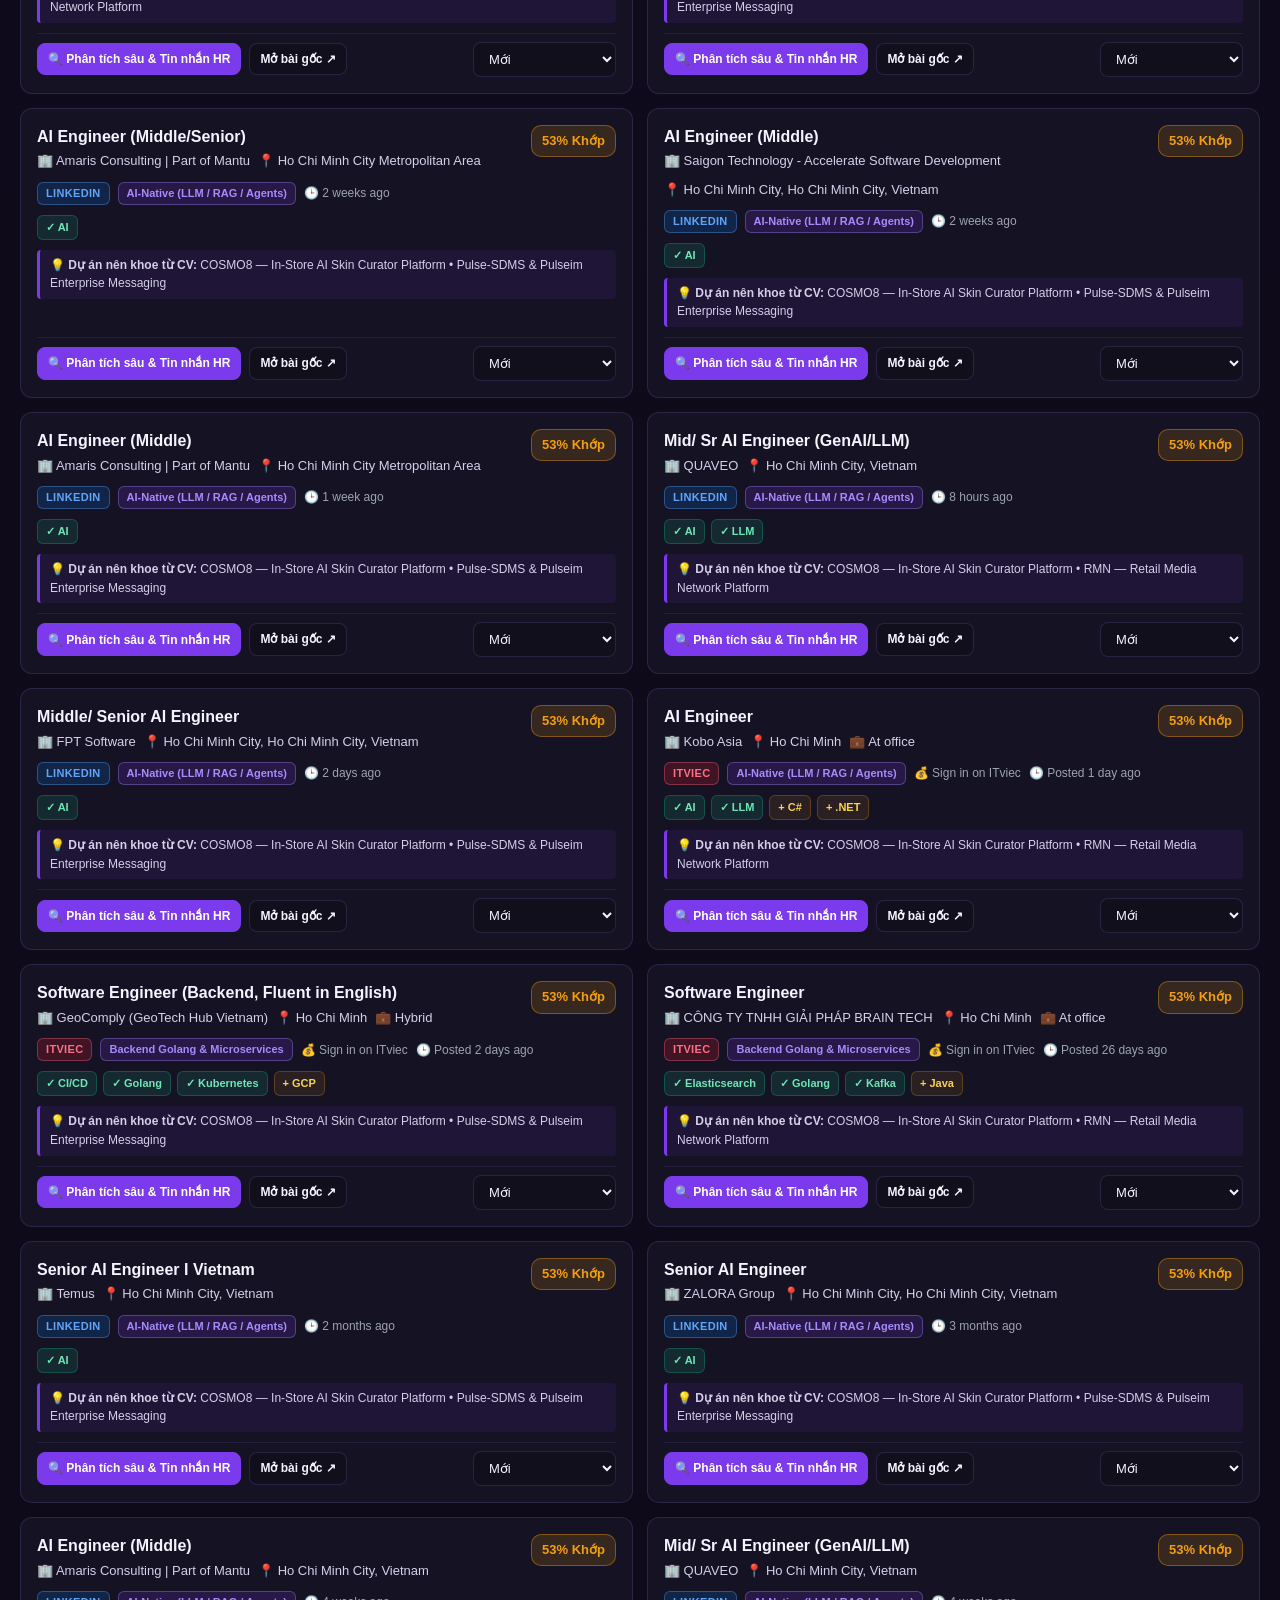
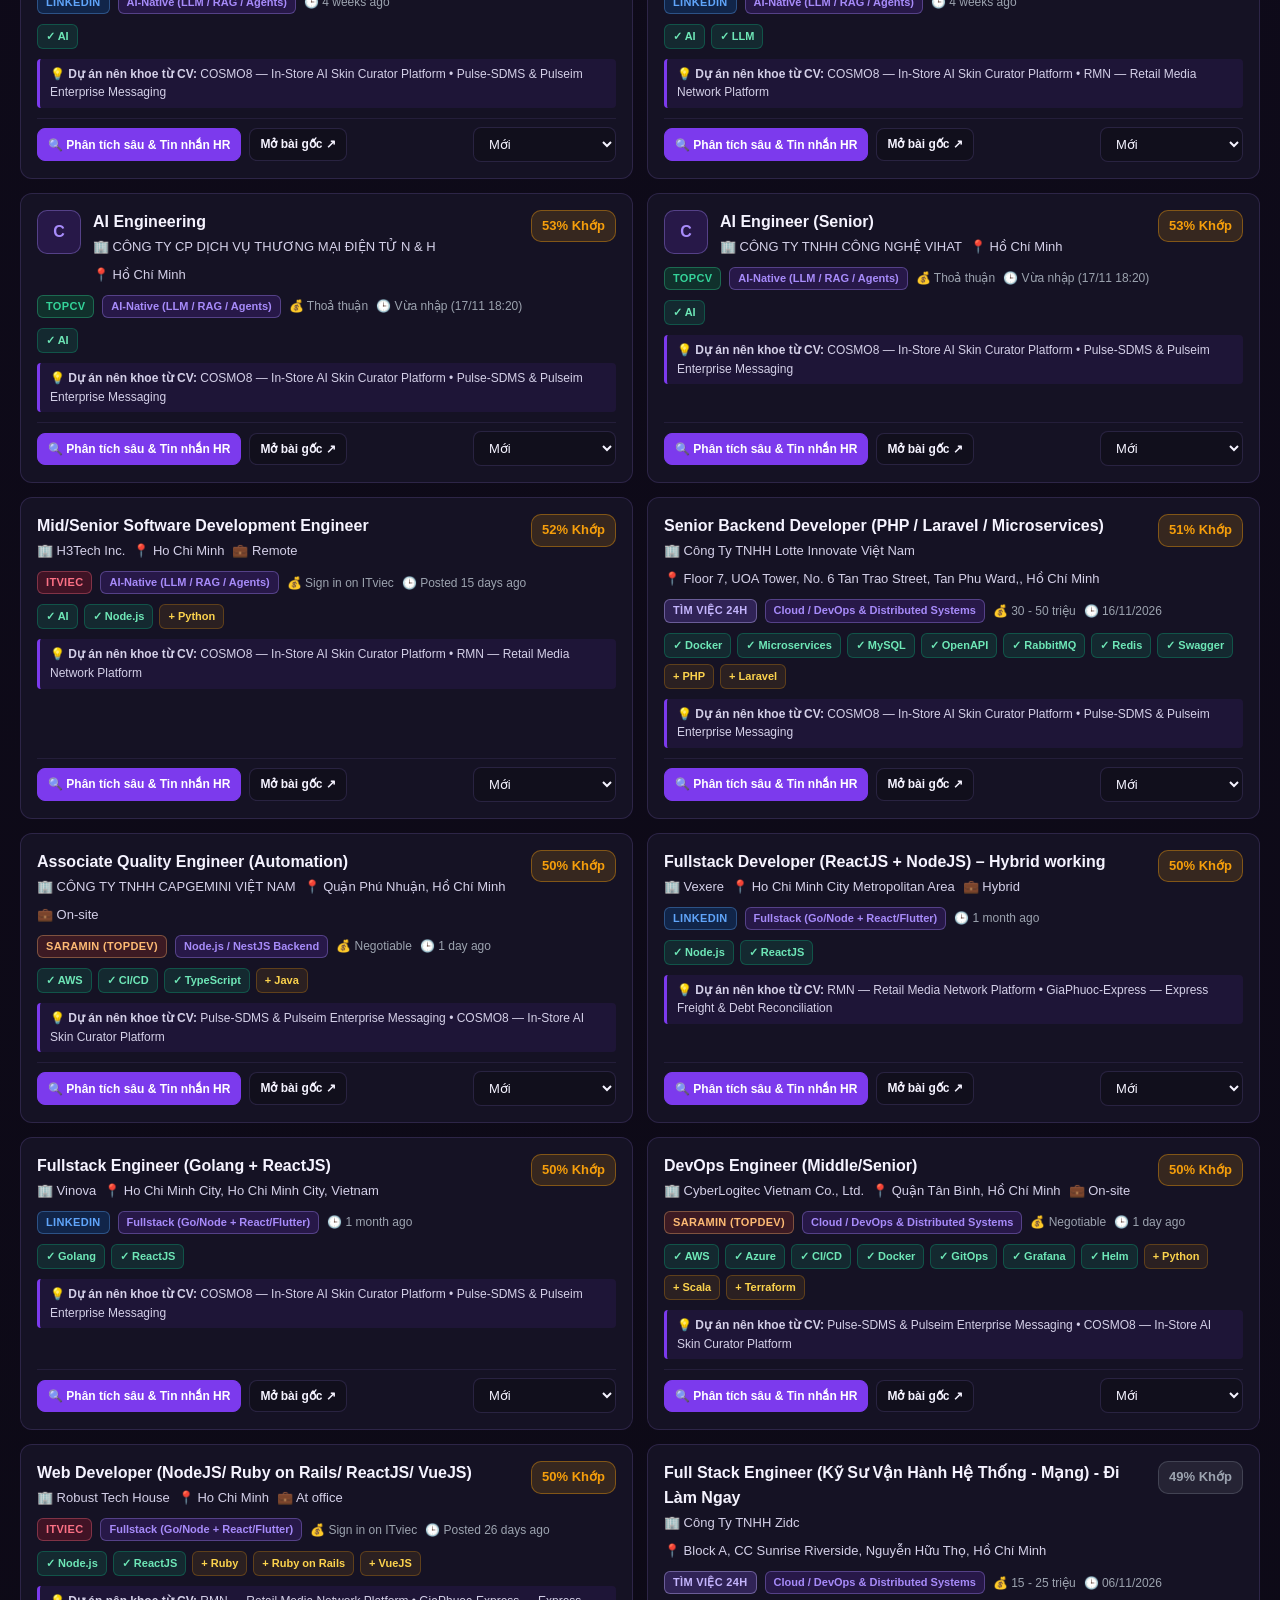
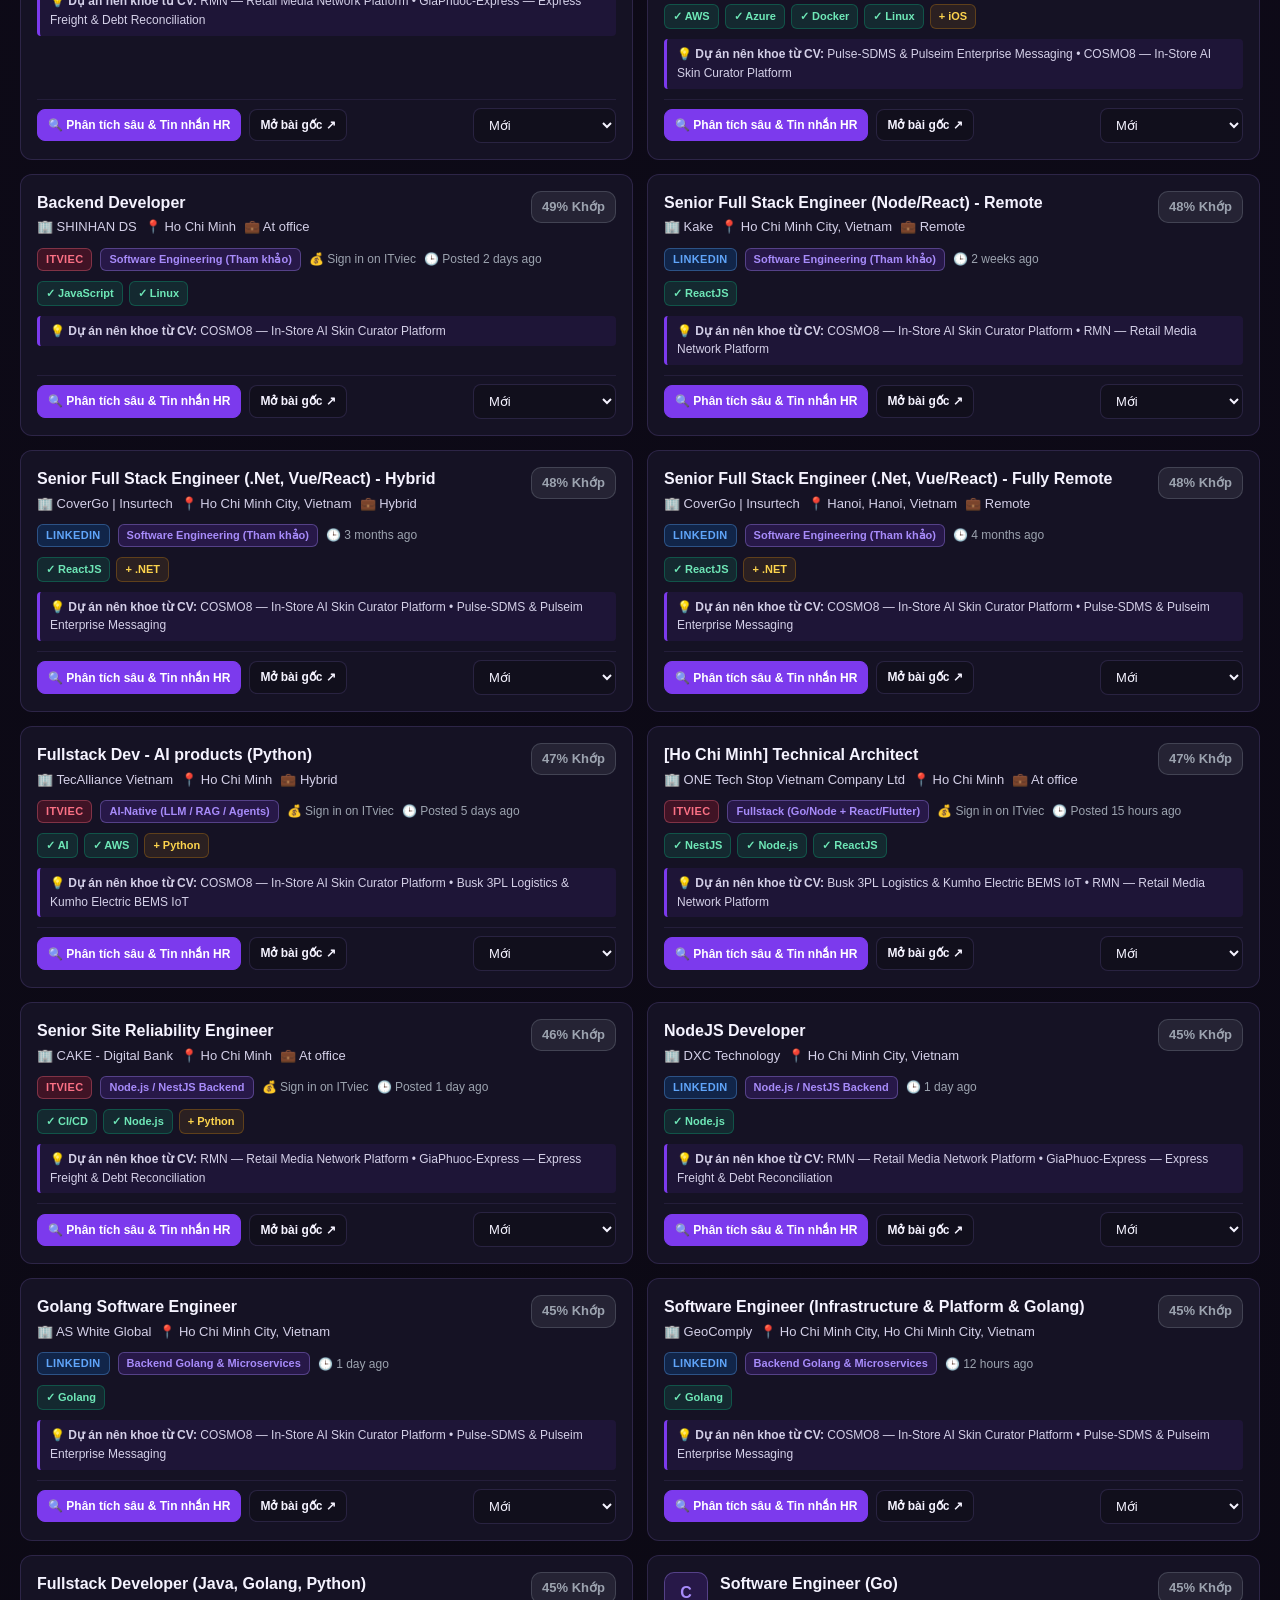
==== commit a37ae016: "feat(vieclam24h): add Tim Viec 24h (vieclam24h.vn) IT Software TP.HCM scraper and UI support" ====
--- a/index.html
+++ b/index.html
@@ -3,7 +3,7 @@
 <head>
   <meta charset="UTF-8" />
   <meta name="viewport" content="width=device-width, initial-scale=1.0" />
-  <title>Leo Job Radar — Săn Job IT & Chấm Điểm CV 7 Nền Tảng</title>
+  <title>Leo Job Radar — Săn Job IT & Chấm Điểm CV 8 Nền Tảng</title>
   <link rel="stylesheet" href="./styles.css" />
 </head>
 <body>
@@ -12,7 +12,7 @@
       <div class="brand">
         <div class="brand-logo" aria-hidden="true">⚡</div>
         <div>
-          <div class="brand-title">Leo Job Radar <span class="badge-live">7 Nền Tảng</span></div>
+          <div class="brand-title">Leo Job Radar <span class="badge-live">8 Nền Tảng</span></div>
           <div class="brand-sub" id="profileHeadline">Trương Tăng Quang (Leo) • Senior Backend &amp; Fullstack • AI-Native</div>
         </div>
       </div>
@@ -54,9 +54,9 @@
         <div class="kpi-meta">Ưu tiên rải CV ngay</div>
       </div>
       <div class="kpi-card">
-        <div class="kpi-label">Quét Live (LinkedIn • ITviec • Saramin)</div>
+        <div class="kpi-label">Quét Live (LI • ITviec • Saramin • 24h)</div>
         <div class="kpi-val" id="kpiAutoSources">0</div>
-        <div class="kpi-meta" id="kpiAutoBreakdown">LI: 0 • ITviec: 0 • Saramin: 0</div>
+        <div class="kpi-meta" id="kpiAutoBreakdown">LI: 0 • ITviec: 0 • Saramin: 0 • 24h: 0</div>
       </div>
       <div class="kpi-card">
         <div class="kpi-label">Pipeline Ứng Tuyển</div>
@@ -71,7 +71,7 @@
         🎯 Bảng Tin Job &amp; Chấm Điểm CV
       </button>
       <button type="button" class="tab-btn" data-tab="radar" role="tab" aria-selected="false">
-        🌐 Radar 7 Nền Tảng (Threads, FB, Zalo, TopCV...)
+        🌐 Radar 8 Nền Tảng (Threads, FB, Zalo, TopCV, 24h...)
       </button>
       <button type="button" class="tab-btn" data-tab="importer" role="tab" aria-selected="false">
         📥 Phân Tích JD / Tin Tuyển Dụng
@@ -89,6 +89,7 @@
           <button type="button" class="pill" data-platform="linkedin">LinkedIn <span class="pill-count" id="cnt-linkedin">0</span></button>
           <button type="button" class="pill" data-platform="itviec">ITviec <span class="pill-count" id="cnt-itviec">0</span></button>
           <button type="button" class="pill" data-platform="topdev">Saramin (TopDev) <span class="pill-count" id="cnt-topdev">0</span></button>
+          <button type="button" class="pill" data-platform="vieclam24h">Tìm Việc 24h <span class="pill-count" id="cnt-vieclam24h">0</span></button>
           <button type="button" class="pill" data-platform="topcv">TopCV <span class="pill-count" id="cnt-topcv">0</span></button>
           <button type="button" class="pill" data-platform="threads">Threads <span class="pill-count" id="cnt-threads">0</span></button>
           <button type="button" class="pill" data-platform="facebook">Facebook <span class="pill-count" id="cnt-facebook">0</span></button>
@@ -200,7 +201,7 @@
             Vì TopCV bật tường lửa Cloudflare (HTTP 403 với script ngoài trình duyệt), bạn dùng tài khoản TopCV đã đăng nhập trên Chrome theo 1 trong 2 cách sau (hệ thống tự lọc chỉ lấy <strong>TP.HCM &amp; Remote</strong>):
           </p>
           <ul class="sync-steps">
-            <li><strong>Cách 1 — Chrome Extension (Tự động hoàn toàn 100%):</strong> Mở <code>chrome://extensions</code> → bật <em>Developer mode</em> → bấm <em>Load unpacked</em> → chọn thư mục <code class="code-pill">/Users/truongtangquang/Documents/CV/job-radar-leo/chrome-extension</code>. Sau đó mở trang TopCV đã đăng nhập và bật nút <strong>Auto-reload 10p</strong> ở góc dưới màn hình.</li>
+            <li><strong>Cách 1 — Chrome Extension (Tự động đẩy về Domain GitHub Pages):</strong> Mở <code>chrome://extensions</code> → bật <em>Developer mode</em> → bấm <em>Load unpacked</em> → chọn thư mục <code class="code-pill">/Users/truongtangquang/Documents/CV/job-radar-leo/chrome-extension</code>. Mở trang TopCV đã đăng nhập rồi bấm nút <strong>Đồng bộ về GitHub</strong> (hoặc bật <strong>Auto-reload 10p</strong>).</li>
             <li><strong>Cách 2 — Bookmarklet 1-Click (Không cần cài Extension):</strong> Kéo nút tím bên dưới lên thanh dấu trang; khi xem bất kỳ trang tìm kiếm TopCV nào, bấm 1 cái là toàn bộ job trên trang sẽ tự đổ về đây.</li>
           </ul>
         </div>
@@ -261,6 +262,7 @@
                   <option value="linkedin">LinkedIn</option>
                   <option value="itviec">ITviec</option>
                   <option value="topdev">Saramin (TopDev)</option>
+                  <option value="vieclam24h">Tìm Việc 24h (vieclam24h.vn)</option>
                 </select>
               </div>
               <div class="form-group">
--- a/styles.css
+++ b/styles.css
@@ -617,6 +617,7 @@
 .plat-linkedin { background: rgba(10, 102, 194, 0.24); color: #60a5fa; border: 1px solid rgba(96, 165, 250, 0.35); }
 .plat-itviec { background: rgba(237, 27, 47, 0.2); color: #fb7185; border: 1px solid rgba(251, 113, 133, 0.35); }
 .plat-topdev { background: rgba(221, 63, 36, 0.2); color: #fdba74; border: 1px solid rgba(253, 186, 116, 0.35); }
+.plat-vieclam24h { background: rgba(139, 92, 246, 0.24); color: #c4b5fd; border: 1px solid rgba(196, 181, 253, 0.4); }
 .plat-topcv { background: rgba(0, 177, 79, 0.2); color: #34d399; border: 1px solid rgba(52, 211, 153, 0.35); }
 .plat-threads { background: rgba(255, 255, 255, 0.12); color: #f3f4f6; border: 1px solid rgba(255, 255, 255, 0.25); }
 .plat-facebook { background: rgba(24, 119, 242, 0.24); color: #93c5fd; border: 1px solid rgba(147, 197, 253, 0.35); }
